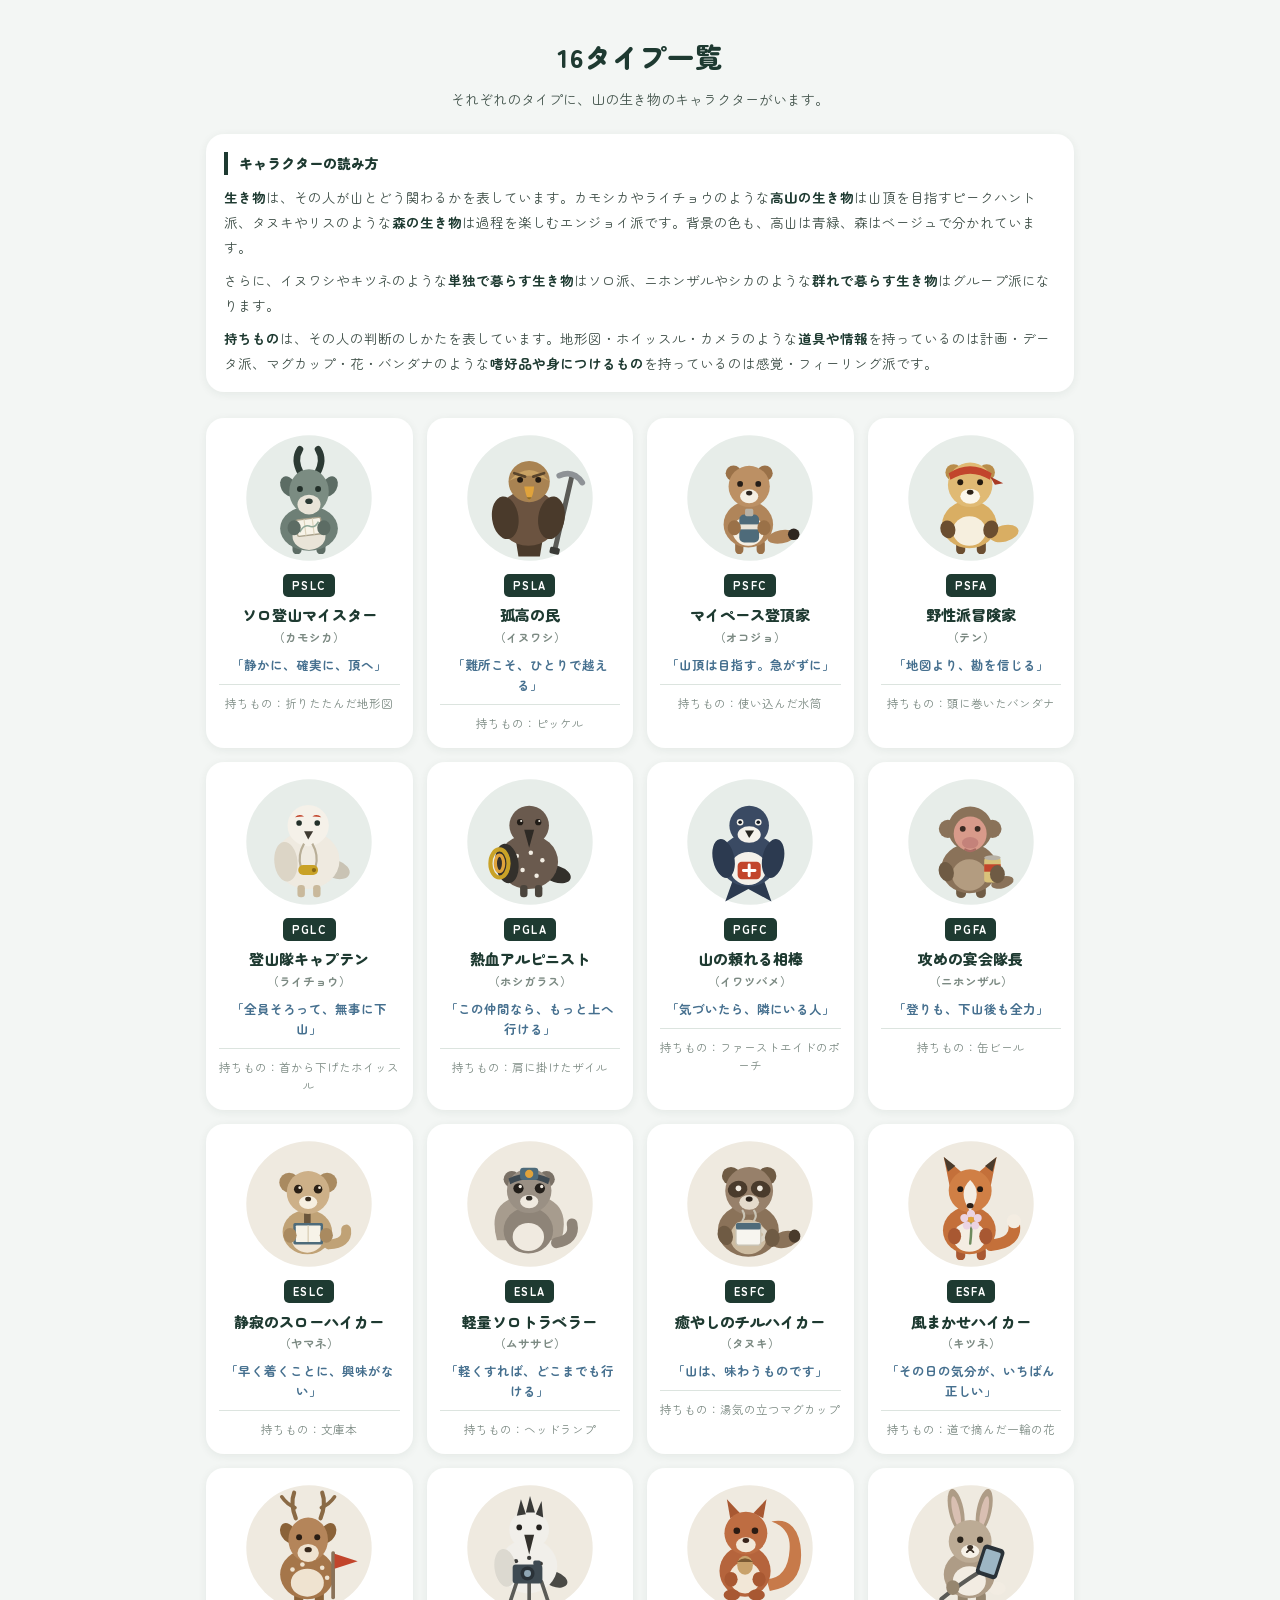
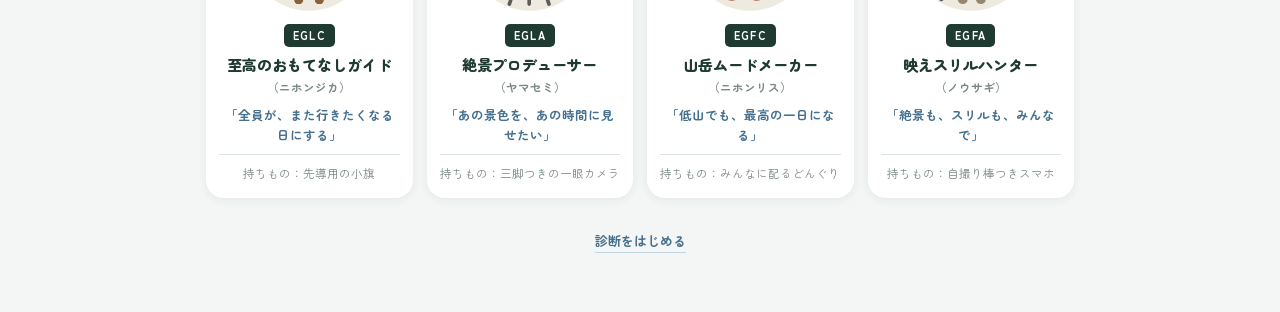
==== types.html @ 5ab1d6fd "Add files via upload" ====
<!DOCTYPE html>
<html lang="ja">
<head>
<meta charset="UTF-8">
<meta name="viewport" content="width=device-width, initial-scale=1.0, viewport-fit=cover">
<title>16タイプ一覧｜登山タイプ診断</title>
<meta name="description" content="登山タイプ診断の16タイプを、山の生き物のキャラクターと一緒に紹介します。">
<meta name="theme-color" content="#1E3A31">
<link rel="preconnect" href="https://fonts.googleapis.com">
<link rel="preconnect" href="https://fonts.gstatic.com" crossorigin>
<link href="https://fonts.googleapis.com/css2?family=Zen+Maru+Gothic:wght@400;500;700;900&display=swap" rel="stylesheet">
<link rel="stylesheet" href="style.css">
</head>
<body>

<div class="list-page">

  <header class="list-head">
    <h1>16タイプ一覧</h1>
    <p>それぞれのタイプに、山の生き物のキャラクターがいます。</p>
  </header>

  <section class="legend">
    <h2>キャラクターの読み方</h2>
    <p><b>生き物</b>は、その人が山とどう関わるかを表しています。カモシカやライチョウのような<b>高山の生き物</b>は山頂を目指すピークハント派、タヌキやリスのような<b>森の生き物</b>は過程を楽しむエンジョイ派です。背景の色も、高山は青緑、森はベージュで分かれています。</p>
    <p>さらに、イヌワシやキツネのような<b>単独で暮らす生き物</b>はソロ派、ニホンザルやシカのような<b>群れで暮らす生き物</b>はグループ派になります。</p>
    <p><b>持ちもの</b>は、その人の判断のしかたを表しています。地形図・ホイッスル・カメラのような<b>道具や情報</b>を持っているのは計画・データ派、マグカップ・花・バンダナのような<b>嗜好品や身につけるもの</b>を持っているのは感覚・フィーリング派です。</p>
  </section>

  <div class="type-grid" id="type-grid"><!-- JSが16枚を生成 --></div>

  <p class="list-foot hero-link"><a href="index.html">診断をはじめる</a></p>

</div>

<script src="data.js"></script>
<script src="characters.js"></script>
<script>
/* data.js の TYPES と characters.js の CHARACTERS を突き合わせて一覧を作る。
   タイプを増やしたときも、この2ファイルを直すだけで一覧に反映されます。 */
document.getElementById("type-grid").innerHTML = Object.keys(TYPES).map((code) => {
  const t = TYPES[code];
  const c = CHARACTERS[code] || { animal: "", item: "" };
  return `
    <article class="type-card">
      ${characterSVG(code)}
      <span class="tc-code">${code}</span>
      <h2 class="tc-name">${t.name}</h2>
      <p class="tc-animal">（${c.animal}）</p>
      <p class="tc-copy">「${t.copy}」</p>
      <p class="tc-item">持ちもの：${c.item}</p>
    </article>`;
}).join("");
</script>
</body>
</html>
---- style.css ----
/* =========================================================
   YAMA TYPE — 登山タイプ診断
   北欧×アウトドアのデザイントークン
   ========================================================= */
:root {
  --birch:   #F3F6F4;  /* 背景（淡いバーチグレー） */
  --paper:   #FFFFFF;  /* カード面 */
  --pine:    #1E3A31;  /* 深いパイン緑：主要テキスト・A側 */
  --fjord:   #46708F;  /* フィヨルド青：B側 */
  --sun:     #E0A33B;  /* 太陽オーカー：アクセント */
  --stone:   #7C8A83;  /* 補助テキスト */
  --line:    #DCE4DF;  /* 罫線 */

  --radius-card: 18px;
  --radius-btn: 999px;
  --shadow-card: 0 2px 10px rgba(30, 58, 49, .07);
  --font: "Zen Maru Gothic", "Hiragino Maru Gothic ProN",
          "Hiragino Kaku Gothic ProN", "Yu Gothic", sans-serif;
}

* { box-sizing: border-box; margin: 0; padding: 0; }

html { -webkit-text-size-adjust: 100%; }

body {
  font-family: var(--font);
  overflow-x: clip;
  background: var(--birch);
  color: var(--pine);
  line-height: 1.7;
  min-height: 100dvh;
}

.app {
  max-width: 480px;
  margin: 0 auto;
  min-height: 100dvh;
  position: relative;
}

/* ---------- 画面切り替え ---------- */
.screen {
  display: none;
  min-height: 100dvh;
  padding: max(20px, env(safe-area-inset-top)) 20px max(28px, env(safe-area-inset-bottom));
  flex-direction: column;
}
.screen.is-active { display: flex; animation: screenIn .45s ease both; }

@keyframes screenIn {
  from { opacity: 0; transform: translateX(28px); }
  to   { opacity: 1; transform: translateX(0); }
}
@media (prefers-reduced-motion: reduce) {
  .screen.is-active, .quiz-page { animation: none !important; }
}

/* ---------- ボタン ---------- */
.btn {
  font-family: inherit;
  font-size: 16px;
  font-weight: 700;
  border: none;
  border-radius: var(--radius-btn);
  padding: 15px 34px;
  cursor: pointer;
  transition: transform .12s ease, opacity .12s ease;
  -webkit-tap-highlight-color: transparent;
}
.btn:active { transform: scale(.97); }
.btn:focus-visible { outline: 3px solid var(--sun); outline-offset: 2px; }

.btn-primary { background: var(--pine); color: #fff; }
.btn-primary:disabled { opacity: .35; cursor: default; }
.btn-ghost {
  background: transparent;
  color: var(--stone);
  border: 1.5px solid var(--line);
}
.btn-share {
  display: inline-flex;
  align-items: center;
  gap: 8px;
  background: var(--pine);
  color: #fff;
  text-decoration: none;
  justify-content: center;
}

/* =========================================================
   スタート画面
   ========================================================= */
.hero {
  margin: auto 0;
  text-align: center;
  padding: 24px 0;
}
.hero-stage {
  position: relative;
  width: 100%;
  aspect-ratio: 320 / 168;
  margin: 0 auto 14px;
}
.hero-mountains {
  position: absolute;
  inset: 0;
  width: 100%;
  height: 100%;
}
.cast { position: absolute; inset: 0; }
.cast-item {
  position: absolute;
  display: block;
  filter: drop-shadow(0 2px 3px rgba(30, 58, 49, .12));
}
.cast-item svg { display: block; width: 100%; height: auto; }
.hero-mountains .mt.back  { fill: none; stroke: var(--fjord); stroke-width: 3; stroke-linejoin: round; opacity: .55; }
.hero-mountains .mt.front { fill: none; stroke: var(--pine);  stroke-width: 3.5; stroke-linejoin: round; }
.hero-mountains .sun  { fill: var(--sun); }
.hero-mountains .snow { fill: var(--pine); opacity: .9; }

.hero-eyebrow {
  font-size: 13px;
  font-weight: 700;
  letter-spacing: .28em;
  color: var(--fjord);
  margin-bottom: 4px;
}
.hero-title {
  font-size: 34px;
  font-weight: 900;
  letter-spacing: .04em;
  margin-bottom: 16px;
}
.hero-lead {
  font-size: 14.5px;
  color: #45564e;
  margin-bottom: 30px;
}
.hero-lead strong { color: var(--pine); }
.hero-note {
  margin-top: 14px;
  font-size: 12.5px;
  color: var(--stone);
}

/* =========================================================
   質問画面
   ========================================================= */
.quiz-header {
  position: sticky;
  top: 0;
  z-index: 5;
  margin: 0 -20px;
  padding: 6px 20px 8px;
  background: var(--birch);
  box-shadow: 0 6px 12px -8px rgba(30, 58, 49, .22);
}

/* ---------- 登山道プログレス ---------- */
.climb-svg {
  display: block;
  width: 100%;
  height: auto;
}
.climb-route,
.climb-done {
  fill: none;
  stroke-width: 3.5;
  stroke-linecap: round;
  stroke-linejoin: round;
}
.climb-route { stroke: var(--line); }
.climb-done {
  stroke: var(--pine);
  stroke-dashoffset: 9999;
  transition: stroke-dashoffset .45s ease;
}

.climb-start {
  fill: var(--paper);
  stroke: #7FA08F;
  stroke-width: 2.2;
}
.climb-marker {
  fill: var(--pine);
  transition: cx .45s ease, cy .45s ease;
}

/* 道標 */
.sign .pole {
  stroke: var(--line);
  stroke-width: 1.6;
  stroke-linecap: round;
  transition: stroke .4s ease;
}
.sign .board {
  fill: var(--paper);
  stroke: var(--line);
  stroke-width: 1.4;
  transition: fill .4s ease, stroke .4s ease;
}
.sign .board-text {
  fill: var(--stone);
  font-family: var(--font);
  font-size: 7.4px;
  font-weight: 700;
  text-anchor: middle;
  transition: fill .4s ease;
}
.sign.passed .pole { stroke: var(--pine); }
.sign.passed .board { fill: var(--pine); stroke: var(--pine); }
.sign.passed .board-text { fill: #fff; }

#sign-peak.passed .board { fill: var(--sun); stroke: var(--sun); }
#sign-peak.passed .board-text { fill: var(--pine); }
#sign-peak.passed .pole { stroke: var(--sun); }

.climb-count {
  fill: var(--stone);
  font-family: var(--font);
  font-size: 8.6px;
  font-weight: 500;
  text-anchor: end;
}
.climb-count #progress-count { fill: var(--pine); font-weight: 700; font-size: 10.5px; }

.quiz-viewport { flex: 1; }
.quiz-page.page-in  { animation: screenIn .4s ease both; }

/* --- 質問カード --- */
.q-card {
  background: var(--paper);
  border-radius: var(--radius-card);
  box-shadow: var(--shadow-card);
  padding: 22px 20px 24px;
  margin-bottom: 16px;
  border: 2px solid transparent;
  transition: border-color .25s ease;
}
.q-card.is-answered { border-color: transparent; }
.q-card.needs-answer { border-color: var(--sun); }

.q-num {
  display: inline-block;
  font-size: 12px;
  font-weight: 700;
  color: var(--fjord);
  background: #EAF1F6;
  border-radius: 999px;
  padding: 2px 12px;
  margin-bottom: 10px;
}
.q-text {
  font-size: 16px;
  font-weight: 700;
  margin-bottom: 16px;
}

.opt-label {
  font-size: 13.5px;
  line-height: 1.6;
  padding: 10px 12px;
  border-radius: 12px;
}
.opt-a { background: #EDF3EF; color: var(--pine); margin-bottom: 7px; }
.opt-b { background: #EAF1F6; color: #2E4B60; }

/* --- 目盛り（A / B の対応を示す） --- */
.scale { margin-top: 17px; }

.scale-notes {
  display: flex;
  justify-content: space-between;
  padding: 0 8px;
  margin-top: 8px;
  font-size: 11.5px;
  font-weight: 500;
  color: var(--stone);
}

/* --- 6段階ドット --- */
.dots {
  display: flex;
  align-items: center;
  justify-content: space-between;
  padding: 0 6px;
}
.dot {
  appearance: none;
  -webkit-appearance: none;
  border-radius: 50%;
  border: 2.5px solid var(--stone);
  background: var(--paper);
  cursor: pointer;
  flex-shrink: 0;
  transition: transform .15s ease, background .15s ease, border-color .15s ease;
  -webkit-tap-highlight-color: transparent;
}
.dot:focus-visible { outline: 3px solid var(--sun); outline-offset: 2px; }

/* 端ほど大きく（強い同意） */
.dot[data-v="0"], .dot[data-v="5"] { width: 40px; height: 40px; }
.dot[data-v="1"], .dot[data-v="4"] { width: 32px; height: 32px; }
.dot[data-v="2"], .dot[data-v="3"] { width: 25px; height: 25px; }

/* A側=パイン緑、B側=フィヨルド青 */
.dot[data-v="0"], .dot[data-v="1"], .dot[data-v="2"] { border-color: #7FA08F; }
.dot[data-v="3"], .dot[data-v="4"], .dot[data-v="5"] { border-color: #8FAFC4; }

.dot.selected { transform: scale(1.12); }
.dot[data-v="0"].selected, .dot[data-v="1"].selected, .dot[data-v="2"].selected {
  background: var(--pine); border-color: var(--pine);
}
.dot[data-v="3"].selected, .dot[data-v="4"].selected, .dot[data-v="5"].selected {
  background: var(--fjord); border-color: var(--fjord);
}

.quiz-footer {
  display: flex;
  gap: 12px;
  padding-top: 8px;
}
.quiz-footer .btn { flex: 1; padding-left: 0; padding-right: 0; }

/* =========================================================
   結果画面
   ========================================================= */
.result {
  margin: auto 0;
  text-align: center;
  padding: 28px 0;
}
.result-eyebrow {
  font-size: 14px;
  font-weight: 700;
  color: var(--stone);
  margin-bottom: 14px;
}
.result-code {
  display: inline-block;
  background: var(--pine);
  color: #fff;
  font-size: 33px;
  font-weight: 900;
  letter-spacing: .2em;
  line-height: 1.25;
  padding: 11px 16px 11px 24px;
  border-radius: 14px;
  margin-bottom: 16px;
  box-shadow: var(--shadow-card);
}

.result-name {
  font-size: 25px;
  font-weight: 900;
  margin-bottom: 10px;
}
.result-desc {
  font-size: 14.5px;
  color: #45564e;
  margin-bottom: 28px;
  padding: 0 8px;
}

/* --- 4軸バー --- */
.axes {
  background: var(--paper);
  margin-top: 14px;
  border-radius: var(--radius-card);
  box-shadow: var(--shadow-card);
  padding: 20px 18px;
  margin-bottom: 28px;
  text-align: left;
}
.axis { margin-bottom: 18px; }
.axis:last-child { margin-bottom: 0; }
.axis-labels {
  display: flex;
  justify-content: space-between;
  font-size: 12.5px;
  font-weight: 700;
  margin-bottom: 5px;
}
.axis-labels .lose { color: var(--stone); font-weight: 500; }
.axis-track {
  height: 10px;
  border-radius: 999px;
  background: var(--line);
  overflow: hidden;
  display: flex;
}
.axis-bar {
  height: 100%;
  border-radius: 999px;
  transition: width .8s ease;
}
.axis-bar.side-a { background: var(--pine); }
.axis-bar.side-b { background: var(--fjord); margin-left: auto; }
.axis-pct { font-size: 12px; color: var(--stone); margin-top: 3px; }

.result-actions {
  display: flex;
  flex-direction: column;
  gap: 12px;
}

/* ---------- 小さい画面の微調整 ---------- */
@media (max-width: 360px) {
  .hero-title { font-size: 29px; }
  .result-code { font-size: 28px; padding: 10px 14px 10px 21px; }
}


/* ---------- 結果画面：キャッチコピー ---------- */
.result-copy {
  font-size: 16px;
  font-weight: 700;
  color: var(--fjord);
  margin-bottom: 26px;
  padding: 0 8px;
}

/* ---------- 結果画面：説明パネル ---------- */
.panel {
  background: var(--paper);
  border-radius: var(--radius-card);
  box-shadow: var(--shadow-card);
  padding: 18px 18px 20px;
  margin-bottom: 14px;
  text-align: left;
}
.panel-title {
  font-size: 14px;
  font-weight: 900;
  margin-bottom: 8px;
  padding-left: 11px;
  border-left: 4px solid var(--pine);
  line-height: 1.4;
}
.panel-body {
  font-size: 14px;
  line-height: 1.85;
  color: #3d4d46;
}
.panel-caution .panel-title { border-left-color: var(--sun); }

/* ---------- 結果画面：相性 ---------- */
.match { padding: 13px 0; border-bottom: 1px solid var(--line); }
.match:last-child { padding-bottom: 0; border-bottom: none; }
.match:first-child { padding-top: 4px; }
.match-label {
  font-size: 12px;
  font-weight: 700;
  color: var(--stone);
  margin-bottom: 5px;
}
.match-name {
  font-size: 15.5px;
  font-weight: 700;
  display: flex;
  align-items: center;
  gap: 9px;
  margin-bottom: 3px;
}
.match-code {
  font-size: 12px;
  font-weight: 900;
  letter-spacing: .06em;
  color: #fff;
  background: var(--fjord);
  border-radius: 6px;
  padding: 2px 8px;
  flex-shrink: 0;
}
.match-why { font-size: 12.5px; color: var(--stone); line-height: 1.7; }

/* 結果画面はカード群が続くので、余白を上下に確保 */
.result-actions { margin-top: 26px; }

/* ---------- 公開前の一時設定 ----------
   Xシェアボタンを非表示にしています。
   内容が固まって公開する準備ができたら、下の1行を削除してください。 */
#btn-share { display: none; }

/* =========================================================
   キャラクター
   ========================================================= */
.char { display: block; width: 100%; height: auto; }
.char-lg { width: 168px; margin: 0 auto; }
.char-sm { width: 62px; flex-shrink: 0; }

.result-char { margin: 2px 0 6px; }
.result-animal {
  font-size: 13.5px;
  font-weight: 700;
  color: var(--stone);
  margin-bottom: 12px;
}

/* 相性欄はキャラクターを左に並べる */
.match { display: flex; gap: 13px; align-items: flex-start; }
.match-body { flex: 1; }

/* スタート画面・結果画面から一覧へ */
.hero-link { margin-top: 16px; font-size: 13px; }
.hero-link a {
  color: var(--fjord);
  font-weight: 700;
  text-decoration: none;
  border-bottom: 1.5px solid #C3D5E0;
  padding-bottom: 2px;
}
.hero-link a:hover { border-bottom-color: var(--fjord); }
.hero-link a:focus-visible { outline: 3px solid var(--sun); outline-offset: 3px; }

/* =========================================================
   16タイプ一覧ページ（types.html）
   ========================================================= */
.list-page { max-width: 900px; margin: 0 auto; padding: 0 16px 60px; }

.list-head { padding: 34px 0 22px; text-align: center; }
.list-head h1 { font-size: 27px; font-weight: 900; letter-spacing: .03em; }
.list-head p { font-size: 14px; color: #45564e; margin-top: 8px; }

.legend {
  background: var(--paper);
  border-radius: var(--radius-card);
  box-shadow: var(--shadow-card);
  padding: 18px 18px 16px;
  margin-bottom: 26px;
  text-align: left;
}
.legend h2 {
  font-size: 14px;
  font-weight: 900;
  margin-bottom: 10px;
  padding-left: 11px;
  border-left: 4px solid var(--pine);
}
.legend p { font-size: 13.5px; line-height: 1.85; color: #3d4d46; }
.legend p + p { margin-top: 8px; }
.legend b { color: var(--pine); }

.type-grid {
  display: grid;
  grid-template-columns: repeat(auto-fill, minmax(196px, 1fr));
  gap: 14px;
}
.type-card {
  background: var(--paper);
  border-radius: var(--radius-card);
  box-shadow: var(--shadow-card);
  padding: 14px 13px 16px;
  text-align: center;
}
.type-card .char { width: 132px; margin: 0 auto 6px; }
.tc-code {
  display: inline-block;
  font-size: 11px;
  font-weight: 900;
  letter-spacing: .12em;
  color: #fff;
  background: var(--pine);
  border-radius: 5px;
  padding: 2px 9px;
}
.tc-name { font-size: 15px; font-weight: 900; margin-top: 7px; line-height: 1.45; }
.tc-animal { font-size: 11.5px; font-weight: 700; color: var(--stone); margin-top: 2px; }
.tc-copy { font-size: 12.5px; font-weight: 700; color: var(--fjord); margin-top: 7px; line-height: 1.6; }
.tc-item {
  font-size: 11.5px;
  color: var(--stone);
  margin-top: 9px;
  padding-top: 9px;
  border-top: 1px solid var(--line);
  line-height: 1.6;
}
.list-foot { text-align: center; margin-top: 32px; }
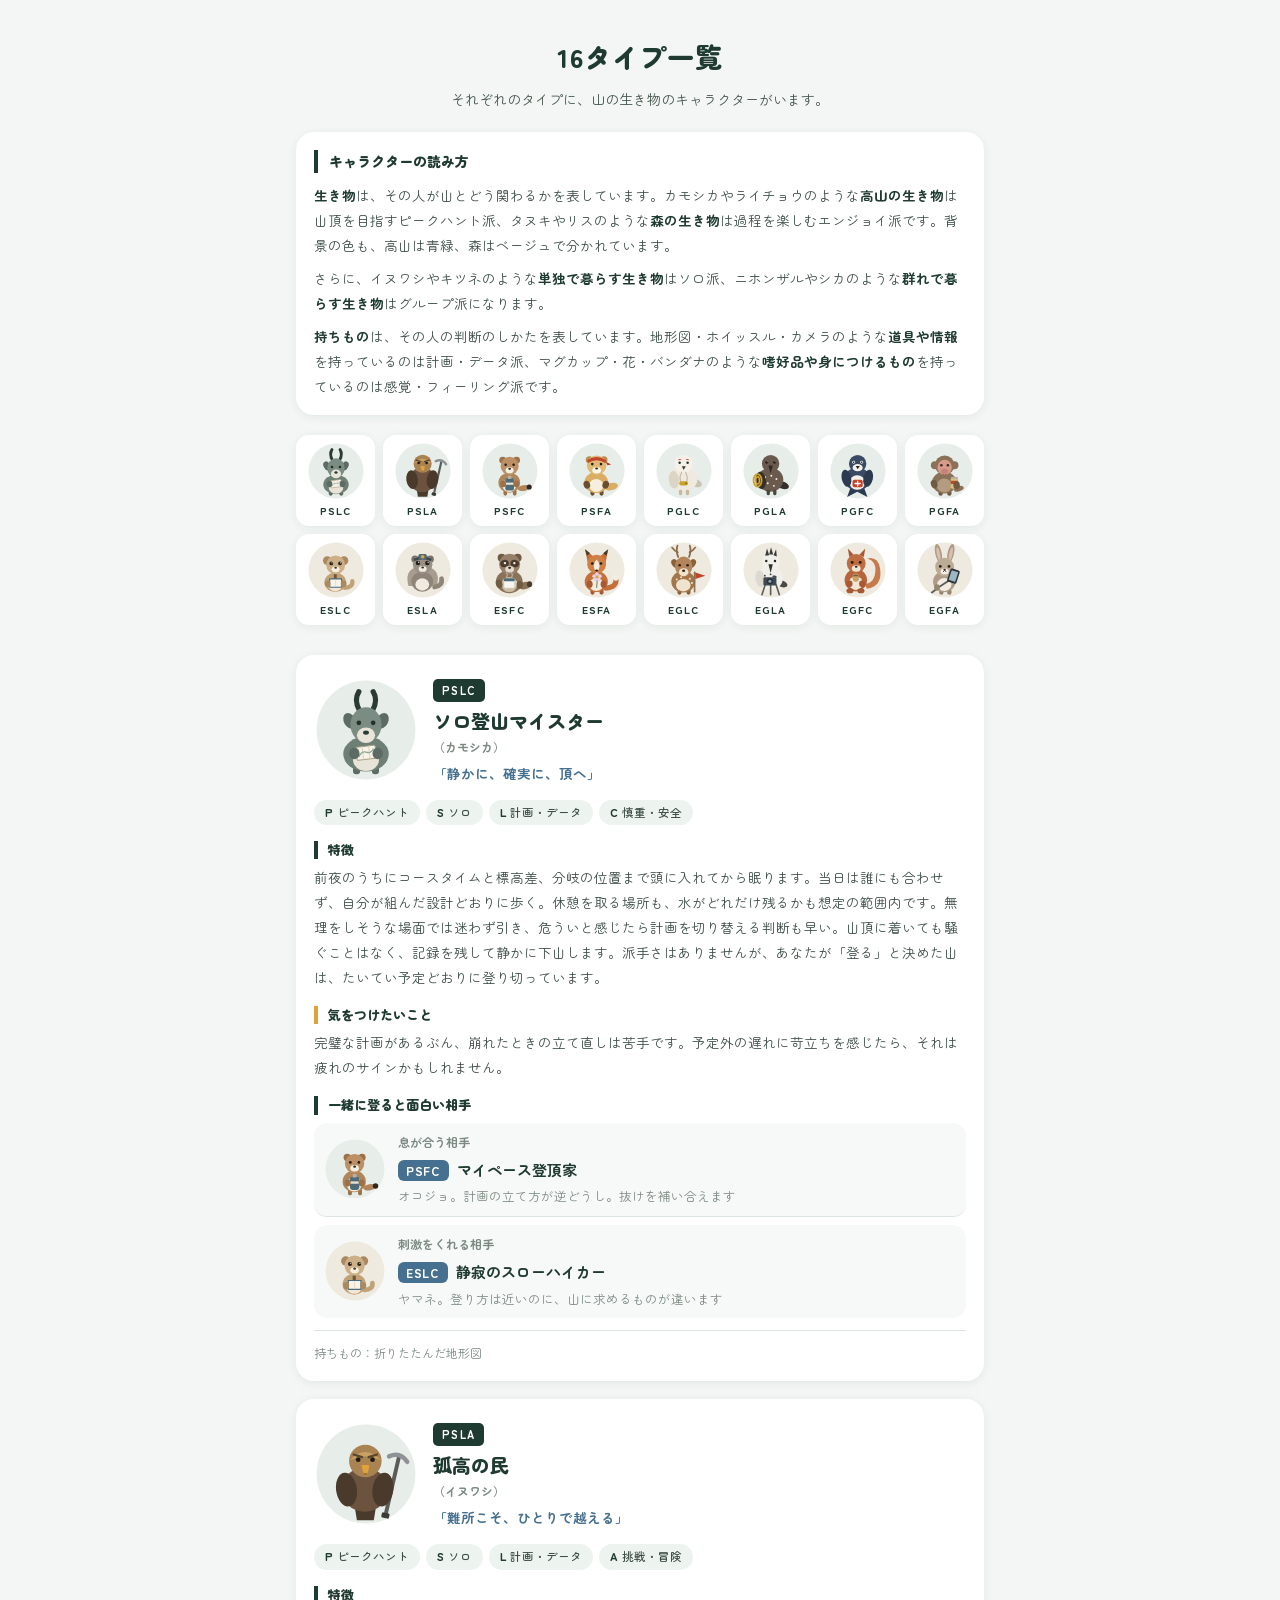
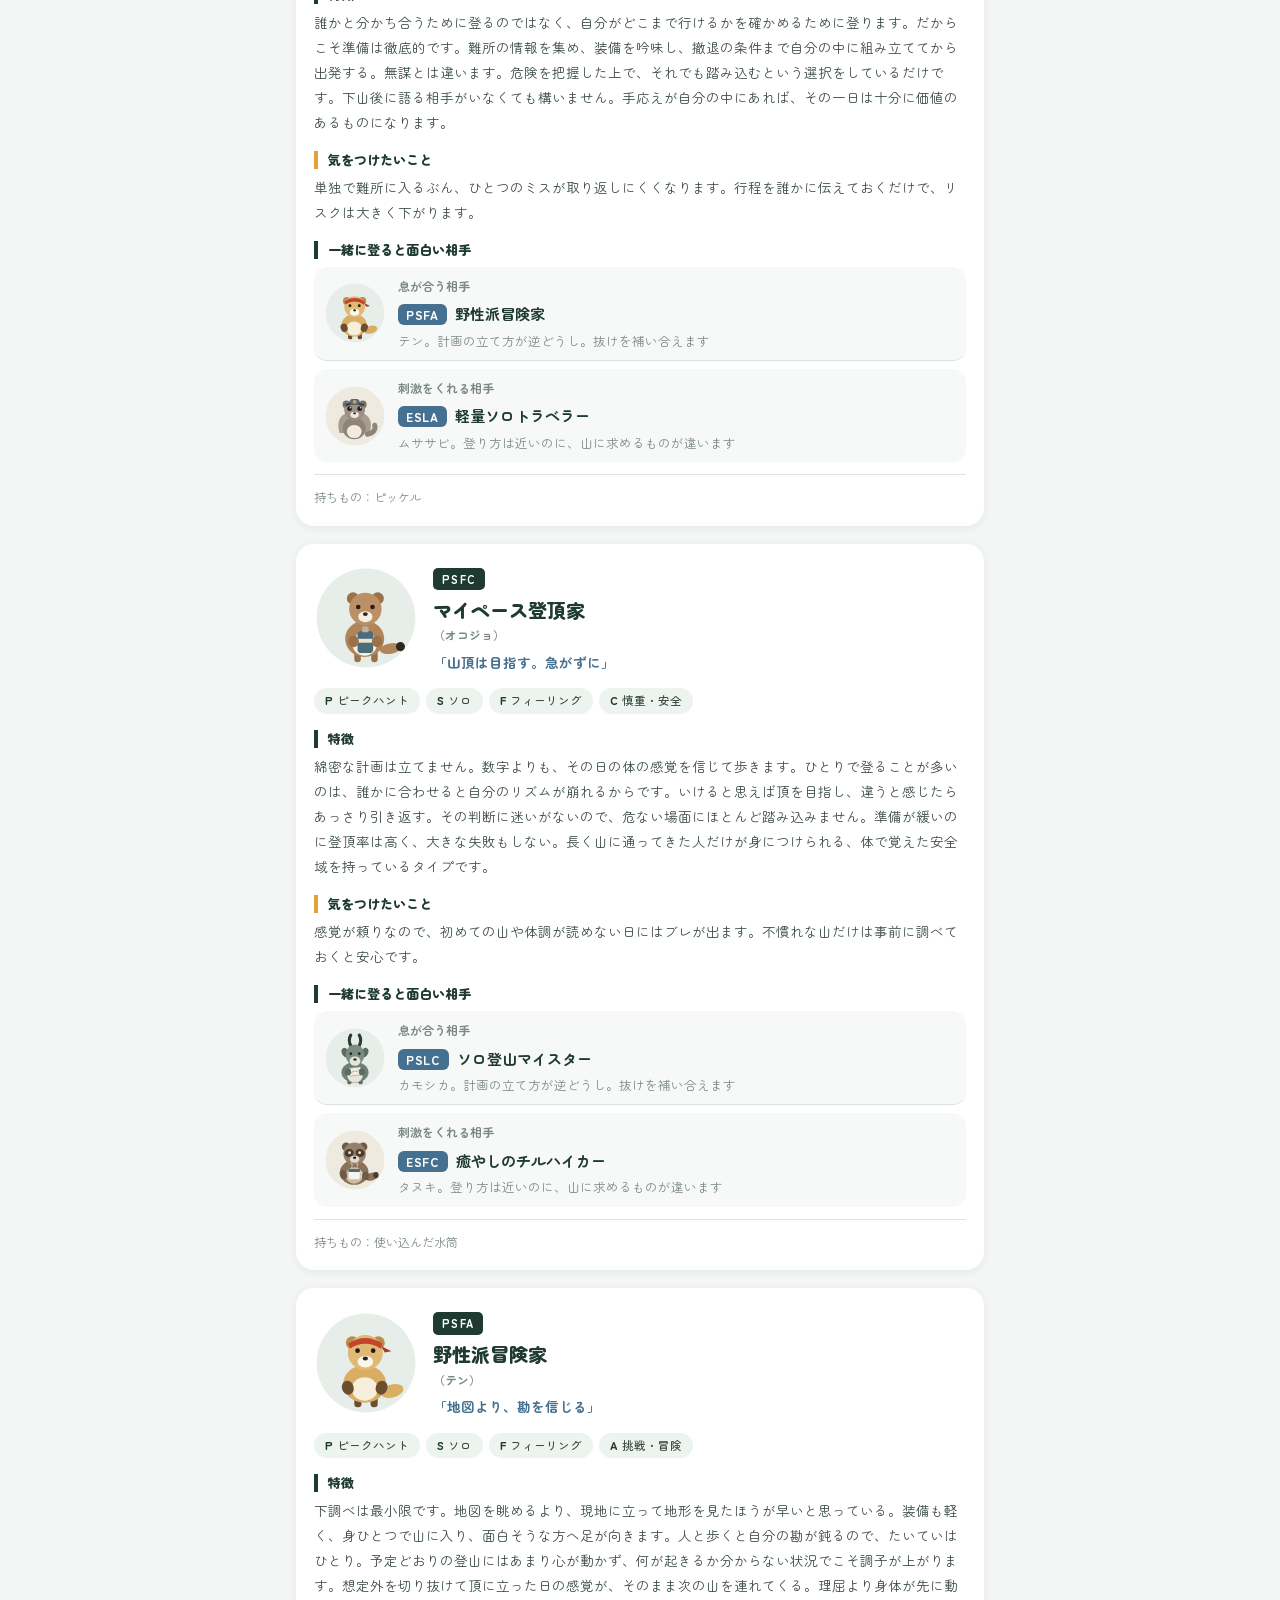
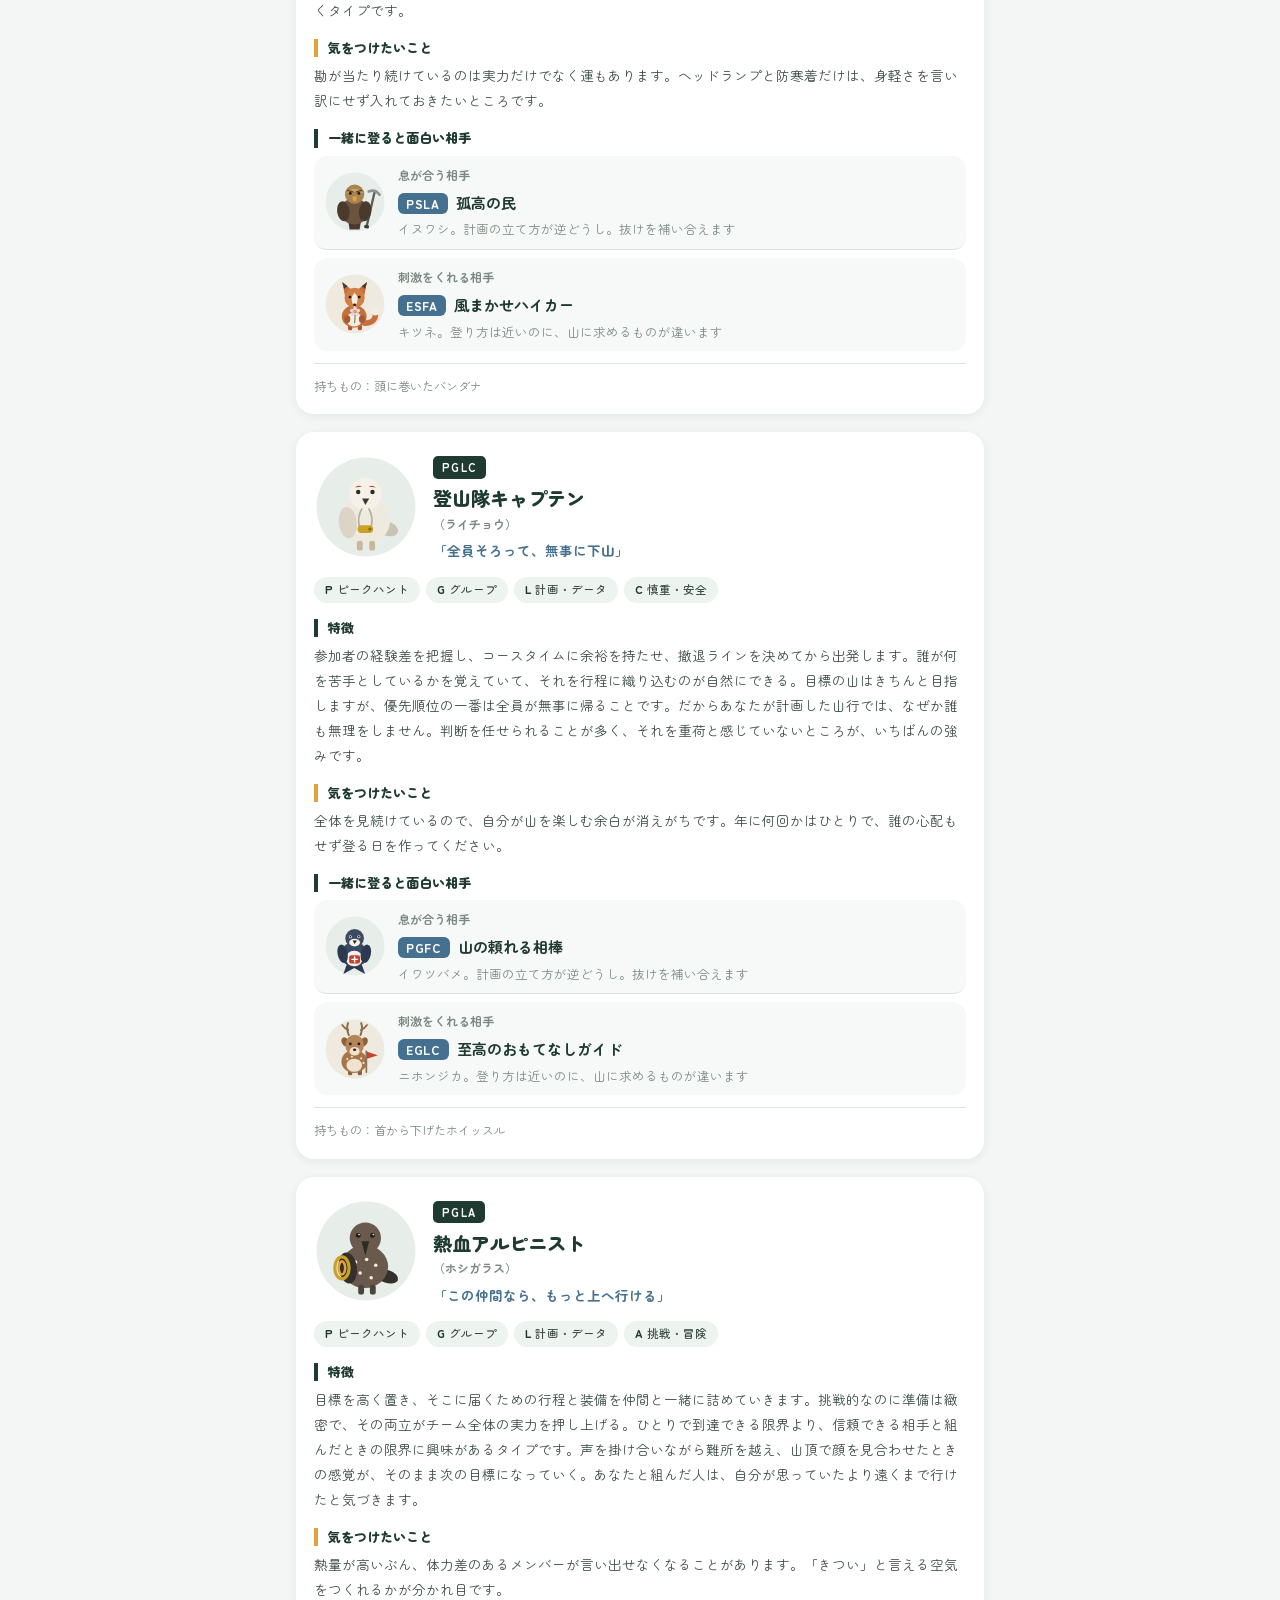
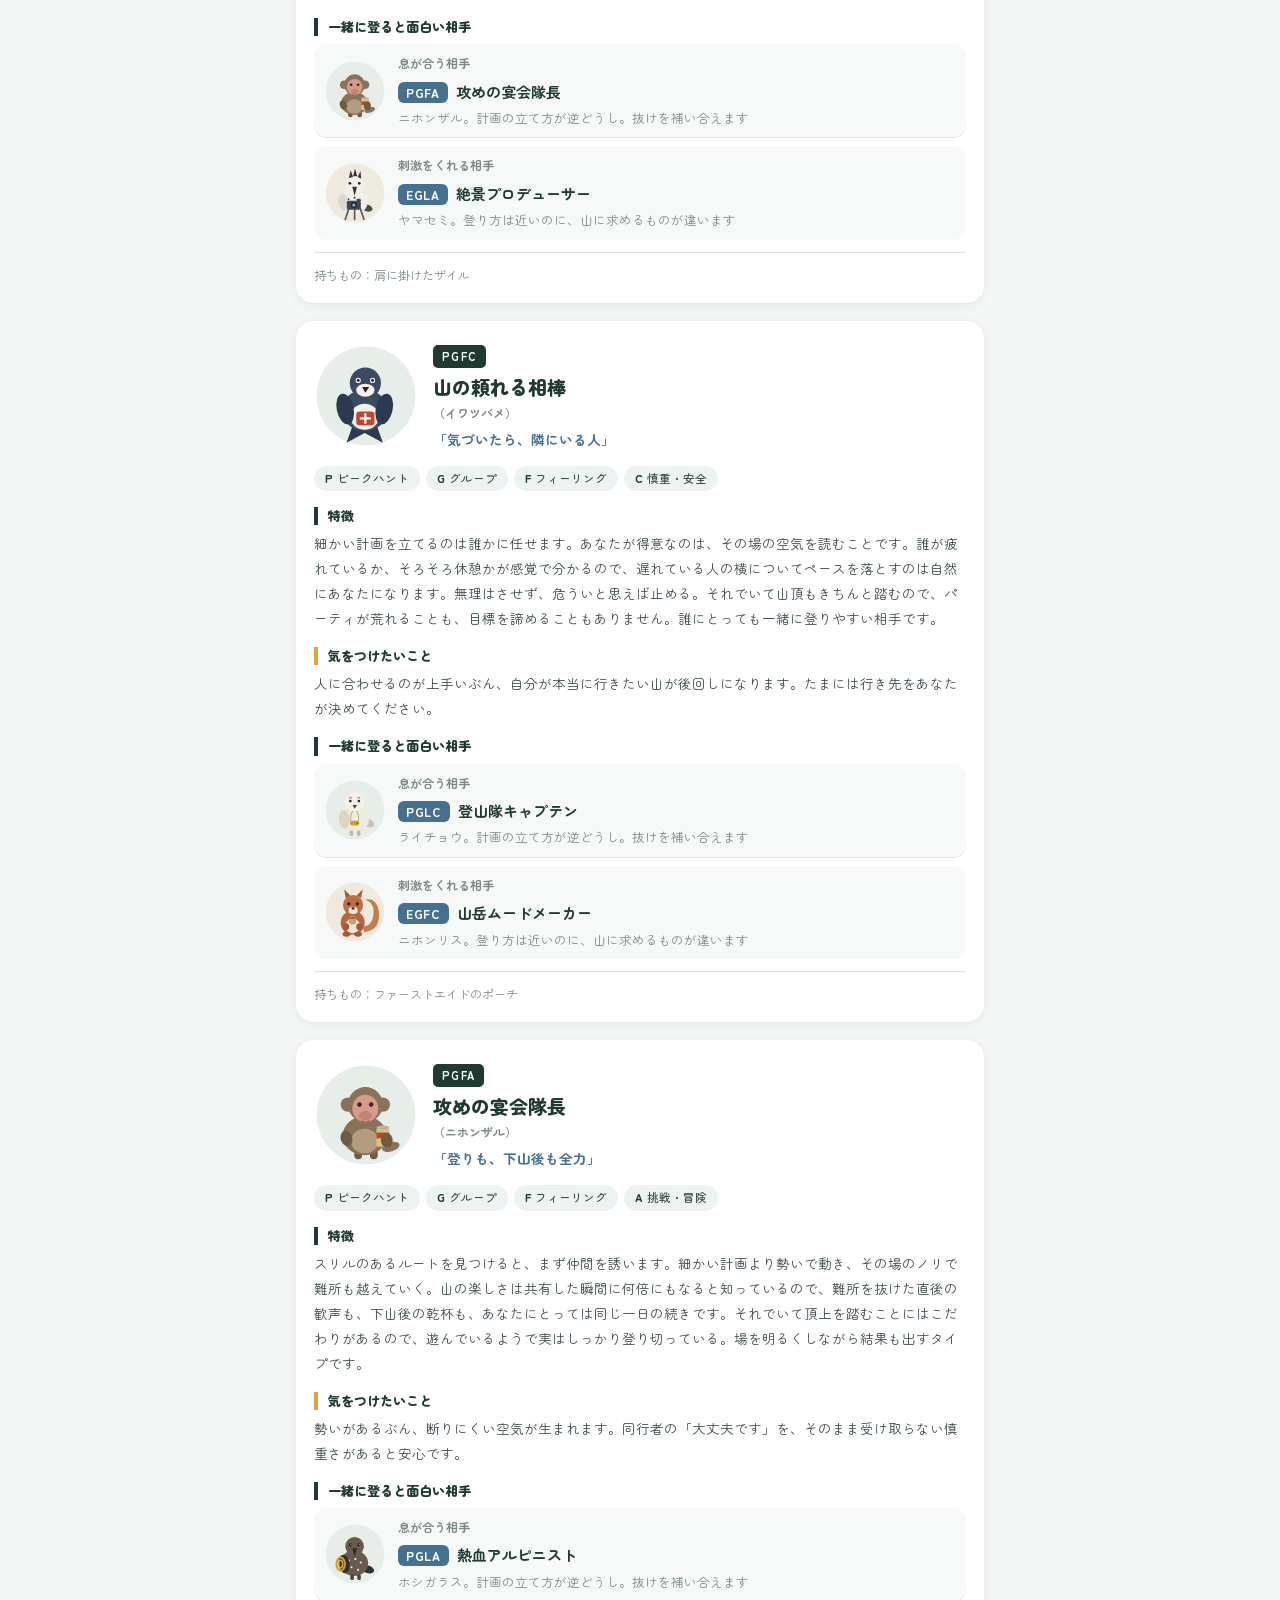
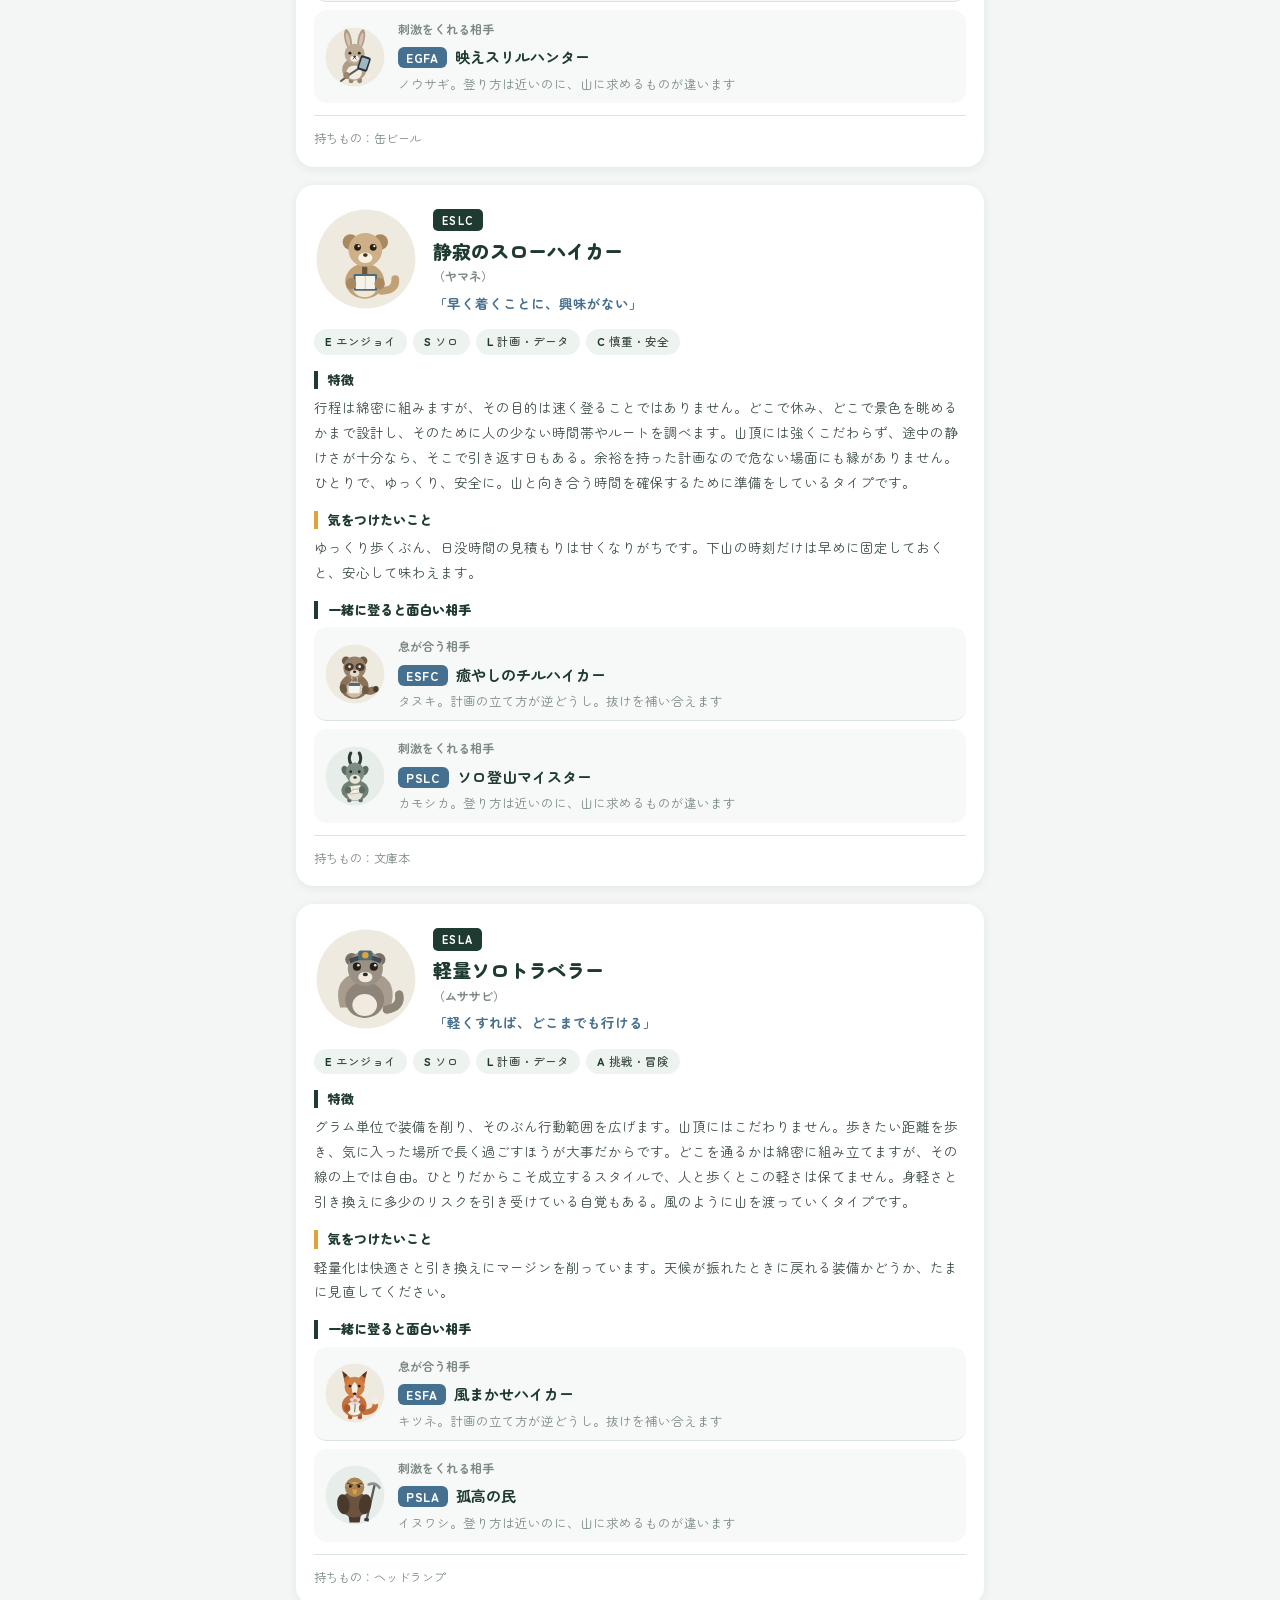
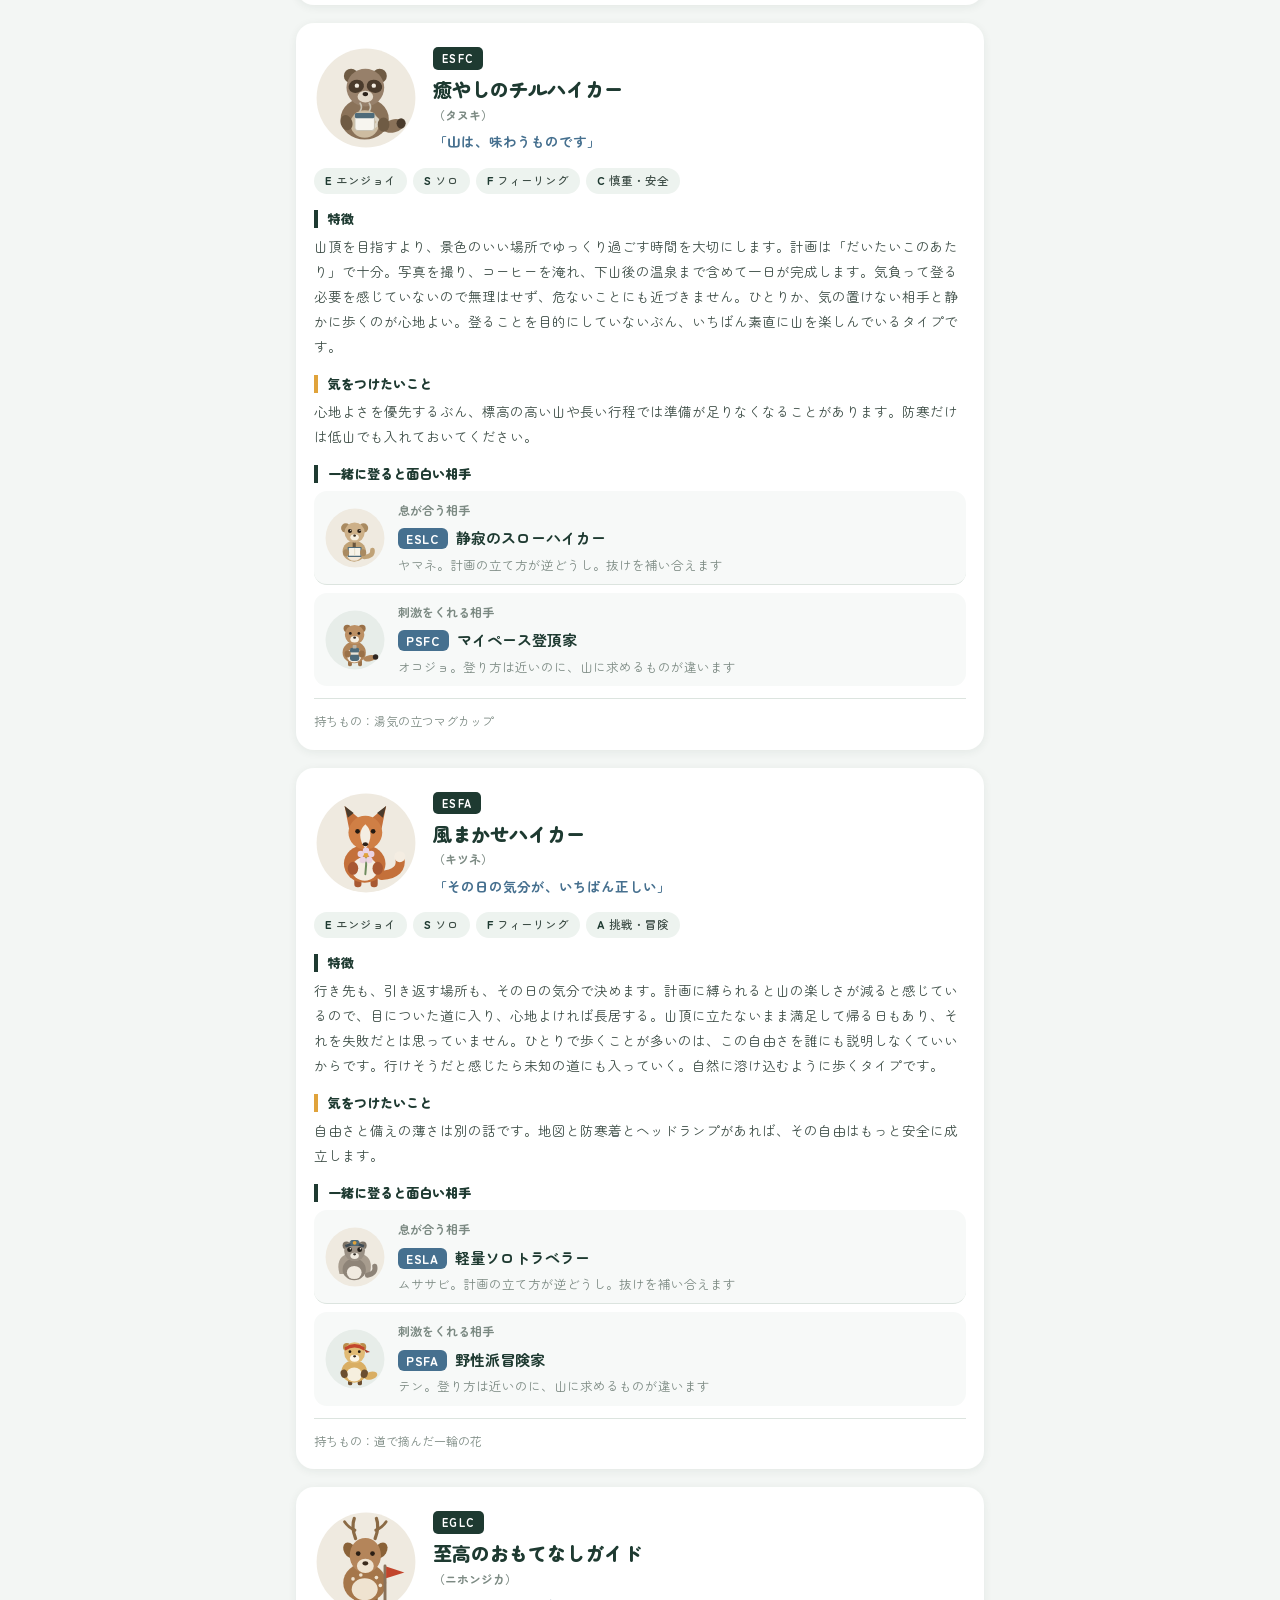
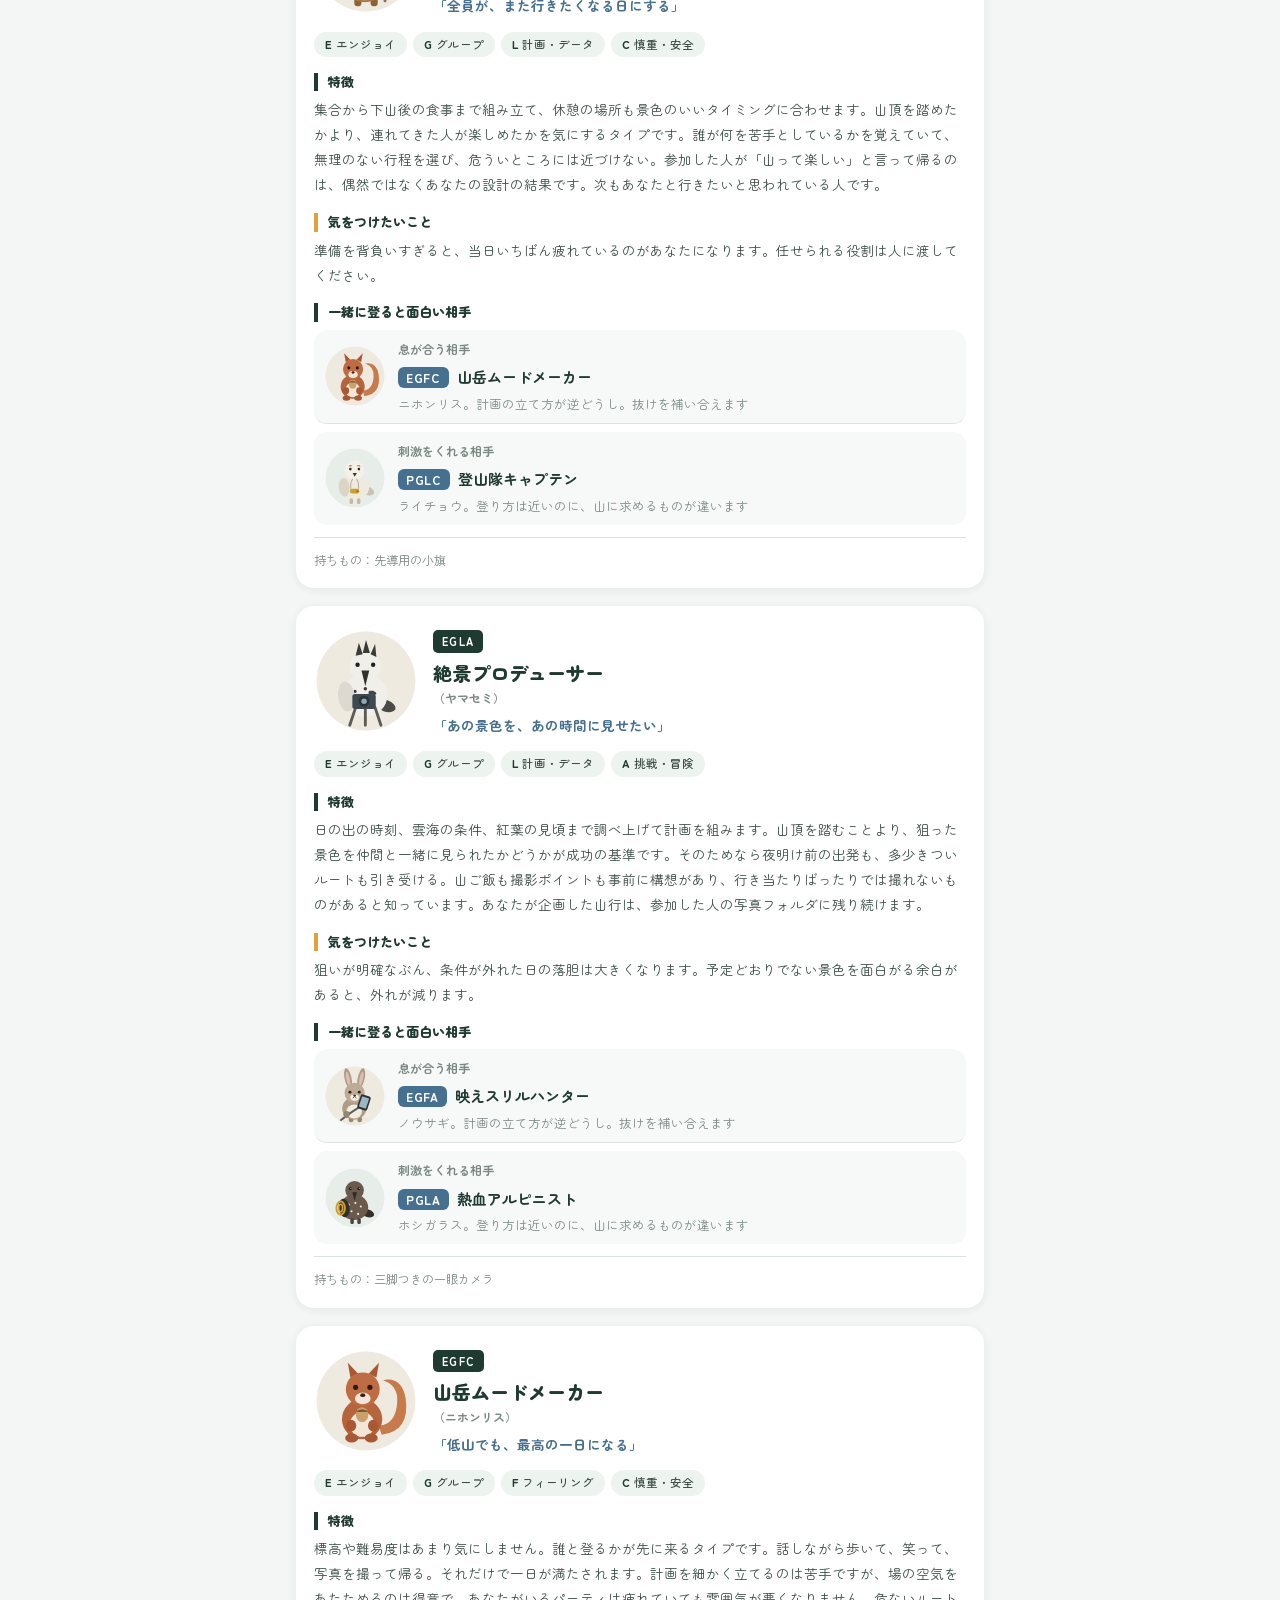
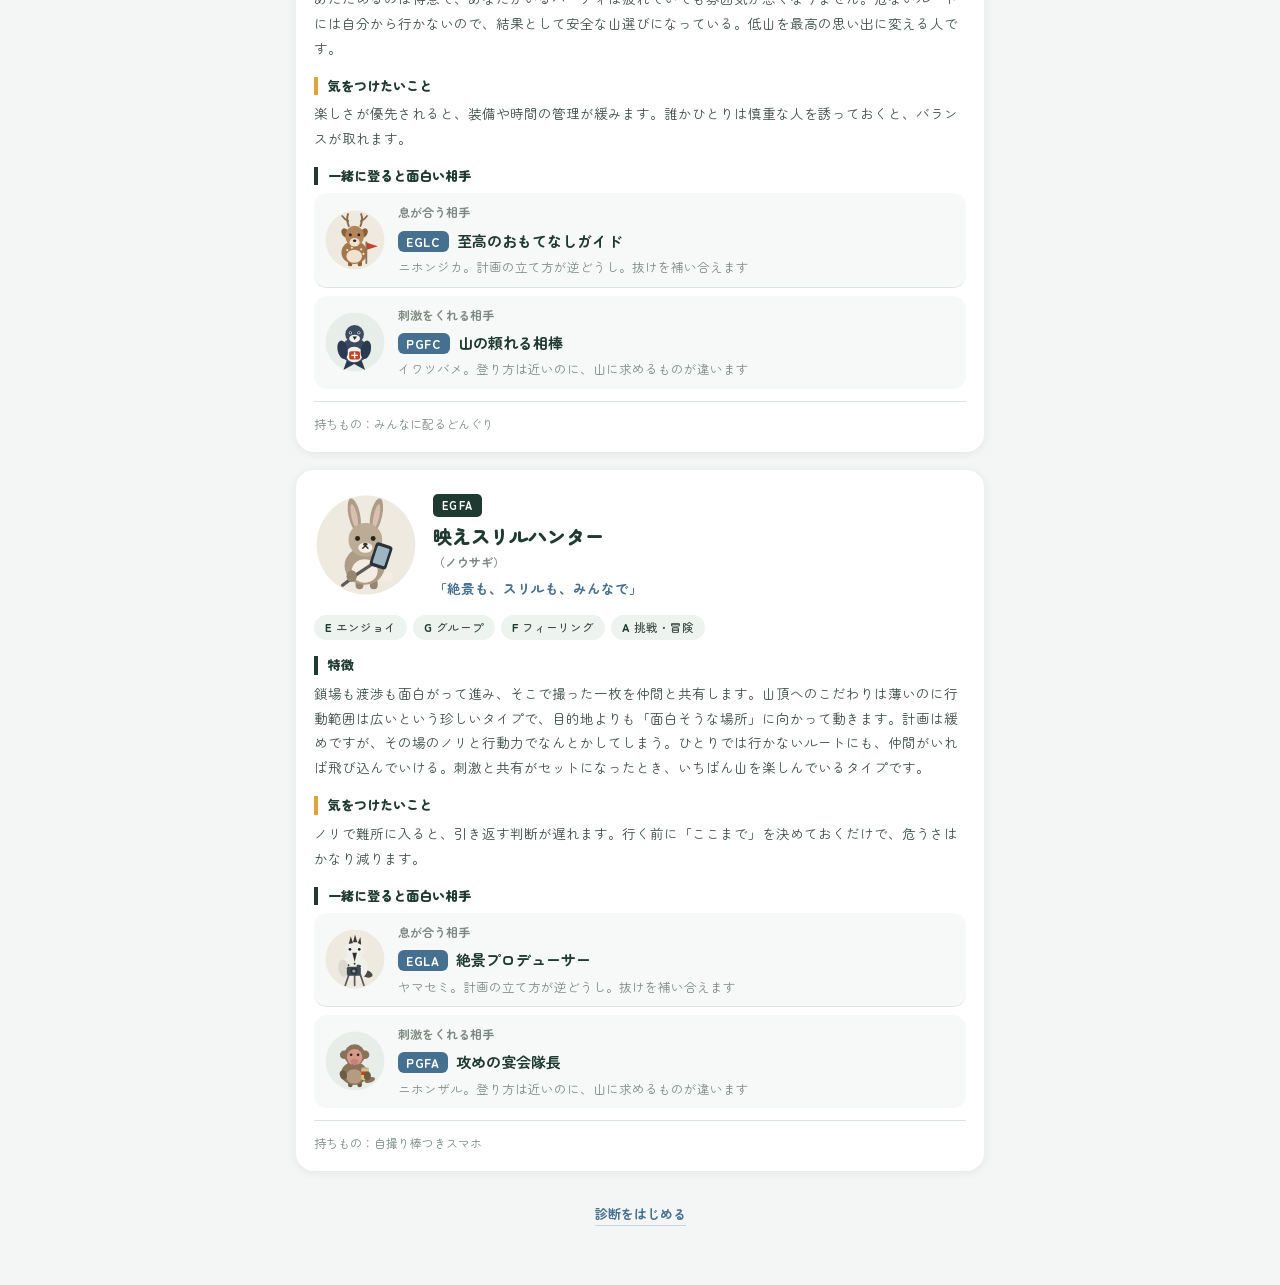
==== commit e3da3045: "Add files via upload" ====
--- a/types.html
+++ b/types.html
@@ -27,7 +27,9 @@
     <p><b>持ちもの</b>は、その人の判断のしかたを表しています。地形図・ホイッスル・カメラのような<b>道具や情報</b>を持っているのは計画・データ派、マグカップ・花・バンダナのような<b>嗜好品や身につけるもの</b>を持っているのは感覚・フィーリング派です。</p>
   </section>
 
-  <div class="type-grid" id="type-grid"><!-- JSが16枚を生成 --></div>
+  <nav class="type-nav" id="type-nav" aria-label="タイプの目次"><!-- JSが生成 --></nav>
+
+  <div class="type-list" id="type-list"><!-- JSが16タイプを生成 --></div>
 
   <p class="list-foot hero-link"><a href="index.html">診断をはじめる</a></p>
 
@@ -38,17 +40,76 @@
 <script>
 /* data.js の TYPES と characters.js の CHARACTERS を突き合わせて一覧を作る。
    タイプを増やしたときも、この2ファイルを直すだけで一覧に反映されます。 */
-document.getElementById("type-grid").innerHTML = Object.keys(TYPES).map((code) => {
+/* 相性のいいタイプ（結果画面と同じルール） */
+function flipAxis(code, axisIndex) {
+  const ax = AXES[axisIndex];
+  const chars = code.split("");
+  chars[axisIndex] = chars[axisIndex] === ax.a ? ax.b : ax.a;
+  return chars.join("");
+}
+function findMatches(code) {
+  return [
+    { label: "息が合う相手", code: flipAxis(code, 2), why: "計画の立て方が逆どうし。抜けを補い合えます" },
+    { label: "刺激をくれる相手", code: flipAxis(code, 0), why: "登り方は近いのに、山に求めるものが違います" },
+  ];
+}
+
+document.getElementById("type-nav").innerHTML = Object.keys(TYPES).map((code) =>
+  `<a href="#${code}">${characterSVG(code, "char nav-char")}<span>${code}</span></a>`
+).join("");
+
+document.getElementById("type-list").innerHTML = Object.keys(TYPES).map((code) => {
   const t = TYPES[code];
   const c = CHARACTERS[code] || { animal: "", item: "" };
+  const axisText = code.split("").map((ch, i) => {
+    const ax = AXES[i];
+    return `<span class="ax"><b>${ch}</b>${ch === ax.a ? ax.aName : ax.bName}</span>`;
+  }).join("");
+
+  const matches = findMatches(code).map((m) => {
+    const mt = TYPES[m.code], mc = CHARACTERS[m.code];
+    if (!mt) return "";
+    return `
+      <a class="match" href="#${m.code}">
+        ${characterSVG(m.code, "char char-sm")}
+        <span class="match-body">
+          <span class="match-label">${m.label}</span>
+          <span class="match-name"><span class="match-code">${m.code}</span>${mt.name}</span>
+          <span class="match-why">${mc ? mc.animal + "。" : ""}${m.why}</span>
+        </span>
+      </a>`;
+  }).join("");
+
   return `
-    <article class="type-card">
-      ${characterSVG(code)}
-      <span class="tc-code">${code}</span>
-      <h2 class="tc-name">${t.name}</h2>
-      <p class="tc-animal">（${c.animal}）</p>
-      <p class="tc-copy">「${t.copy}」</p>
-      <p class="tc-item">持ちもの：${c.item}</p>
+    <article class="type-item" id="${code}">
+      <header class="ti-head">
+        ${characterSVG(code, "char ti-char")}
+        <div class="ti-title">
+          <span class="tc-code">${code}</span>
+          <h2 class="ti-name">${t.name}</h2>
+          <p class="tc-animal">（${c.animal}）</p>
+          <p class="tc-copy">「${t.copy}」</p>
+        </div>
+      </header>
+
+      <div class="ti-axes">${axisText}</div>
+
+      <section class="ti-block">
+        <h3 class="ti-label">特徴</h3>
+        <p class="ti-text">${t.features}</p>
+      </section>
+
+      <section class="ti-block ti-caution">
+        <h3 class="ti-label">気をつけたいこと</h3>
+        <p class="ti-text">${t.caution}</p>
+      </section>
+
+      <section class="ti-block">
+        <h3 class="ti-label">一緒に登ると面白い相手</h3>
+        ${matches}
+      </section>
+
+      <p class="ti-item">持ちもの：${c.item}</p>
     </article>`;
 }).join("");
 </script>
--- a/style.css
+++ b/style.css
@@ -95,25 +95,11 @@
   text-align: center;
   padding: 24px 0;
 }
-.hero-stage {
-  position: relative;
-  width: 100%;
-  aspect-ratio: 320 / 168;
-  margin: 0 auto 14px;
-}
 .hero-mountains {
-  position: absolute;
-  inset: 0;
-  width: 100%;
-  height: 100%;
-}
-.cast { position: absolute; inset: 0; }
-.cast-item {
-  position: absolute;
+  width: min(320px, 82%);
   display: block;
-  filter: drop-shadow(0 2px 3px rgba(30, 58, 49, .12));
-}
-.cast-item svg { display: block; width: 100%; height: auto; }
+  margin: 0 auto 18px;
+}
 .hero-mountains .mt.back  { fill: none; stroke: var(--fjord); stroke-width: 3; stroke-linejoin: round; opacity: .55; }
 .hero-mountains .mt.front { fill: none; stroke: var(--pine);  stroke-width: 3.5; stroke-linejoin: round; }
 .hero-mountains .sun  { fill: var(--sun); }
@@ -515,11 +501,23 @@
 .hero-link a:focus-visible { outline: 3px solid var(--sun); outline-offset: 3px; }
 
 /* =========================================================
-   16タイプ一覧ページ（types.html）
+   スタート画面のキャラクター配置
    ========================================================= */
-.list-page { max-width: 900px; margin: 0 auto; padding: 0 16px 60px; }
-
-.list-head { padding: 34px 0 22px; text-align: center; }
+.cast {
+  display: grid;
+  grid-template-columns: repeat(4, 1fr);
+  gap: 8px 6px;
+  margin-bottom: 20px;
+}
+.cast .char { width: 100%; max-width: 78px; margin: 0 auto; }
+.cast-bottom { margin: 28px 0 0; }
+
+/* =========================================================
+   16タイプ紹介ページ（types.html）
+   ========================================================= */
+.list-page { max-width: 720px; margin: 0 auto; padding: 0 16px 60px; }
+
+.list-head { padding: 34px 0 20px; text-align: center; }
 .list-head h1 { font-size: 27px; font-weight: 900; letter-spacing: .03em; }
 .list-head p { font-size: 14px; color: #45564e; margin-top: 8px; }
 
@@ -528,7 +526,7 @@
   border-radius: var(--radius-card);
   box-shadow: var(--shadow-card);
   padding: 18px 18px 16px;
-  margin-bottom: 26px;
+  margin-bottom: 20px;
   text-align: left;
 }
 .legend h2 {
@@ -542,19 +540,45 @@
 .legend p + p { margin-top: 8px; }
 .legend b { color: var(--pine); }
 
-.type-grid {
+/* ---- 目次 ---- */
+.type-nav {
   display: grid;
-  grid-template-columns: repeat(auto-fill, minmax(196px, 1fr));
-  gap: 14px;
-}
-.type-card {
+  grid-template-columns: repeat(auto-fill, minmax(72px, 1fr));
+  gap: 8px;
+  margin-bottom: 30px;
+}
+.type-nav a {
+  display: block;
+  text-align: center;
+  text-decoration: none;
+  background: var(--paper);
+  border-radius: 13px;
+  padding: 7px 4px 6px;
+  box-shadow: var(--shadow-card);
+}
+.type-nav a:hover { background: #FBFCFB; }
+.type-nav a:focus-visible { outline: 3px solid var(--sun); outline-offset: 2px; }
+.nav-char { width: 100%; max-width: 58px; margin: 0 auto 2px; }
+.type-nav span {
+  display: block;
+  font-size: 10.5px;
+  font-weight: 900;
+  letter-spacing: .1em;
+  color: var(--pine);
+}
+
+/* ---- 各タイプ ---- */
+.type-item {
   background: var(--paper);
   border-radius: var(--radius-card);
   box-shadow: var(--shadow-card);
-  padding: 14px 13px 16px;
-  text-align: center;
-}
-.type-card .char { width: 132px; margin: 0 auto 6px; }
+  padding: 20px 18px 18px;
+  margin-bottom: 18px;
+  scroll-margin-top: 16px;
+}
+.ti-head { display: flex; gap: 15px; align-items: center; margin-bottom: 15px; }
+.ti-char { width: 104px; flex-shrink: 0; }
+.ti-title { flex: 1; min-width: 0; }
 .tc-code {
   display: inline-block;
   font-size: 11px;
@@ -565,15 +589,76 @@
   border-radius: 5px;
   padding: 2px 9px;
 }
-.tc-name { font-size: 15px; font-weight: 900; margin-top: 7px; line-height: 1.45; }
-.tc-animal { font-size: 11.5px; font-weight: 700; color: var(--stone); margin-top: 2px; }
-.tc-copy { font-size: 12.5px; font-weight: 700; color: var(--fjord); margin-top: 7px; line-height: 1.6; }
-.tc-item {
+.ti-name { font-size: 19px; font-weight: 900; margin-top: 6px; line-height: 1.4; }
+.tc-animal { font-size: 12px; font-weight: 700; color: var(--stone); margin-top: 2px; }
+.tc-copy { font-size: 13.5px; font-weight: 700; color: var(--fjord); margin-top: 6px; line-height: 1.6; }
+
+/* 4軸の内訳 */
+.ti-axes {
+  display: flex;
+  flex-wrap: wrap;
+  gap: 6px;
+  margin-bottom: 16px;
+}
+.ti-axes .ax {
   font-size: 11.5px;
+  font-weight: 500;
+  color: #3d4d46;
+  background: #EDF3EF;
+  border-radius: 999px;
+  padding: 3px 11px;
+}
+.ti-axes .ax b { font-weight: 900; color: var(--pine); margin-right: 4px; }
+
+.ti-block { margin-bottom: 16px; }
+.ti-block:last-of-type { margin-bottom: 12px; }
+.ti-label {
+  font-size: 13px;
+  font-weight: 900;
+  margin-bottom: 6px;
+  padding-left: 10px;
+  border-left: 4px solid var(--pine);
+  line-height: 1.4;
+}
+.ti-caution .ti-label { border-left-color: var(--sun); }
+.ti-text { font-size: 13.5px; line-height: 1.85; color: #3d4d46; }
+
+.ti-item {
+  font-size: 12px;
   color: var(--stone);
-  margin-top: 9px;
-  padding-top: 9px;
+  padding-top: 12px;
   border-top: 1px solid var(--line);
-  line-height: 1.6;
-}
+}
+
+/* 紹介ページ内の相性リンク */
+.type-item .match {
+  display: flex;
+  gap: 12px;
+  align-items: center;
+  text-decoration: none;
+  color: inherit;
+  padding: 9px 10px;
+  border-radius: 13px;
+  background: #F7F9F8;
+  margin-top: 8px;
+}
+.type-item .match:hover { background: #EDF3EF; }
+.type-item .match:focus-visible { outline: 3px solid var(--sun); outline-offset: 2px; }
+.type-item .match-label,
+.type-item .match-name,
+.type-item .match-why { display: block; }
+.type-item .match-name { margin: 3px 0; font-size: 15px; }
+.type-item .match-code { margin-right: 8px; }
+
 .list-foot { text-align: center; margin-top: 32px; }
+
+/* 結果画面の相性から紹介ページへ */
+.match-char { display: block; flex-shrink: 0; border-radius: 50%; }
+.match-char:focus-visible { outline: 3px solid var(--sun); outline-offset: 2px; }
+.match-link {
+  color: inherit;
+  text-decoration: none;
+  border-bottom: 1.5px solid #C3D5E0;
+}
+.match-link:hover { border-bottom-color: var(--fjord); }
+.match-link:focus-visible { outline: 3px solid var(--sun); outline-offset: 2px; }
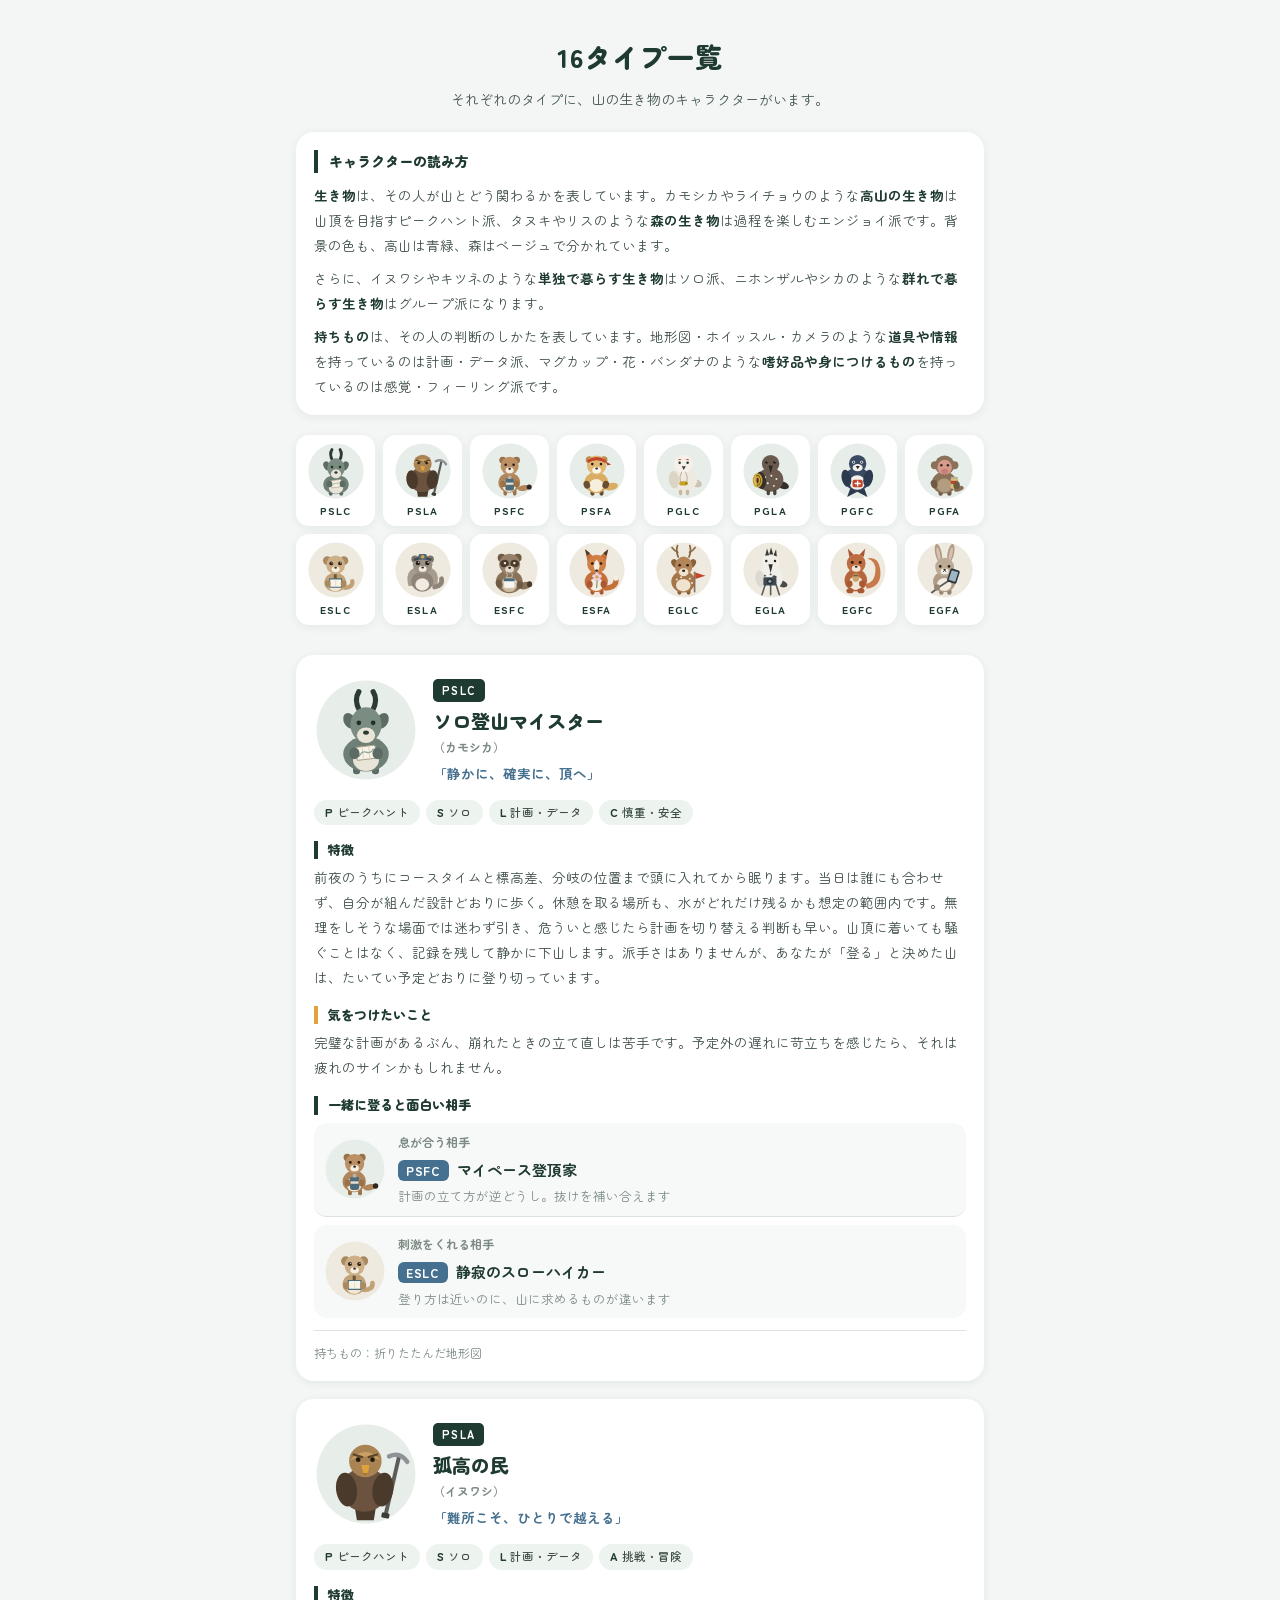
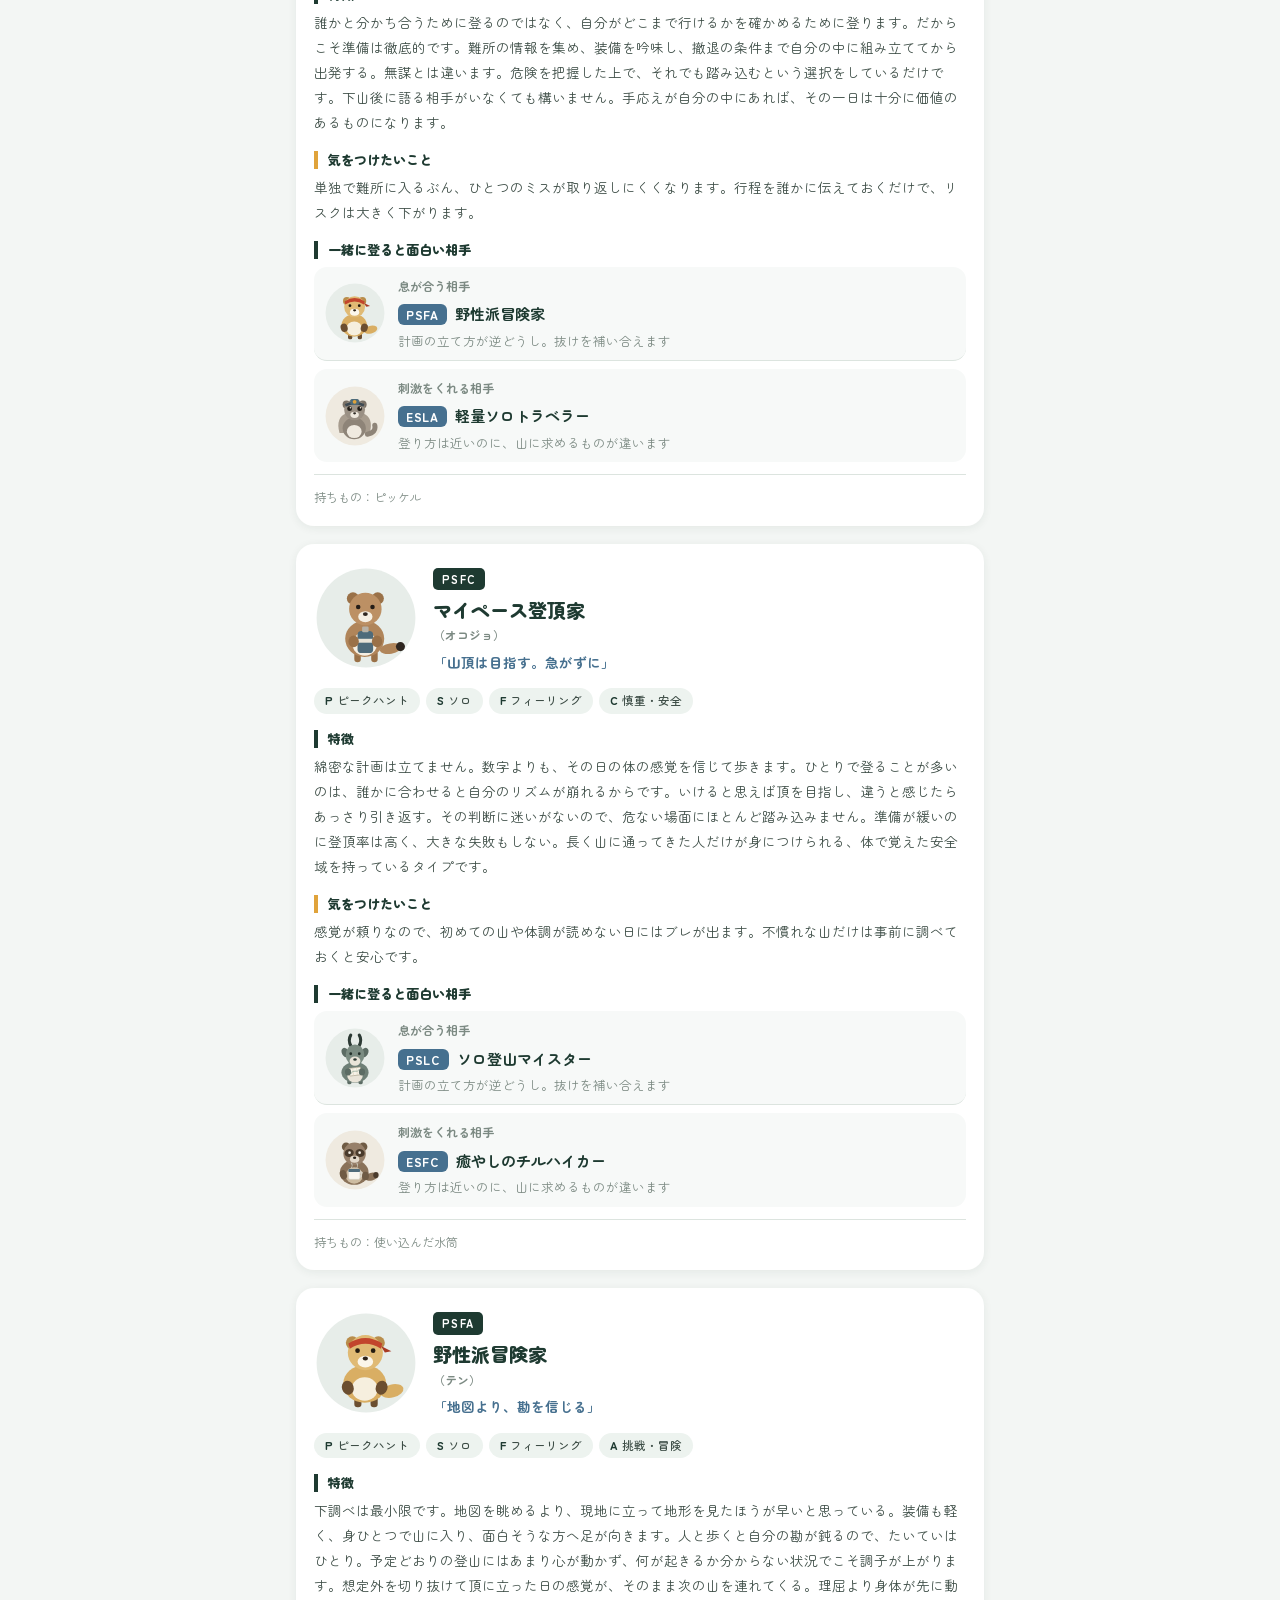
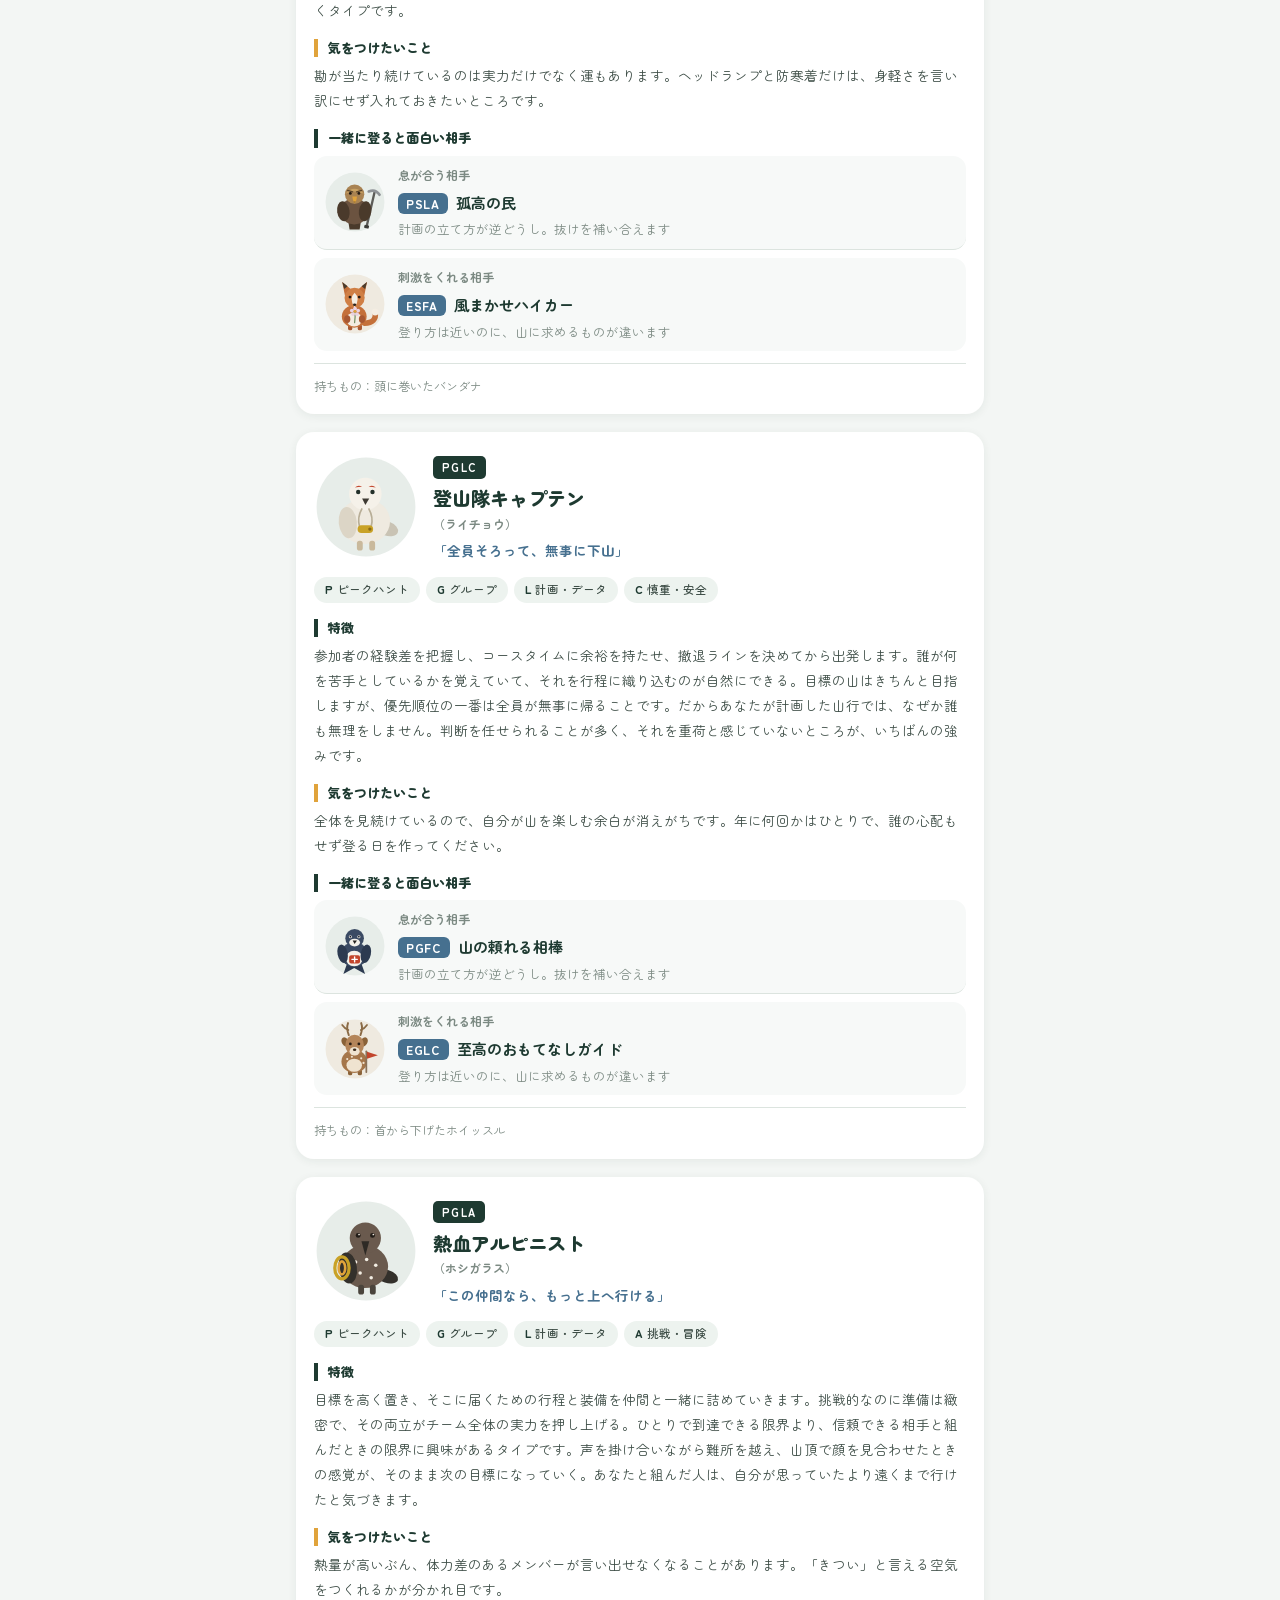
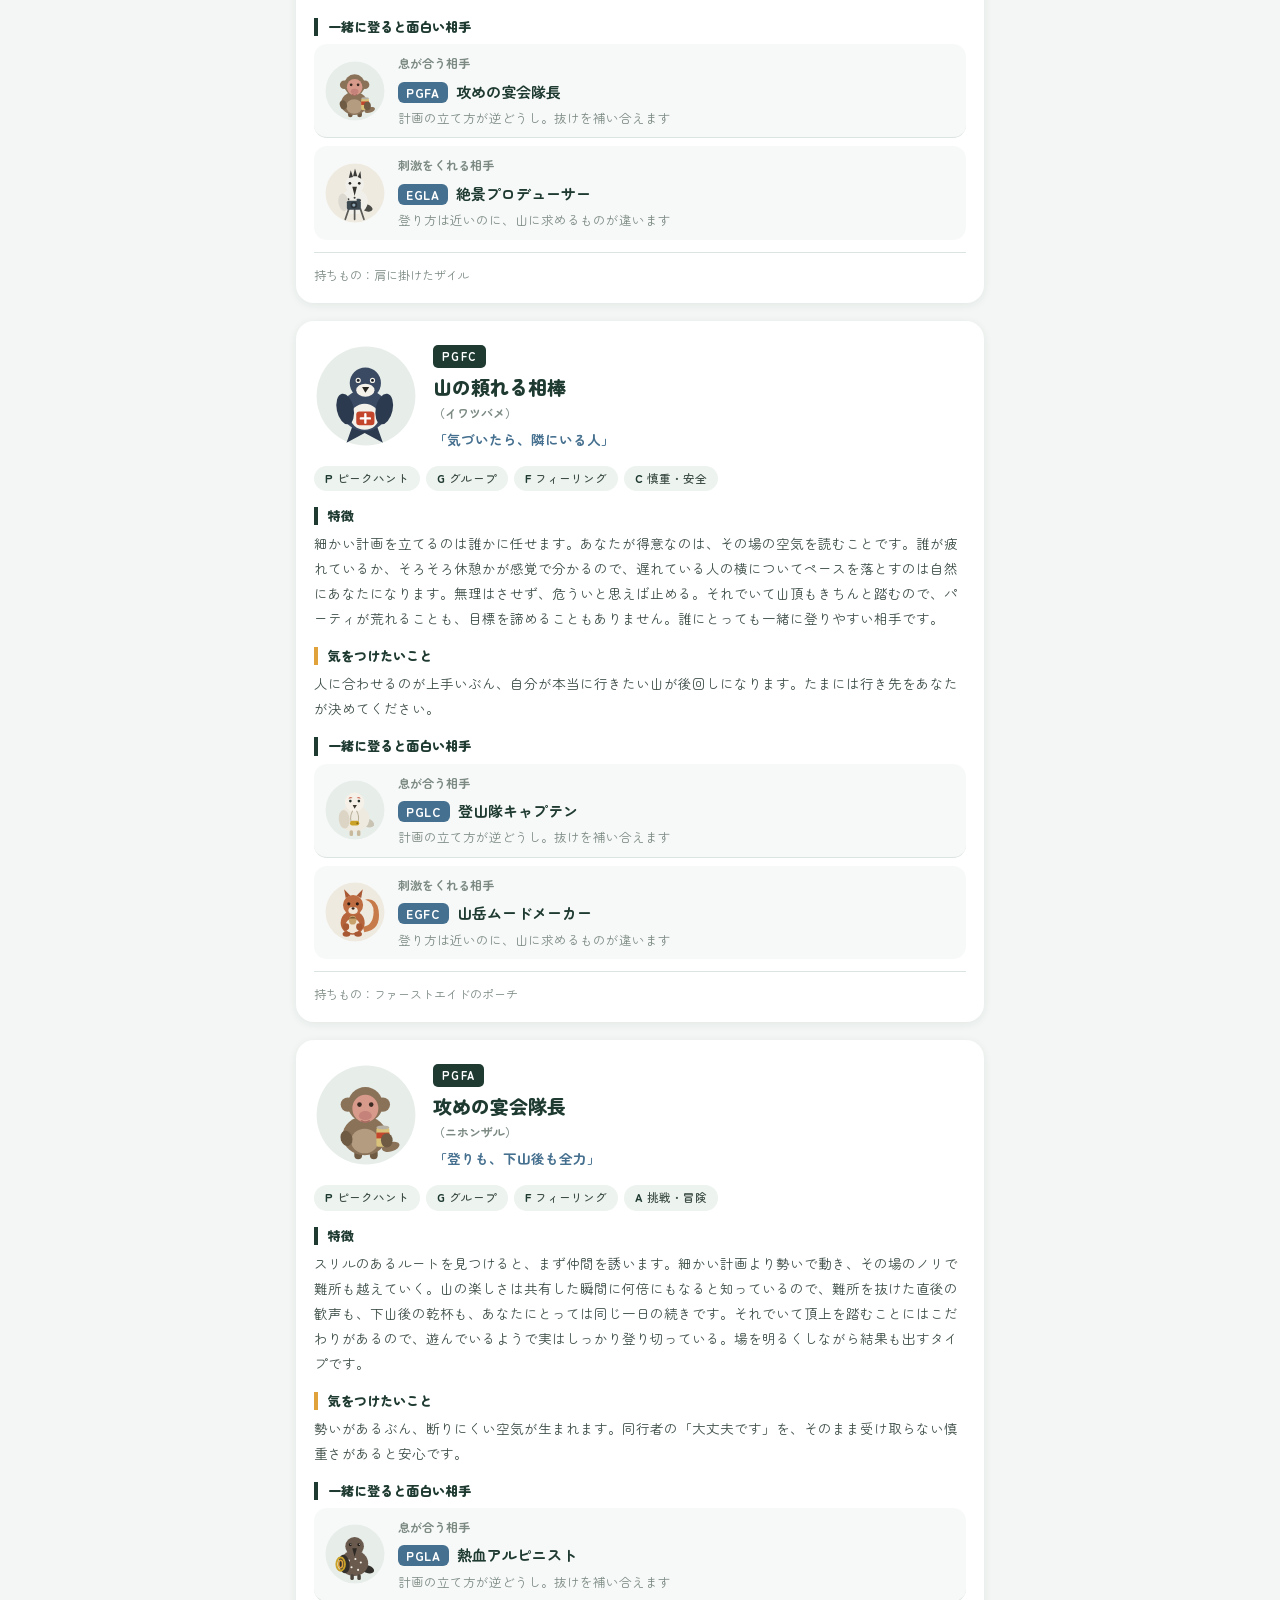
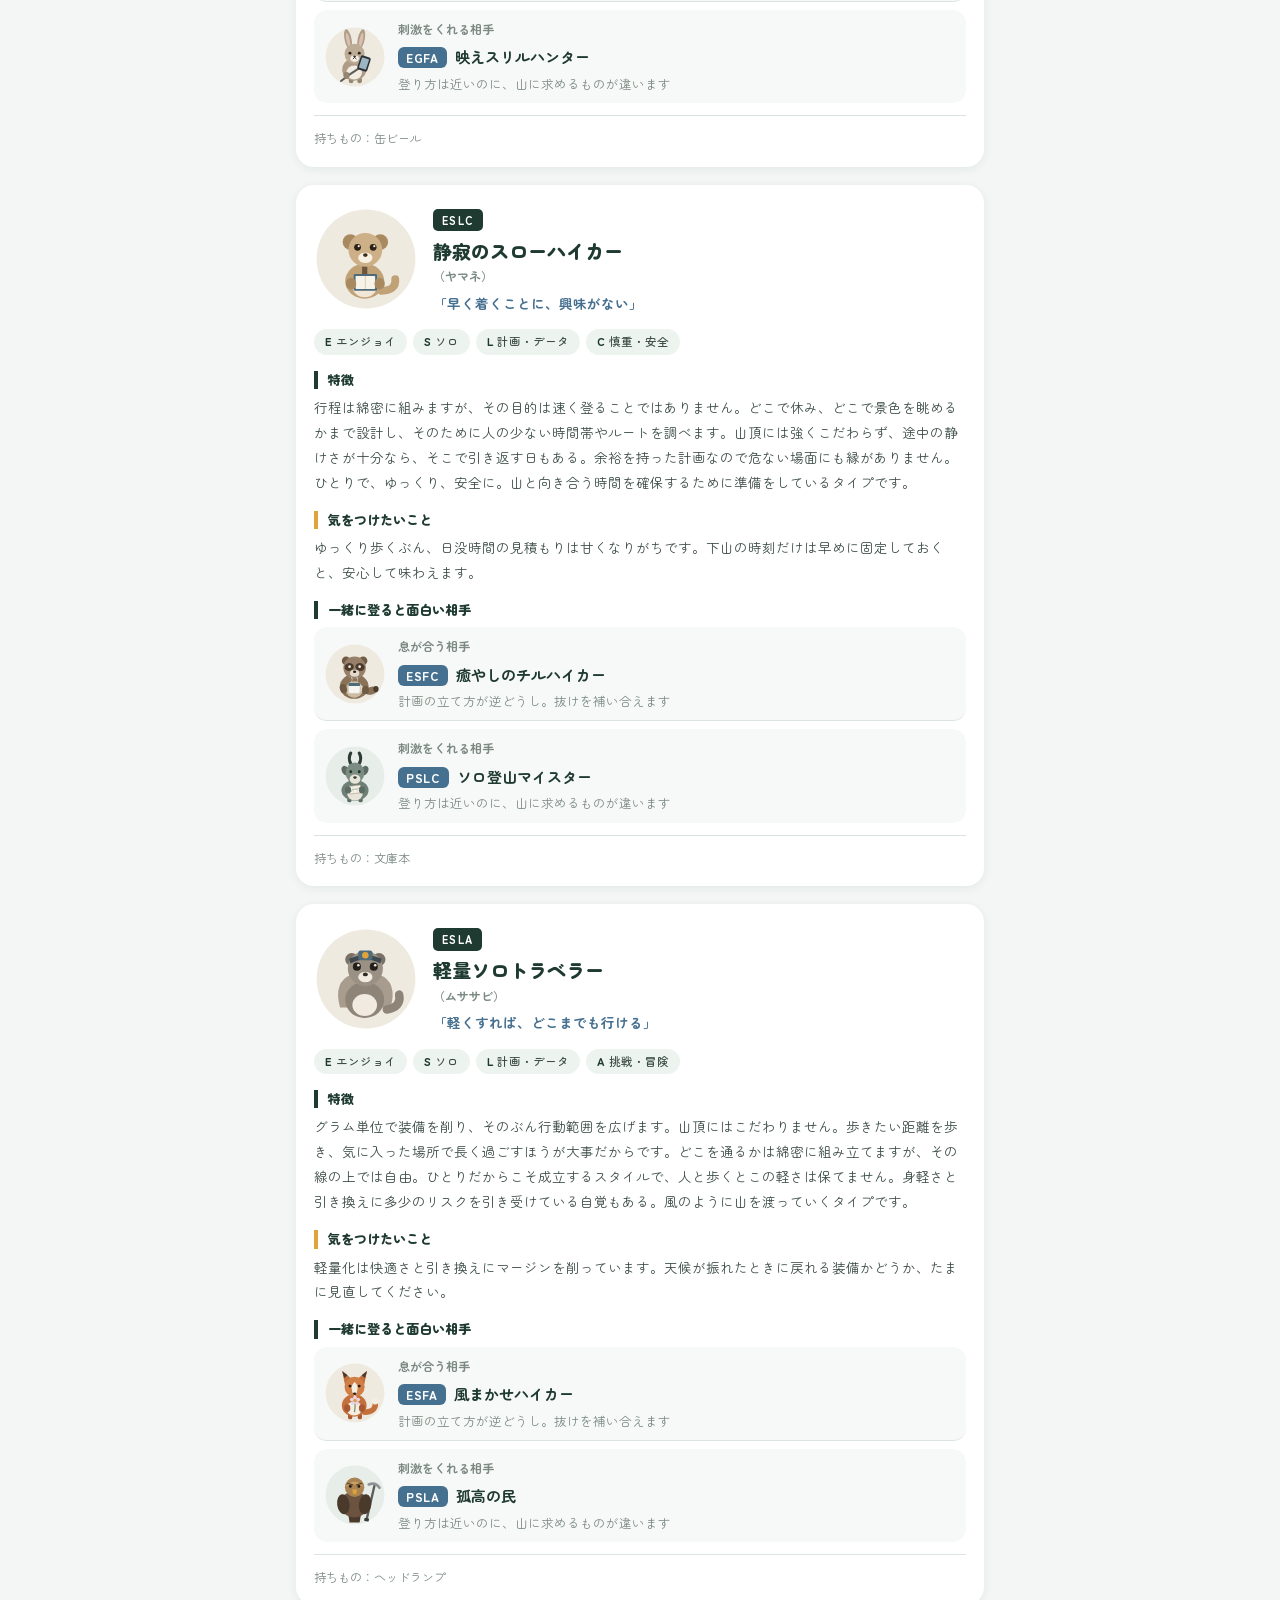
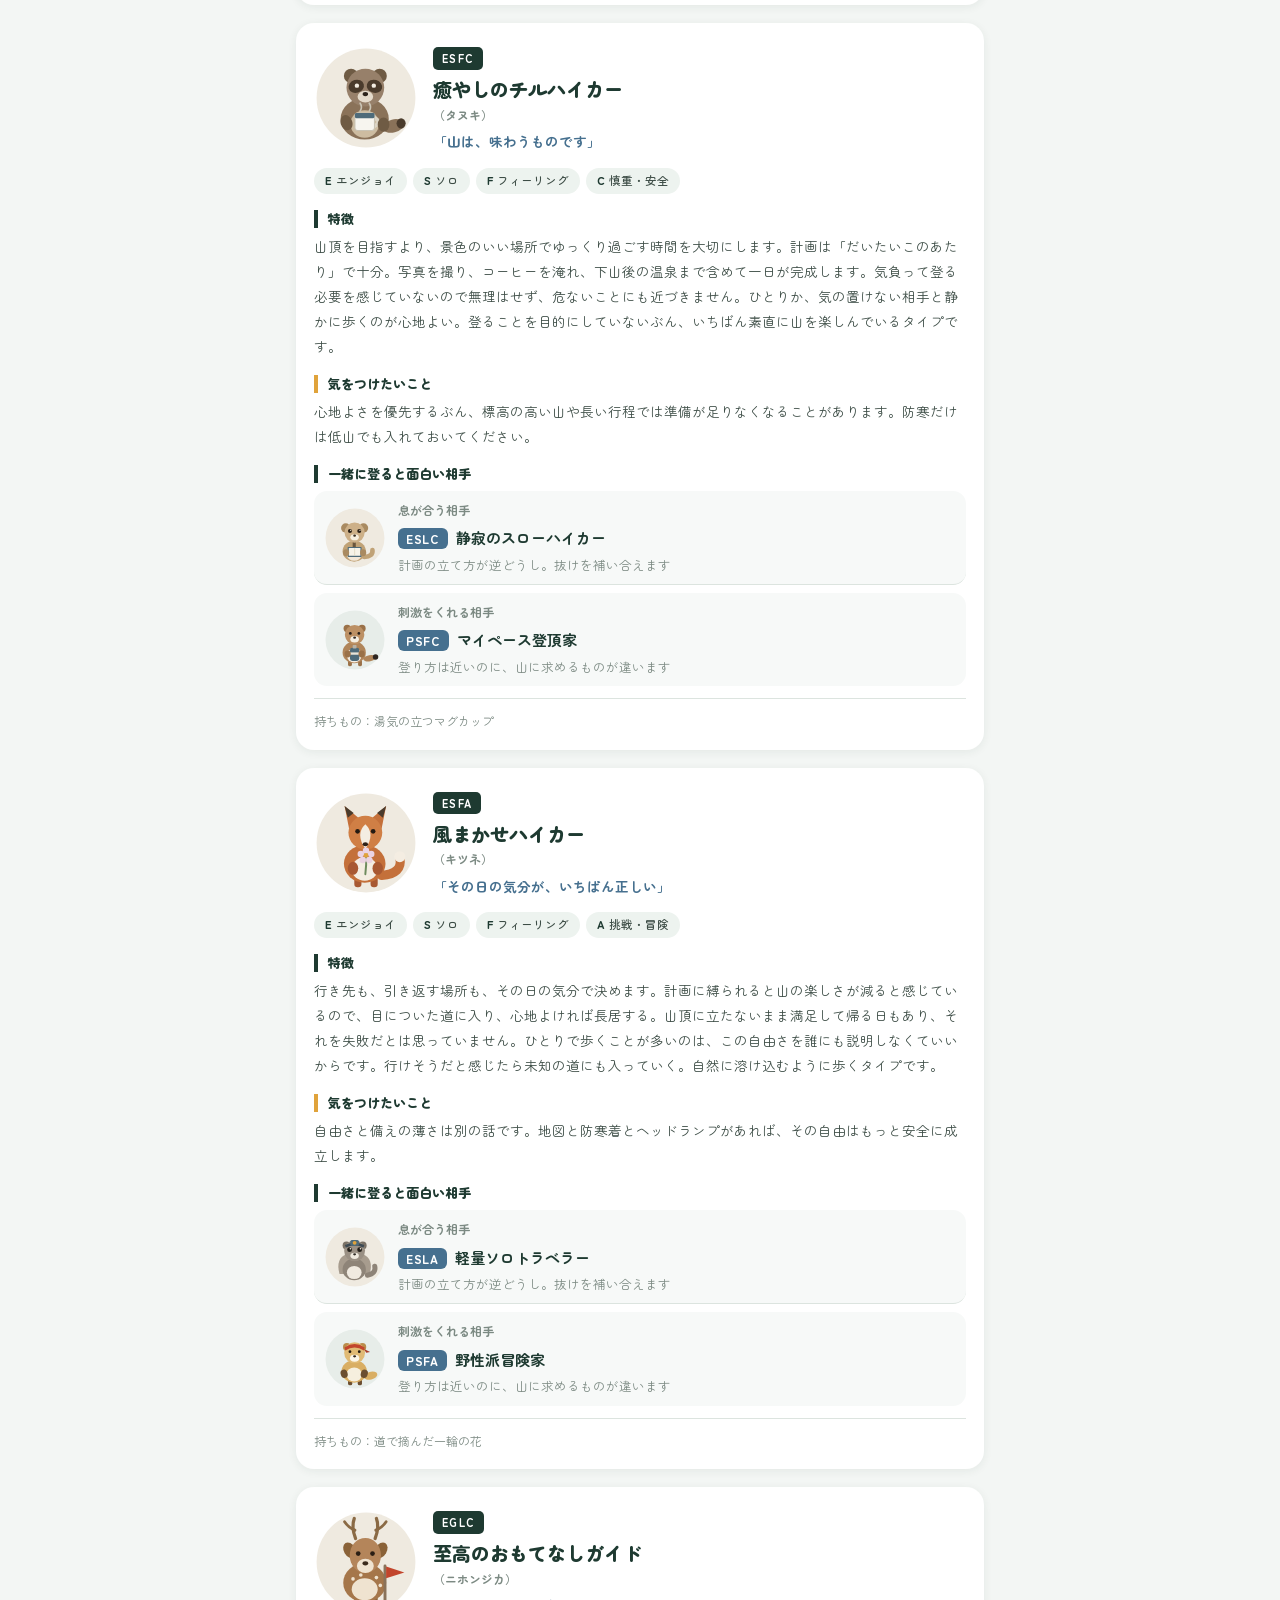
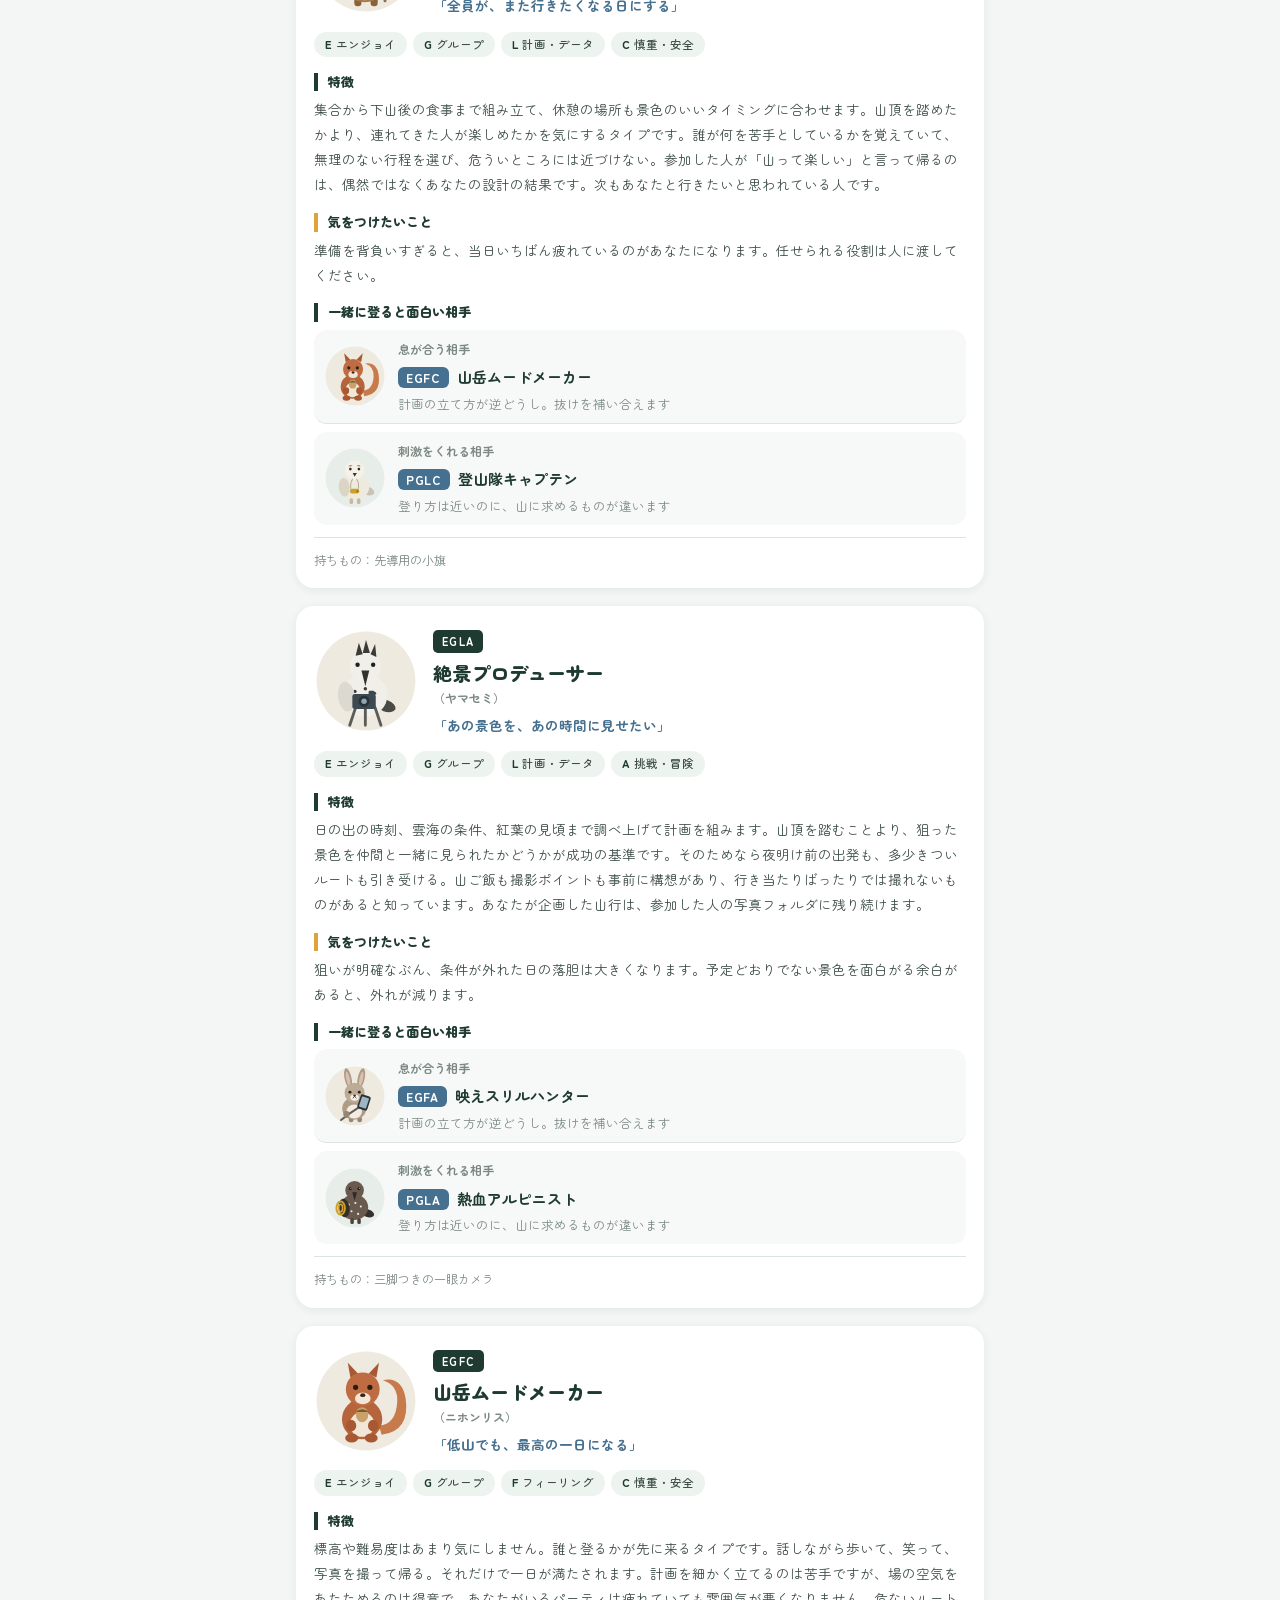
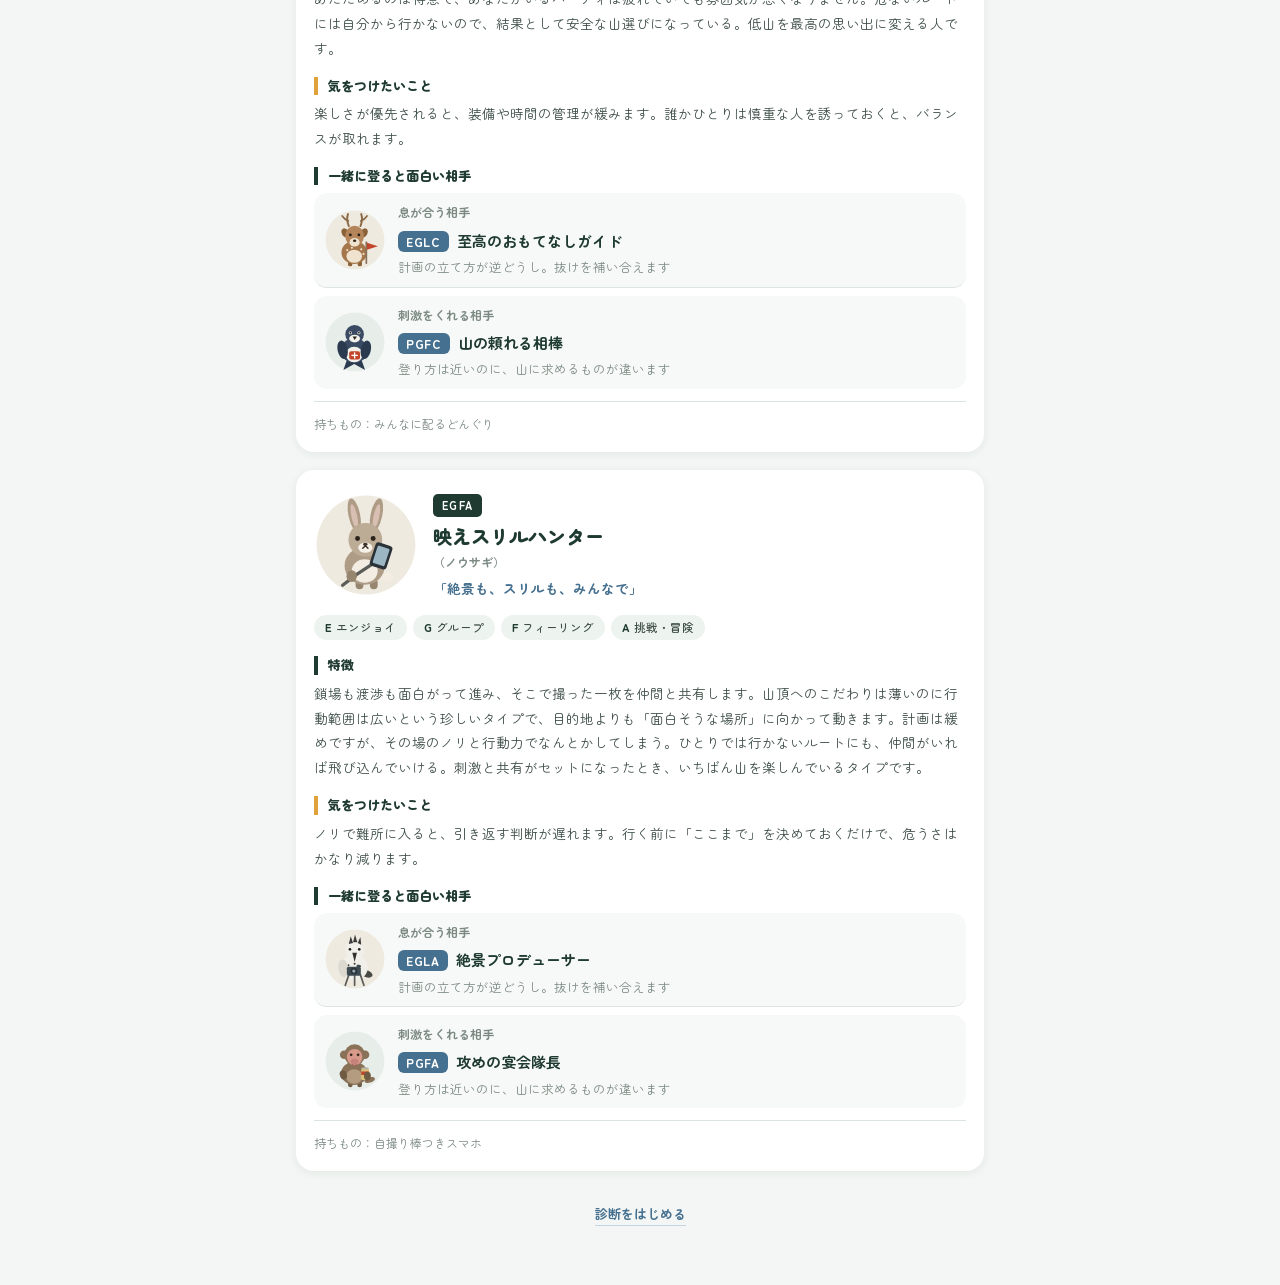
==== commit 6c869c2f: "Add files via upload" ====
--- a/types.html
+++ b/types.html
@@ -67,7 +67,7 @@
   }).join("");
 
   const matches = findMatches(code).map((m) => {
-    const mt = TYPES[m.code], mc = CHARACTERS[m.code];
+    const mt = TYPES[m.code];
     if (!mt) return "";
     return `
       <a class="match" href="#${m.code}">
@@ -75,7 +75,7 @@
         <span class="match-body">
           <span class="match-label">${m.label}</span>
           <span class="match-name"><span class="match-code">${m.code}</span>${mt.name}</span>
-          <span class="match-why">${mc ? mc.animal + "。" : ""}${m.why}</span>
+          <span class="match-why">${m.why}</span>
         </span>
       </a>`;
   }).join("");
--- a/style.css
+++ b/style.css
@@ -122,6 +122,8 @@
   font-size: 14.5px;
   color: #45564e;
   margin-bottom: 30px;
+  /* 行末に1〜2文字だけ残るのを防ぐ */
+  text-wrap: balance;
 }
 .hero-lead strong { color: var(--pine); }
 .hero-note {
@@ -506,11 +508,16 @@
 .cast {
   display: grid;
   grid-template-columns: repeat(4, 1fr);
-  gap: 8px 6px;
-  margin-bottom: 20px;
-}
-.cast .char { width: 100%; max-width: 78px; margin: 0 auto; }
-.cast-bottom { margin: 28px 0 0; }
+  gap: 10px 6px;
+  border-radius: 22px;
+  padding: 16px 10px;
+  margin-bottom: 22px;
+}
+.cast .char { width: 100%; max-width: 76px; margin: 0 auto; }
+
+/* 上段は高山の生き物、下段は森の生き物。帯の色をそれぞれに合わせる */
+#cast-top    { background: #E9EFEB; }
+#cast-bottom { background: #F2EDE4; margin: 30px 0 0; }
 
 /* =========================================================
    16タイプ紹介ページ（types.html）
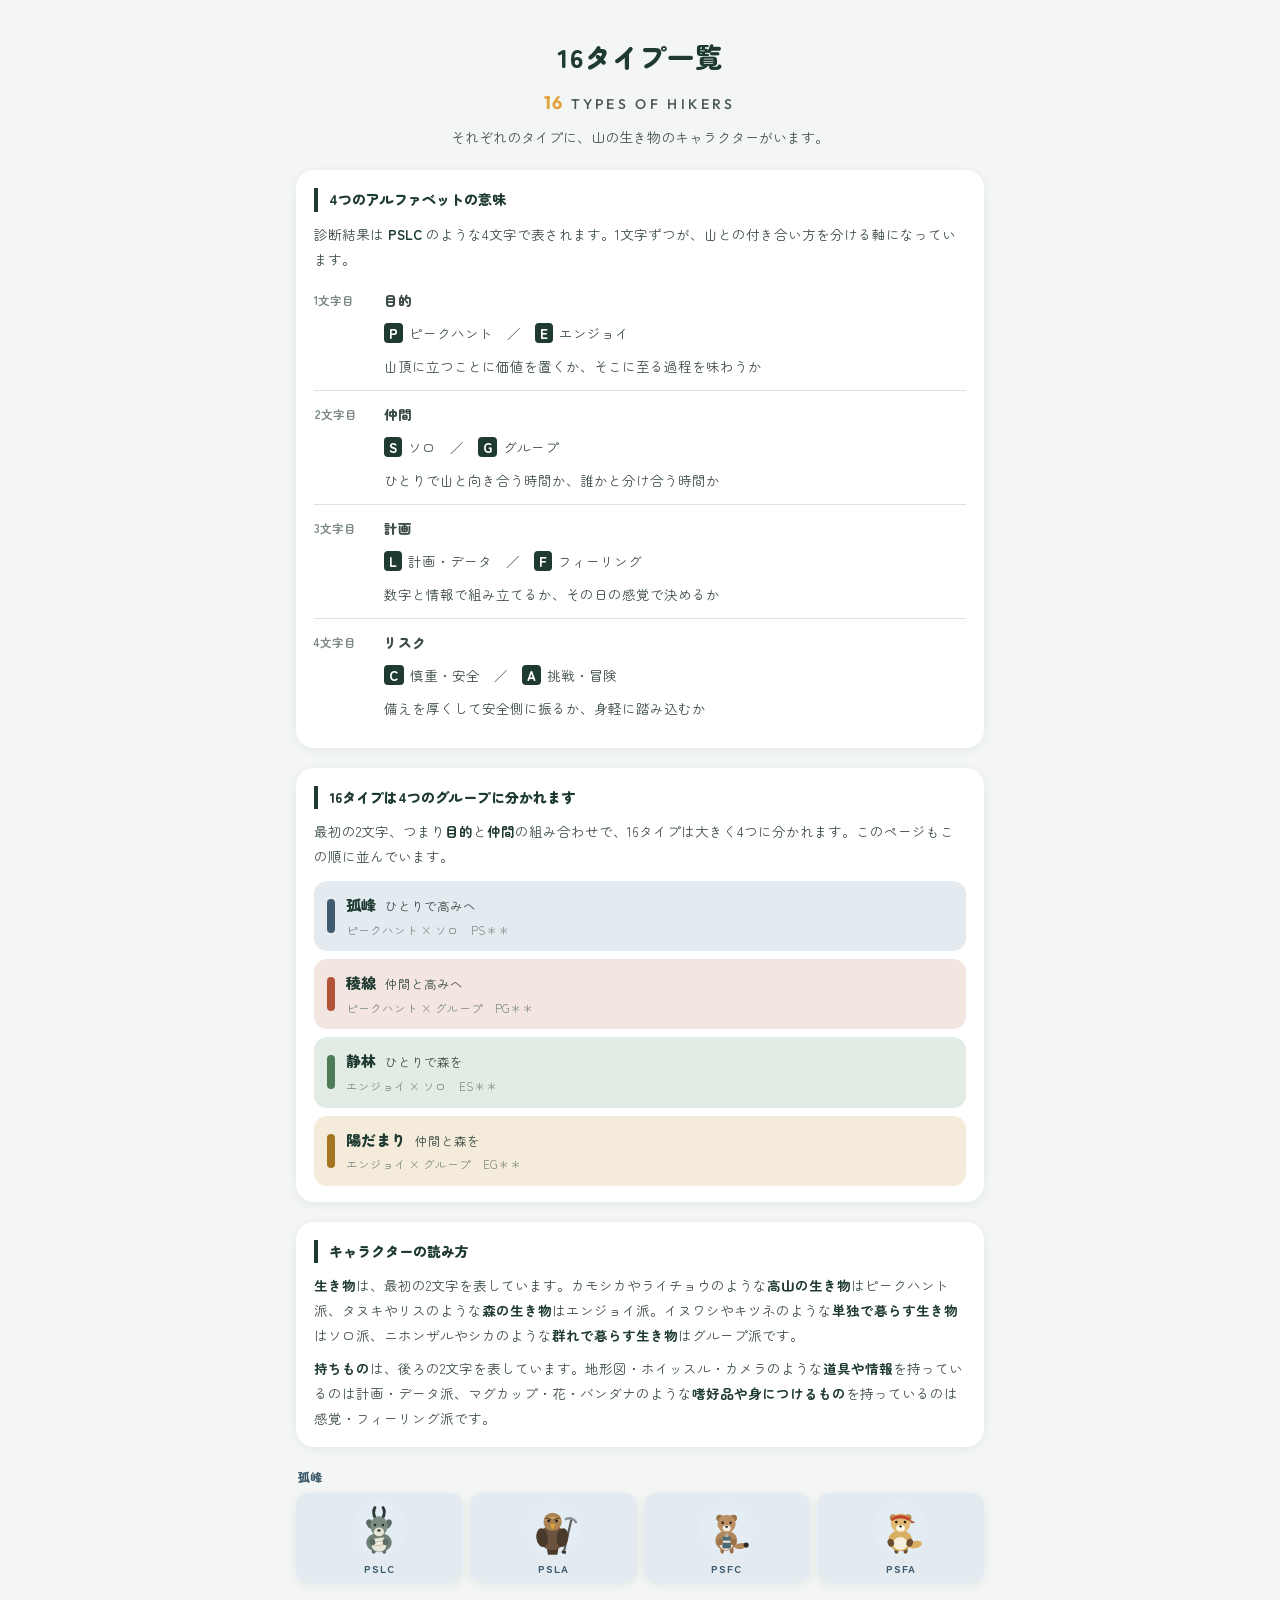
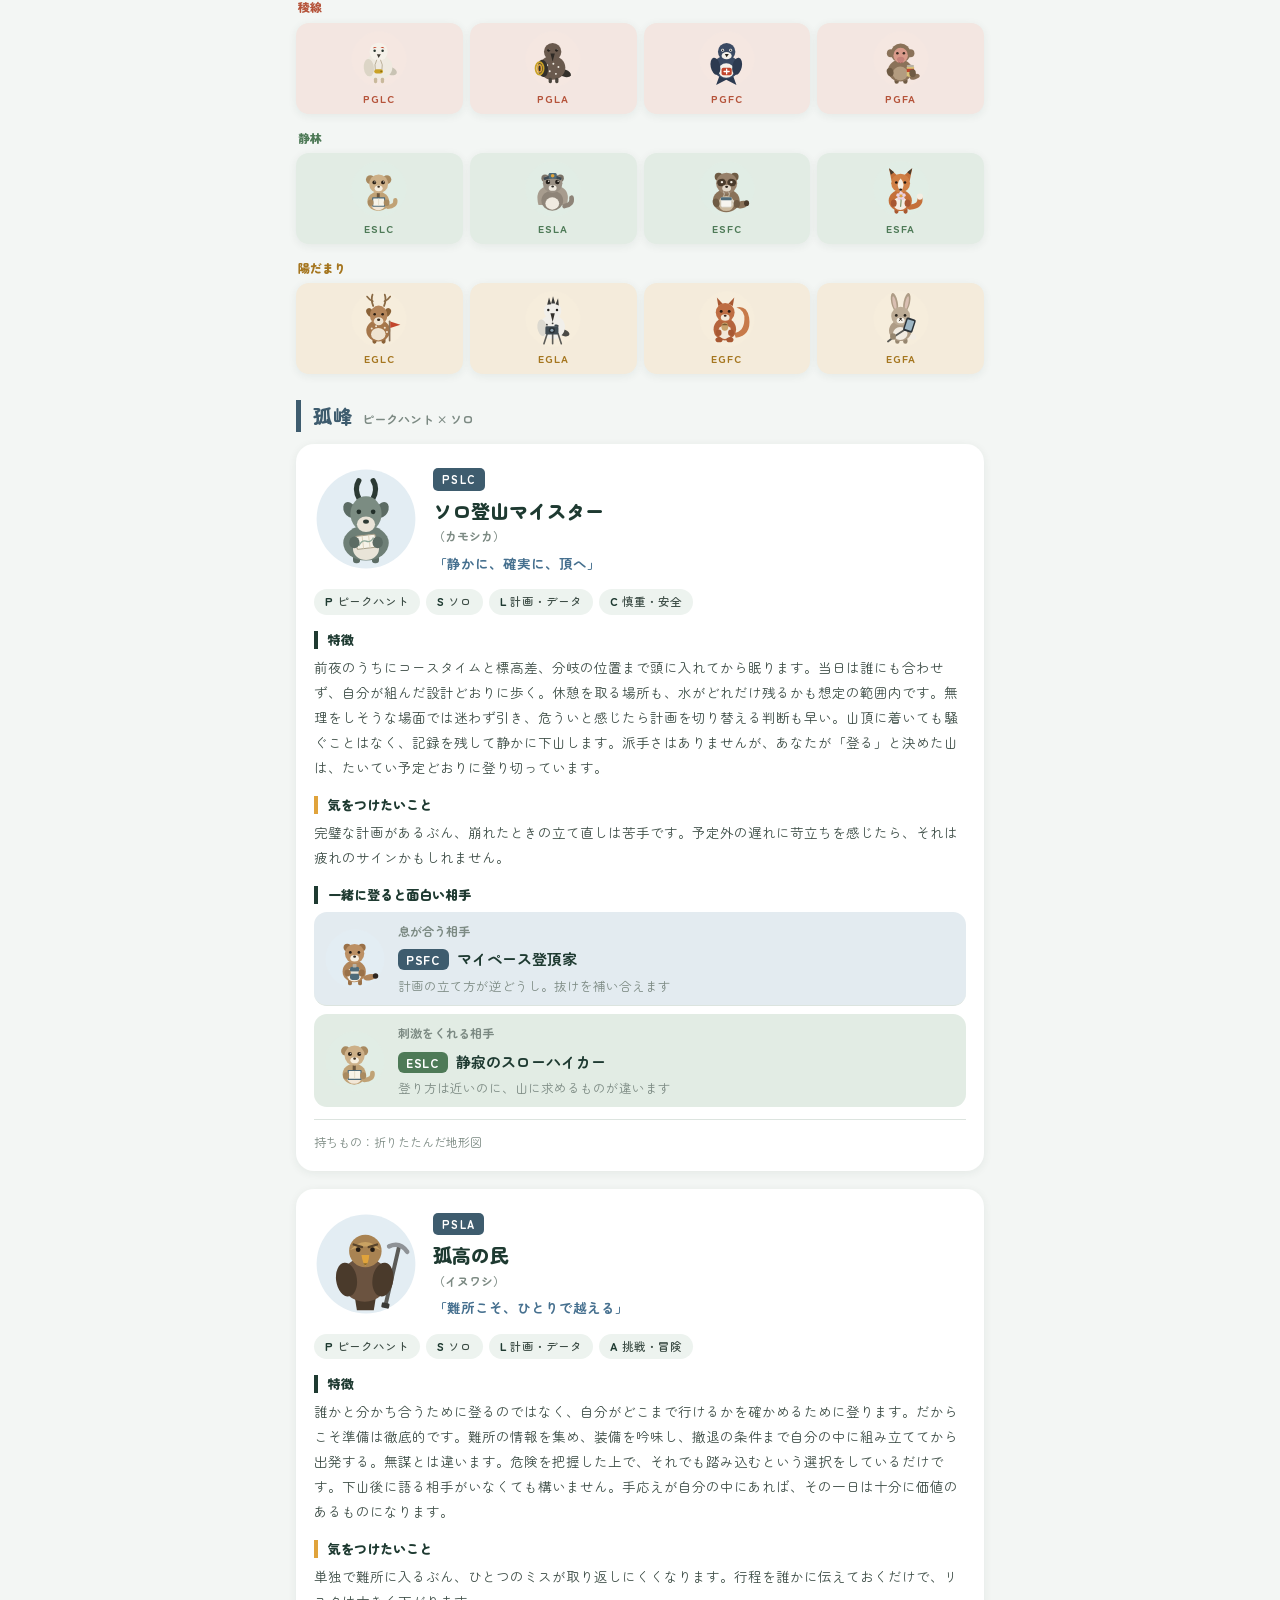
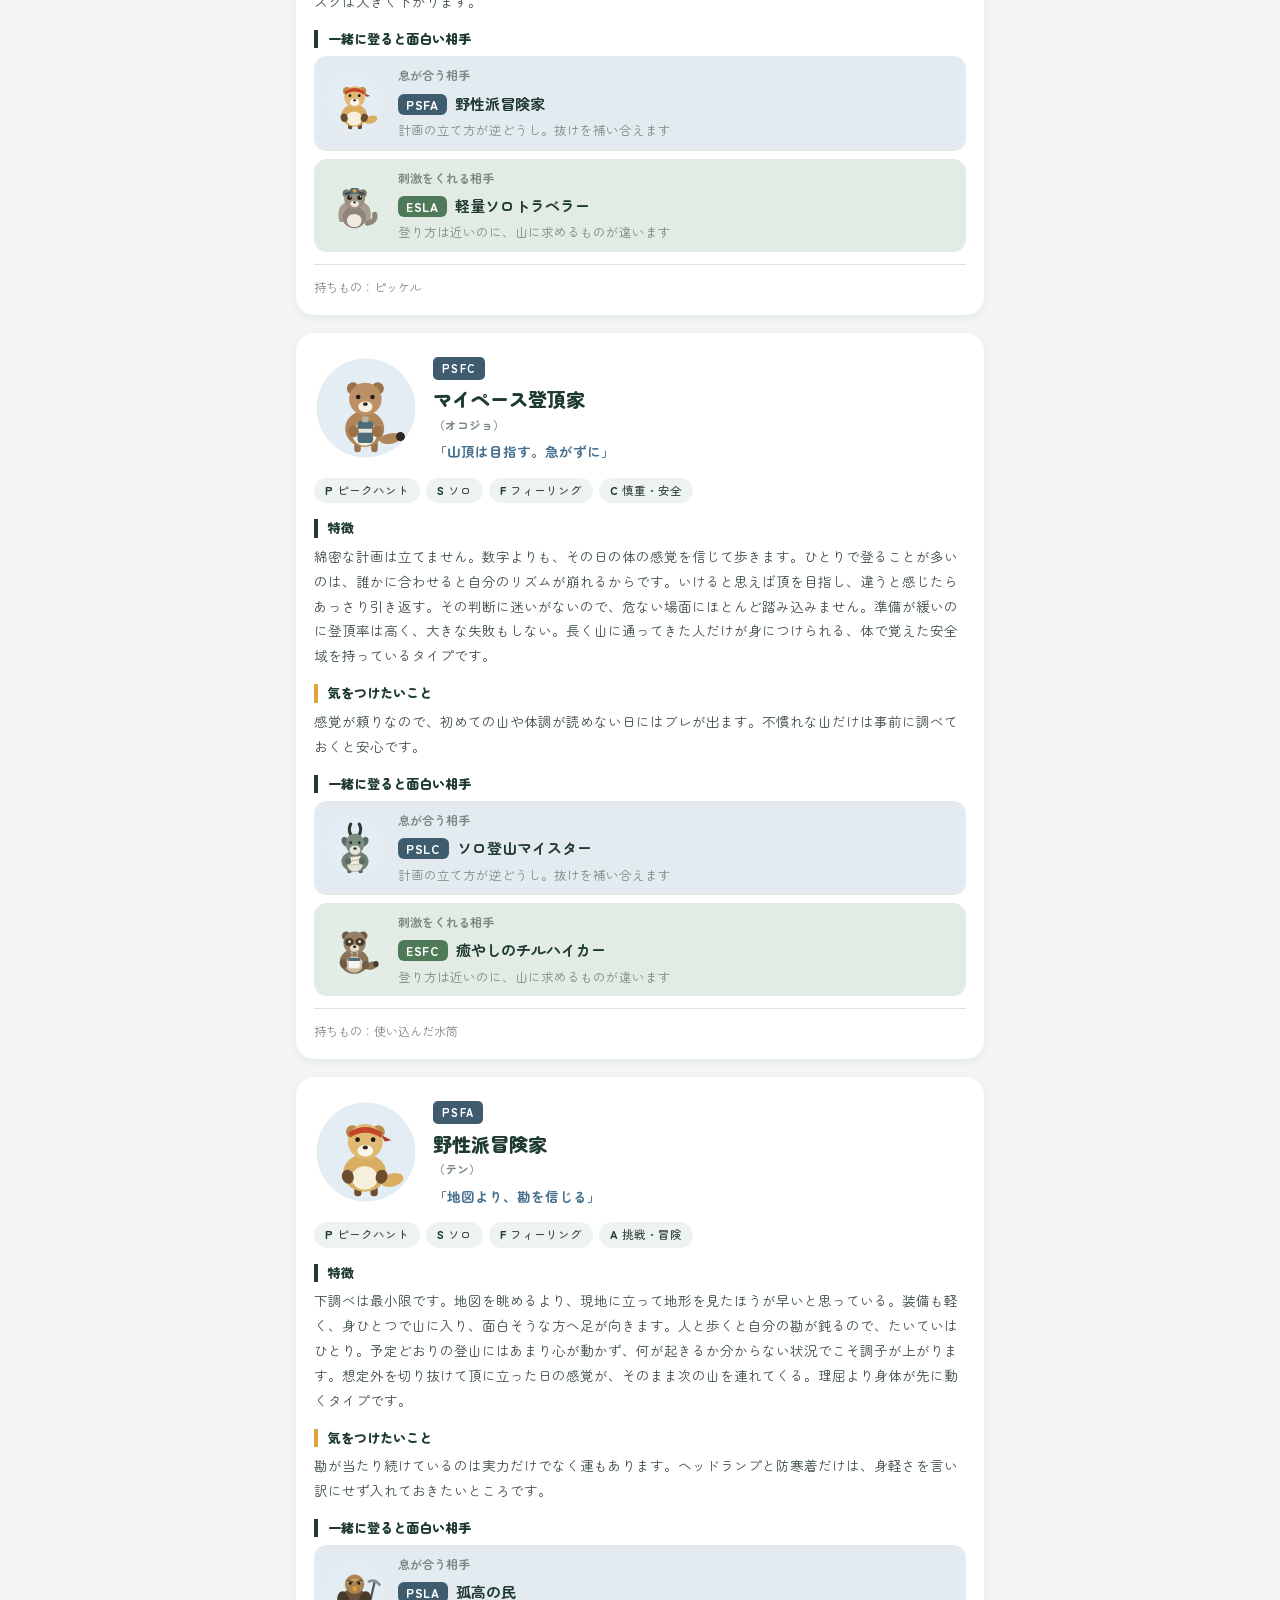
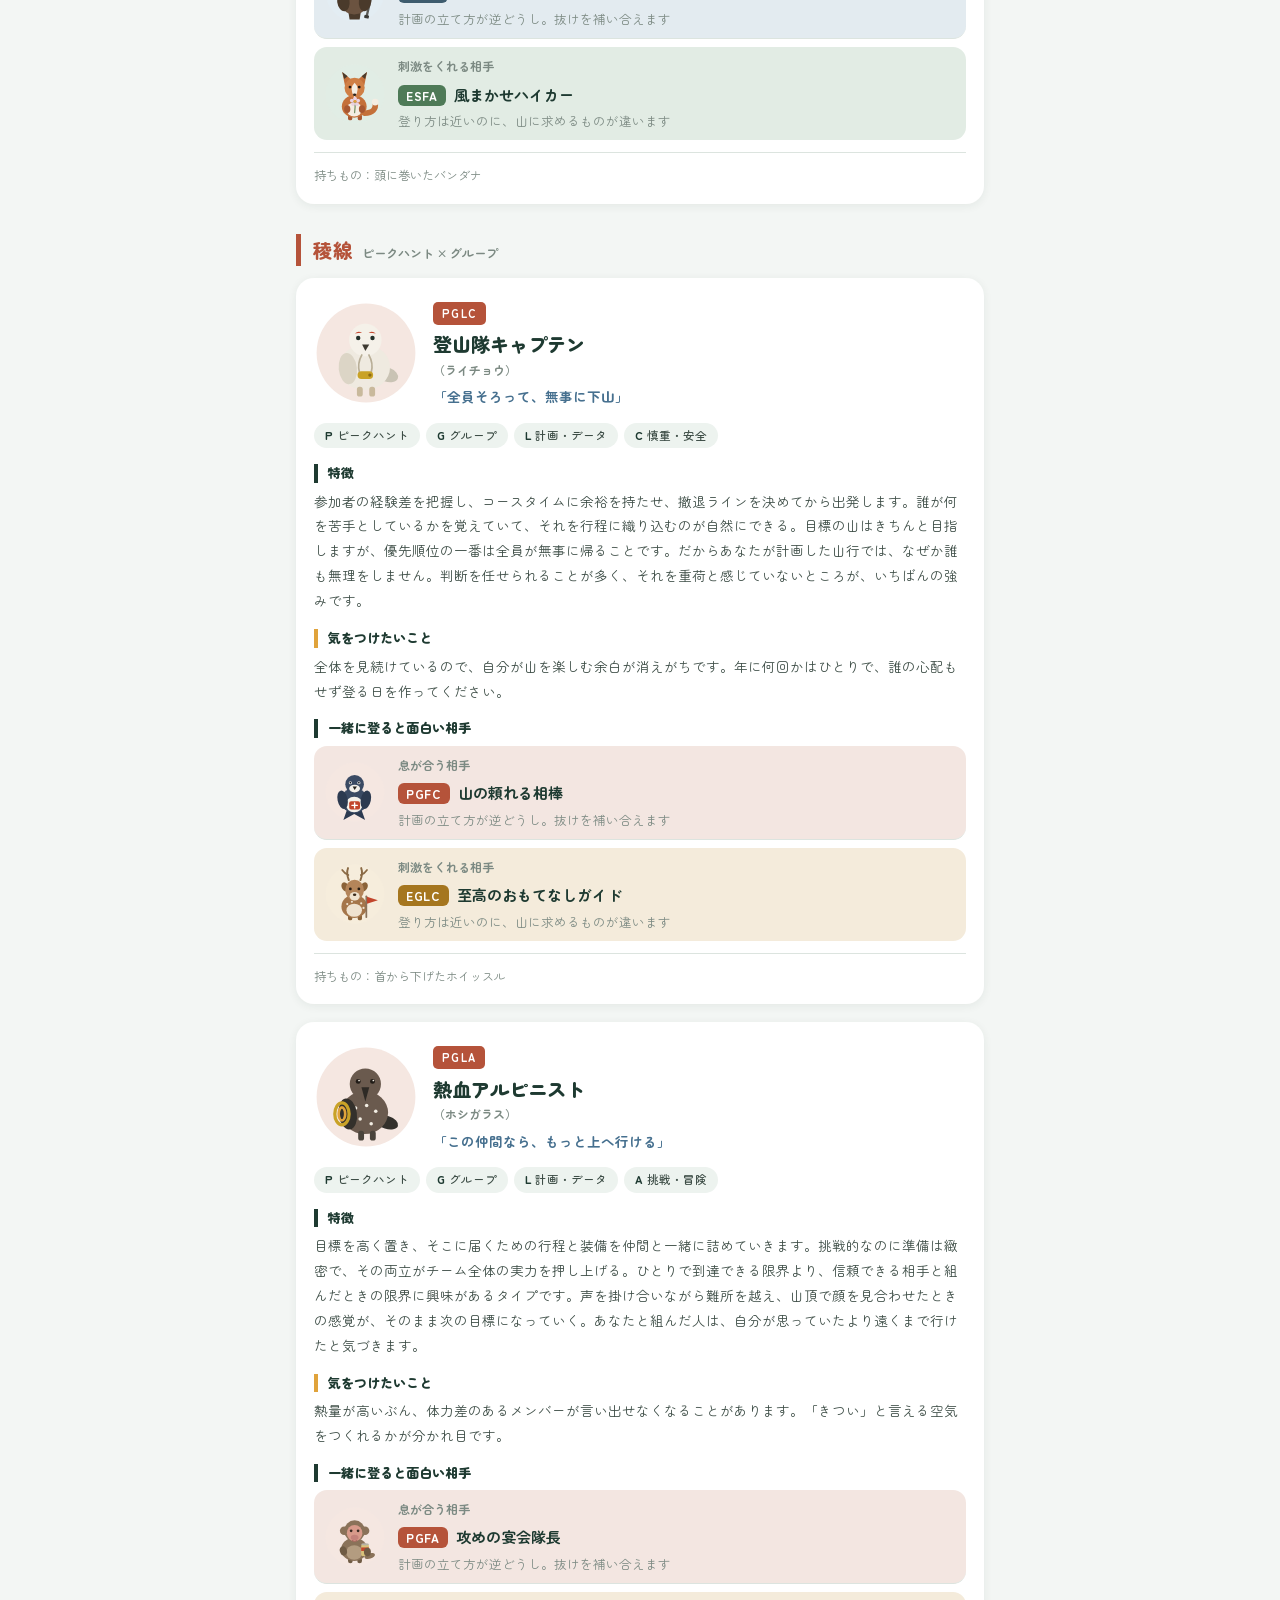
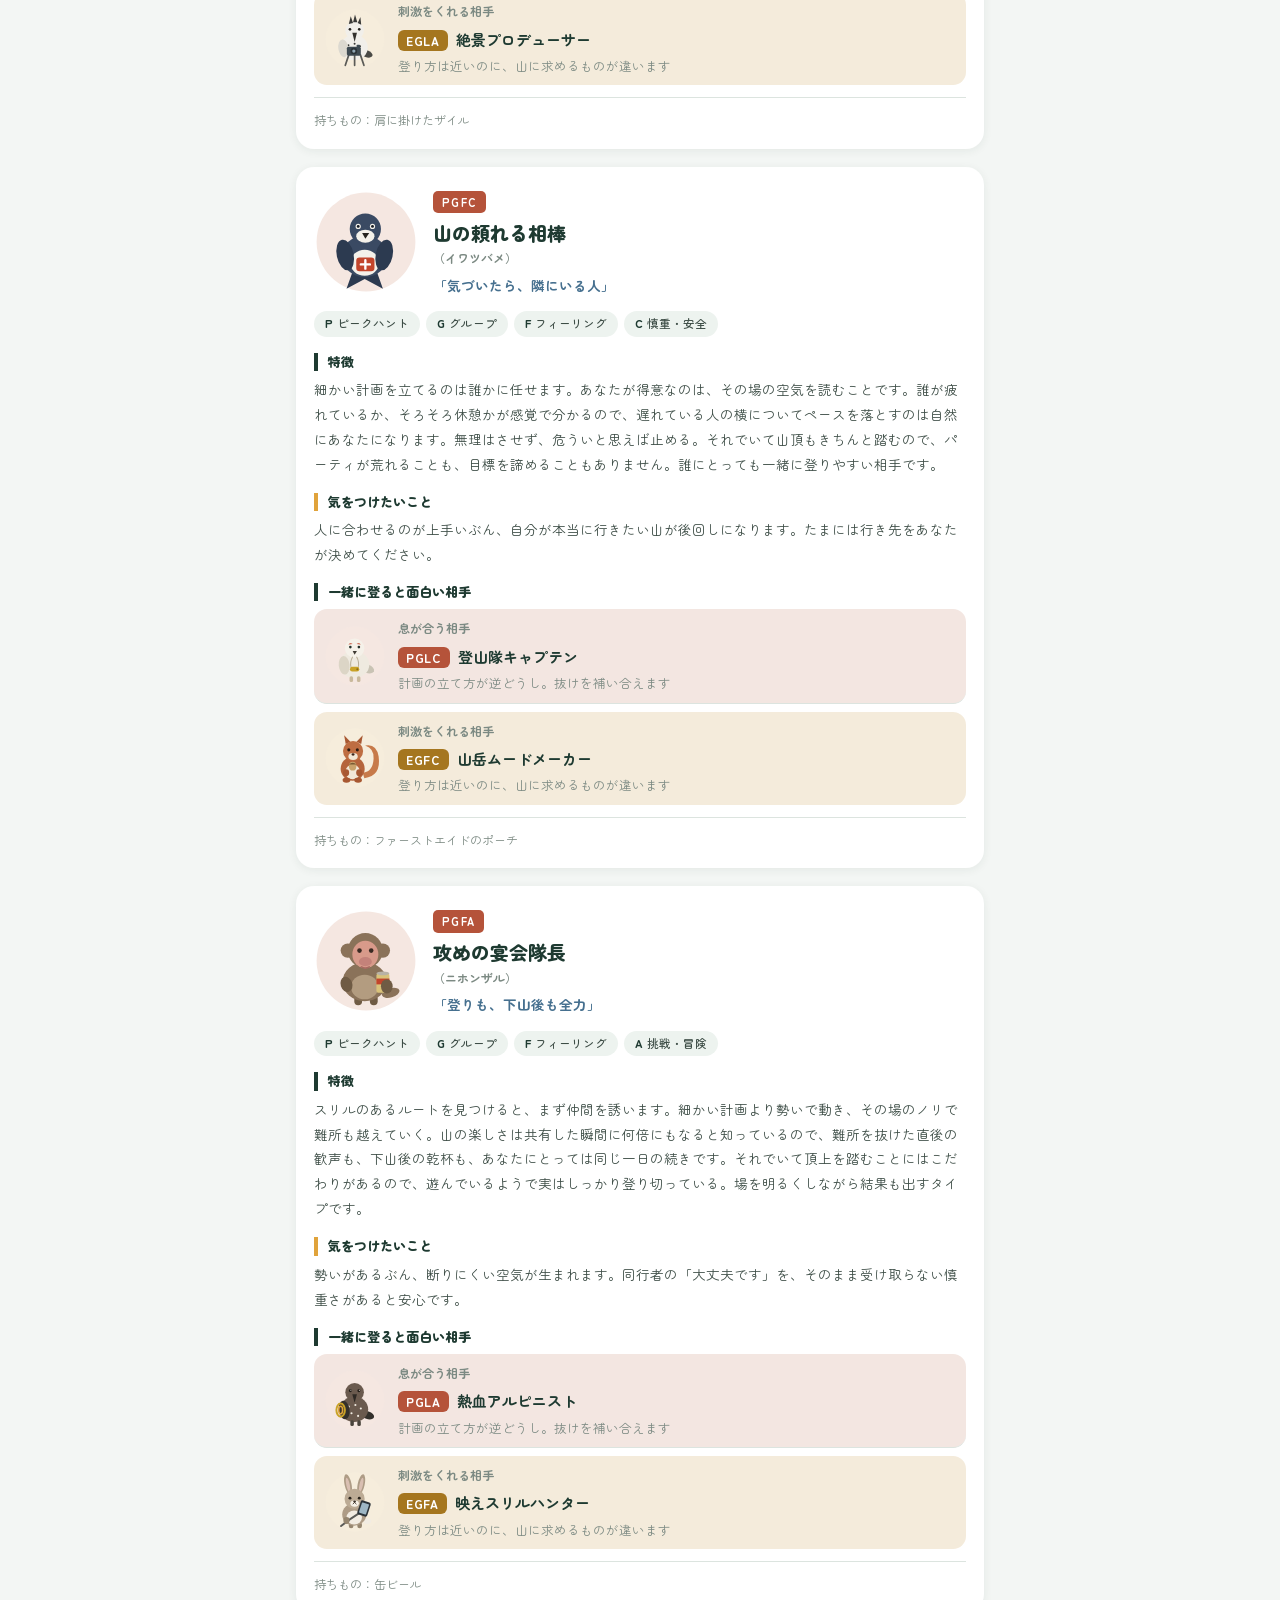
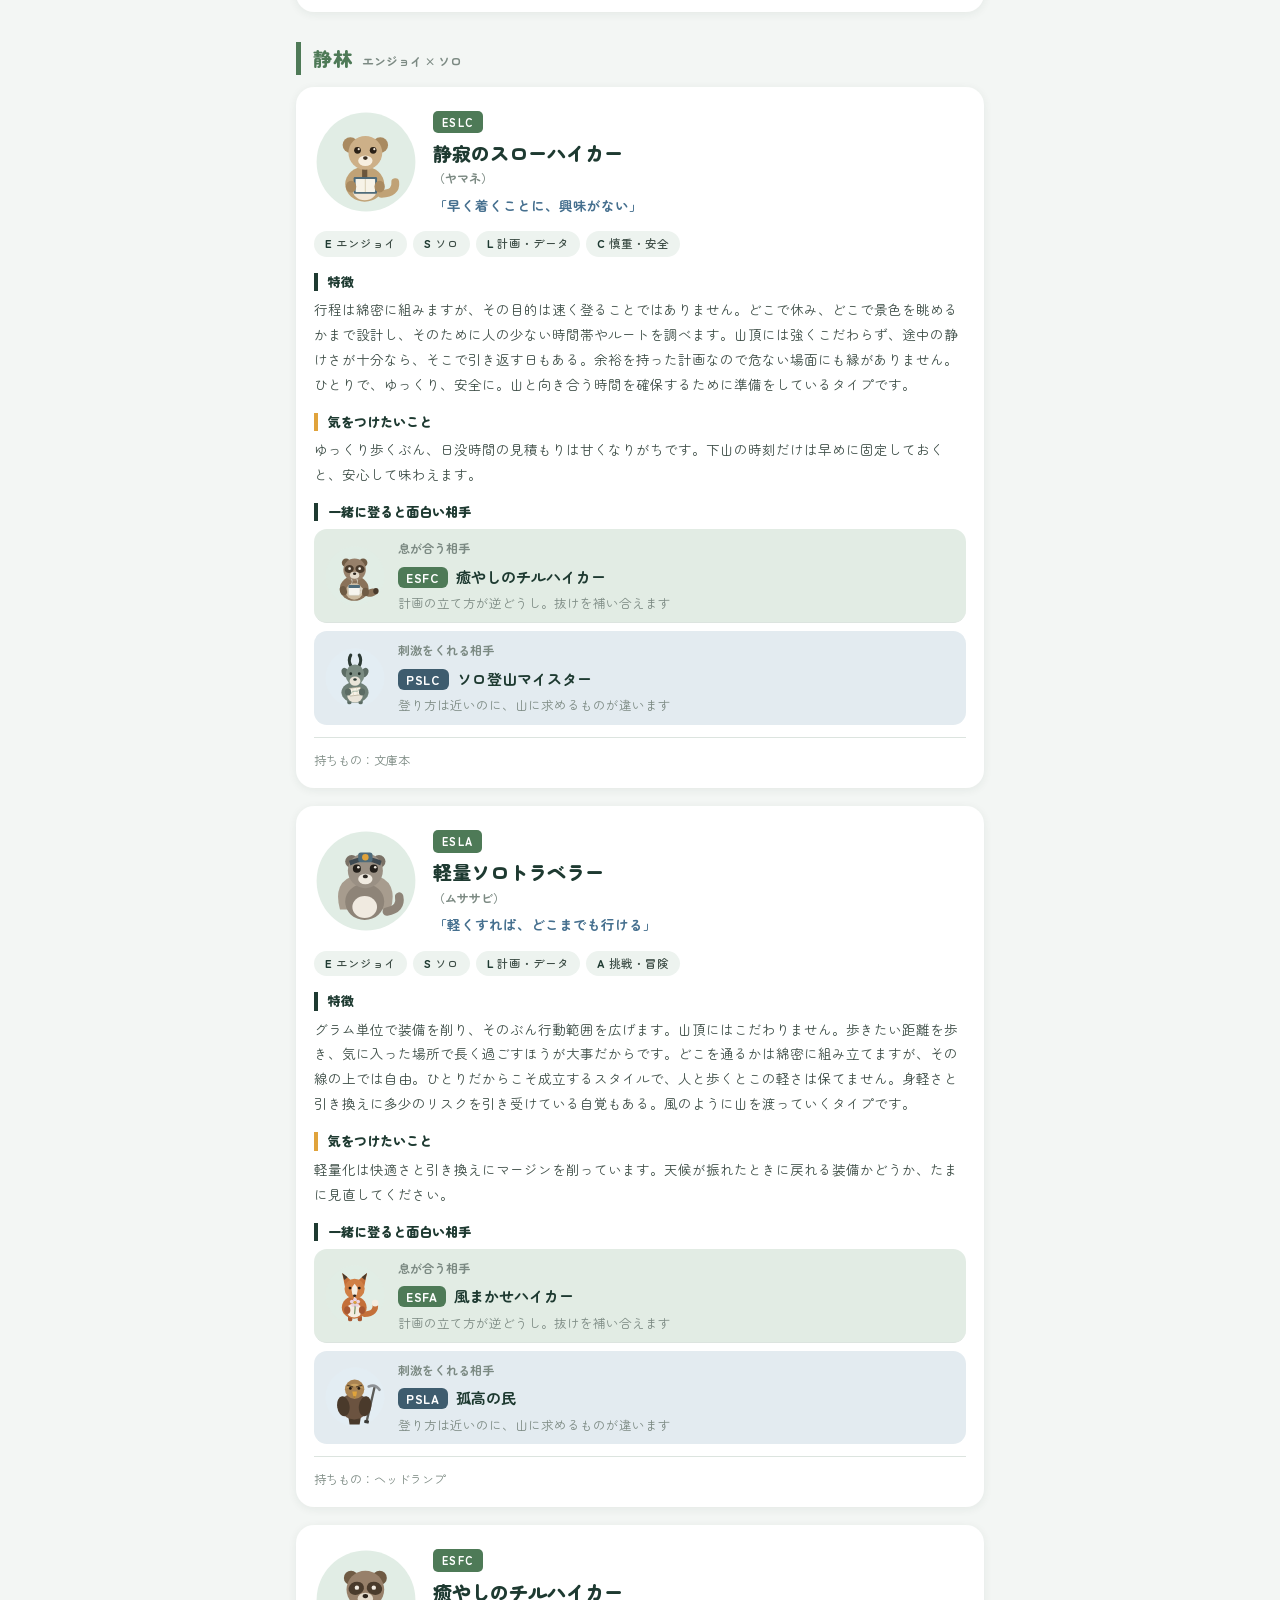
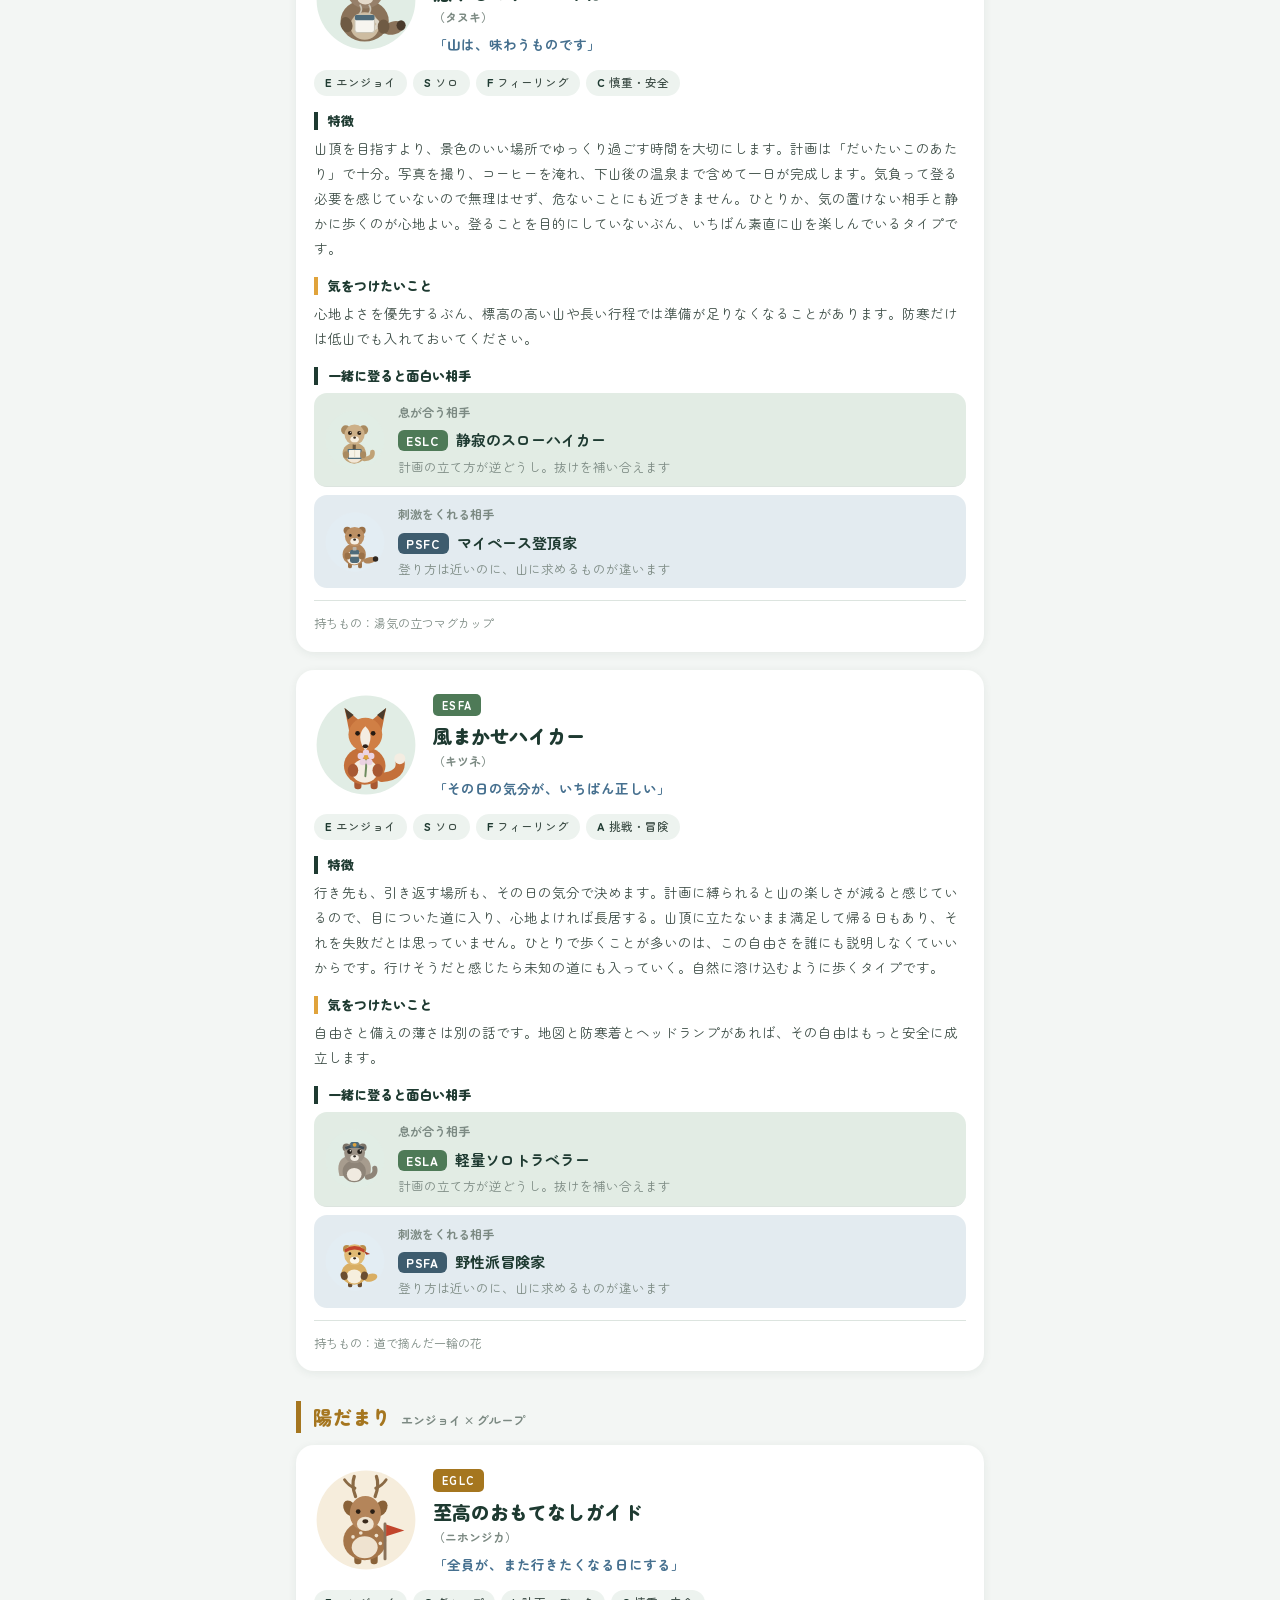
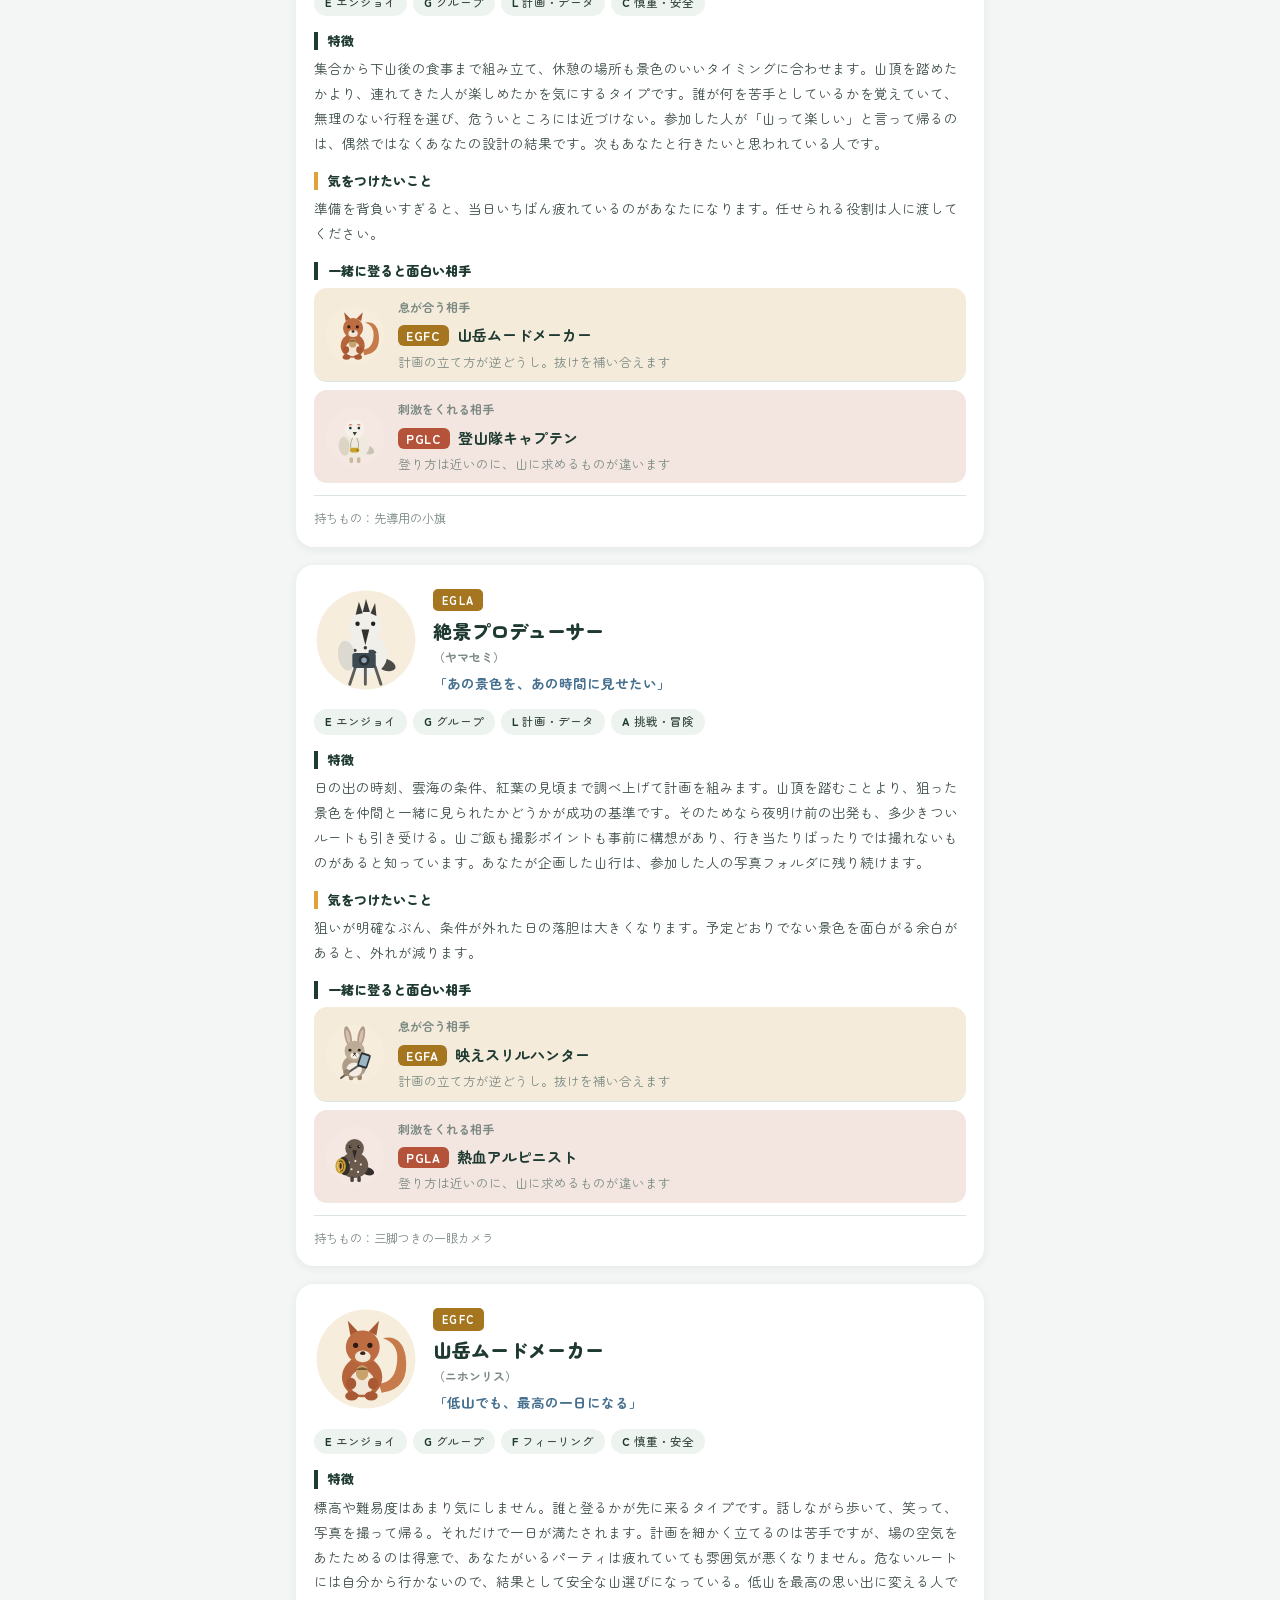
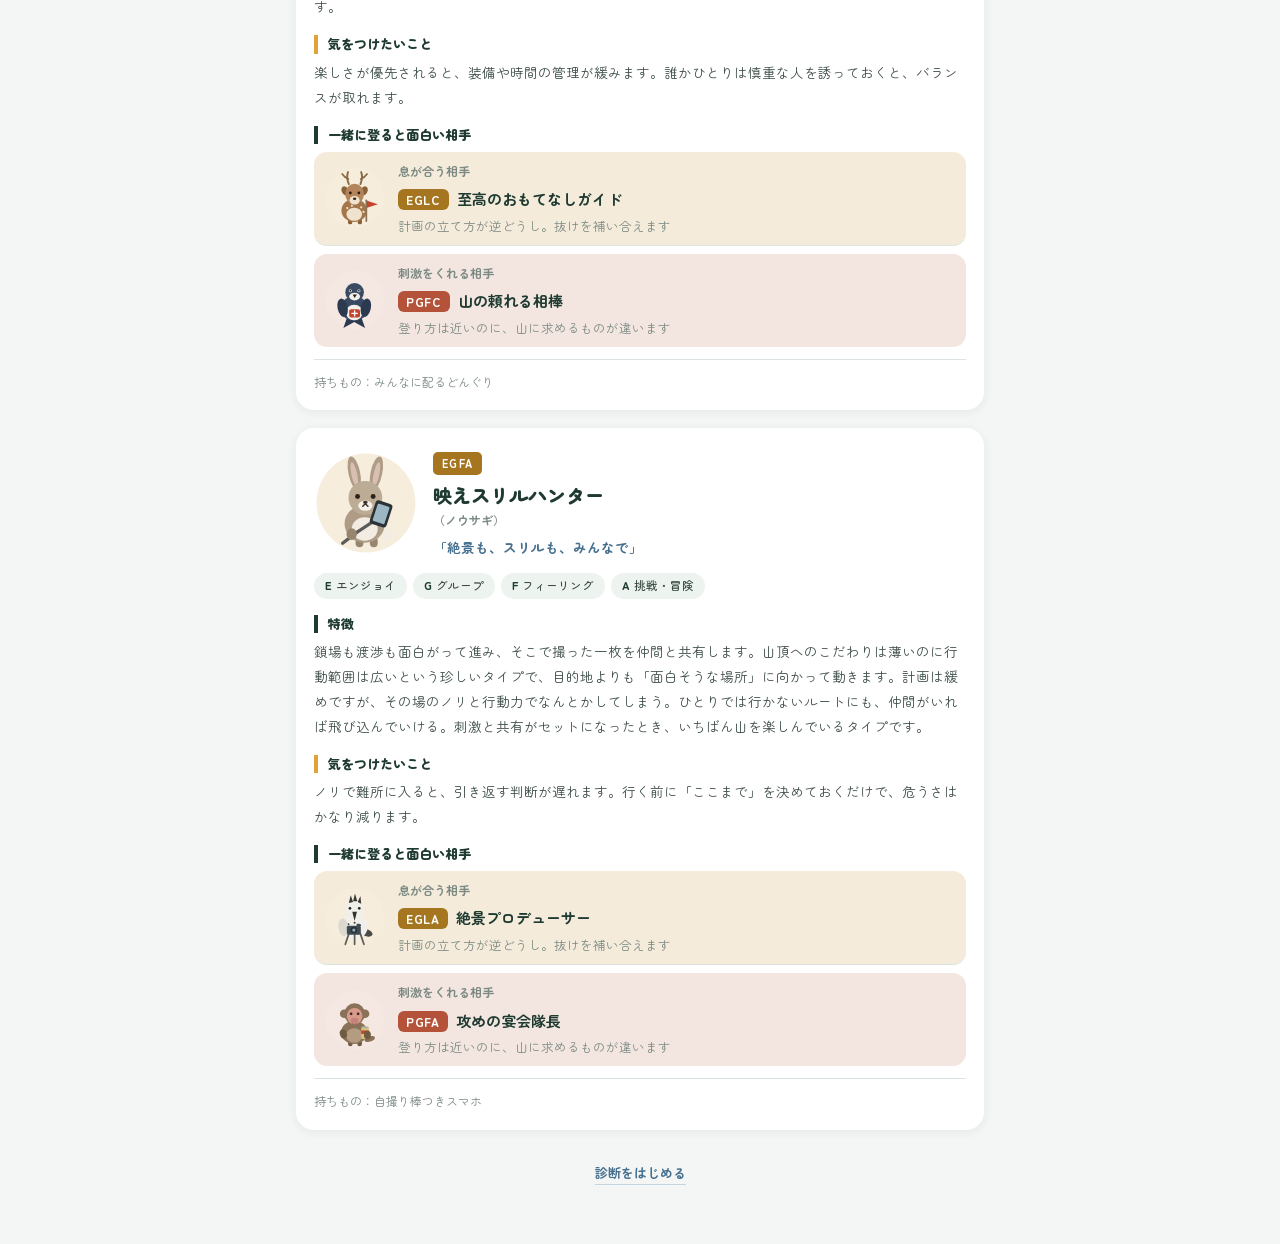
==== commit 264d7415: "Add files via upload" ====
--- a/types.html
+++ b/types.html
@@ -8,7 +8,7 @@
 <meta name="theme-color" content="#1E3A31">
 <link rel="preconnect" href="https://fonts.googleapis.com">
 <link rel="preconnect" href="https://fonts.gstatic.com" crossorigin>
-<link href="https://fonts.googleapis.com/css2?family=Zen+Maru+Gothic:wght@400;500;700;900&display=swap" rel="stylesheet">
+<link href="https://fonts.googleapis.com/css2?family=Outfit:wght@500;700&family=Zen+Maru+Gothic:wght@400;500;700;900&display=swap" rel="stylesheet">
 <link rel="stylesheet" href="style.css">
 </head>
 <body>
@@ -17,14 +17,26 @@
 
   <header class="list-head">
     <h1>16タイプ一覧</h1>
+    <p class="list-en"><b>16</b> TYPES OF HIKERS</p>
     <p>それぞれのタイプに、山の生き物のキャラクターがいます。</p>
   </header>
 
   <section class="legend">
+    <h2>4つのアルファベットの意味</h2>
+    <p>診断結果は <b>PSLC</b> のような4文字で表されます。1文字ずつが、山との付き合い方を分ける軸になっています。</p>
+    <div class="axis-table" id="axis-table"><!-- JSが4軸を生成 --></div>
+  </section>
+
+  <section class="legend">
+    <h2>16タイプは4つのグループに分かれます</h2>
+    <p>最初の2文字、つまり<b>目的</b>と<b>仲間</b>の組み合わせで、16タイプは大きく4つに分かれます。このページもこの順に並んでいます。</p>
+    <div class="group-table" id="group-table"><!-- JSが4グループを生成 --></div>
+  </section>
+
+  <section class="legend">
     <h2>キャラクターの読み方</h2>
-    <p><b>生き物</b>は、その人が山とどう関わるかを表しています。カモシカやライチョウのような<b>高山の生き物</b>は山頂を目指すピークハント派、タヌキやリスのような<b>森の生き物</b>は過程を楽しむエンジョイ派です。背景の色も、高山は青緑、森はベージュで分かれています。</p>
-    <p>さらに、イヌワシやキツネのような<b>単独で暮らす生き物</b>はソロ派、ニホンザルやシカのような<b>群れで暮らす生き物</b>はグループ派になります。</p>
-    <p><b>持ちもの</b>は、その人の判断のしかたを表しています。地形図・ホイッスル・カメラのような<b>道具や情報</b>を持っているのは計画・データ派、マグカップ・花・バンダナのような<b>嗜好品や身につけるもの</b>を持っているのは感覚・フィーリング派です。</p>
+    <p><b>生き物</b>は、最初の2文字を表しています。カモシカやライチョウのような<b>高山の生き物</b>はピークハント派、タヌキやリスのような<b>森の生き物</b>はエンジョイ派。イヌワシやキツネのような<b>単独で暮らす生き物</b>はソロ派、ニホンザルやシカのような<b>群れで暮らす生き物</b>はグループ派です。</p>
+    <p><b>持ちもの</b>は、後ろの2文字を表しています。地形図・ホイッスル・カメラのような<b>道具や情報</b>を持っているのは計画・データ派、マグカップ・花・バンダナのような<b>嗜好品や身につけるもの</b>を持っているのは感覚・フィーリング派です。</p>
   </section>
 
   <nav class="type-nav" id="type-nav" aria-label="タイプの目次"><!-- JSが生成 --></nav>
@@ -54,13 +66,53 @@
   ];
 }
 
-document.getElementById("type-nav").innerHTML = Object.keys(TYPES).map((code) =>
-  `<a href="#${code}">${characterSVG(code, "char nav-char")}<span>${code}</span></a>`
-).join("");
+/* 4軸の解説 */
+const AXIS_MEMO = {
+  PE: "山頂に立つことに価値を置くか、そこに至る過程を味わうか",
+  SG: "ひとりで山と向き合う時間か、誰かと分け合う時間か",
+  LF: "数字と情報で組み立てるか、その日の感覚で決めるか",
+  CA: "備えを厚くして安全側に振るか、身軽に踏み込むか",
+};
+document.getElementById("axis-table").innerHTML = AXES.map((ax, i) => `
+  <div class="ax-row">
+    <span class="ax-pos">${i + 1}文字目</span>
+    <div class="ax-main">
+      <p class="ax-title">${ax.title}</p>
+      <p class="ax-pair"><b>${ax.a}</b> ${ax.aName}　／　<b>${ax.b}</b> ${ax.bName}</p>
+      <p class="ax-memo">${AXIS_MEMO[ax.id]}</p>
+    </div>
+  </div>`).join("");
 
-document.getElementById("type-list").innerHTML = Object.keys(TYPES).map((code) => {
+/* 4グループの解説 */
+const ORDER = ["PS", "PG", "ES", "EG"];
+document.getElementById("group-table").innerHTML = ORDER.map((key) => {
+  const g = GROUPS[key];
+  return `<a class="gr-row" href="#g-${key}" style="background:${g.band}">
+    <span class="gr-mark" style="background:${g.deep}"></span>
+    <span class="gr-body">
+      <span class="gr-name">${g.name}</span>
+      <span class="gr-lead">${g.lead}</span>
+      <span class="gr-axis">${g.axis}　${key}＊＊</span>
+    </span>
+  </a>`;
+}).join("");
+
+document.getElementById("type-nav").innerHTML = ORDER.map((key) => {
+  const g = GROUPS[key];
+  const list = Object.keys(TYPES).filter((c) => c.slice(0, 2) === key);
+  return `<div class="nav-set">
+    <p class="nav-label" style="color:${g.deep}">${g.name}</p>
+    <div class="nav-row">${list.map((code) =>
+      `<a href="#${code}" style="background:${g.band}">
+        ${characterSVG(code, "char nav-char")}<span style="color:${g.deep}">${code}</span></a>`
+    ).join("")}</div>
+  </div>`;
+}).join("");
+
+function typeCard(code) {
   const t = TYPES[code];
   const c = CHARACTERS[code] || { animal: "", item: "" };
+  const g = groupOf(code);
   const axisText = code.split("").map((ch, i) => {
     const ax = AXES[i];
     return `<span class="ax"><b>${ch}</b>${ch === ax.a ? ax.aName : ax.bName}</span>`;
@@ -70,11 +122,11 @@
     const mt = TYPES[m.code];
     if (!mt) return "";
     return `
-      <a class="match" href="#${m.code}">
+      <a class="match" href="#${m.code}" style="background:${groupOf(m.code).band}">
         ${characterSVG(m.code, "char char-sm")}
         <span class="match-body">
           <span class="match-label">${m.label}</span>
-          <span class="match-name"><span class="match-code">${m.code}</span>${mt.name}</span>
+          <span class="match-name"><span class="match-code" style="background:${groupOf(m.code).deep}">${m.code}</span>${mt.name}</span>
           <span class="match-why">${m.why}</span>
         </span>
       </a>`;
@@ -85,7 +137,7 @@
       <header class="ti-head">
         ${characterSVG(code, "char ti-char")}
         <div class="ti-title">
-          <span class="tc-code">${code}</span>
+          <span class="tc-code" style="background:${g.deep}">${code}</span>
           <h2 class="ti-name">${t.name}</h2>
           <p class="tc-animal">（${c.animal}）</p>
           <p class="tc-copy">「${t.copy}」</p>
@@ -111,6 +163,17 @@
 
       <p class="ti-item">持ちもの：${c.item}</p>
     </article>`;
+}
+
+document.getElementById("type-list").innerHTML = ORDER.map((key) => {
+  const g = GROUPS[key];
+  const list = Object.keys(TYPES).filter((c) => c.slice(0, 2) === key);
+  return `
+    <h2 class="group-head" id="g-${key}" style="border-color:${g.deep}">
+      <span class="gh-name" style="color:${g.deep}">${g.name}</span>
+      <span class="gh-axis">${g.axis}</span>
+    </h2>
+    ${list.map(typeCard).join("")}`;
 }).join("");
 </script>
 </body>
--- a/style.css
+++ b/style.css
@@ -105,18 +105,47 @@
 .hero-mountains .sun  { fill: var(--sun); }
 .hero-mountains .snow { fill: var(--pine); opacity: .9; }
 
-.hero-eyebrow {
-  font-size: 13px;
-  font-weight: 700;
-  letter-spacing: .28em;
+/* タイトル下の英字。数字だけオーカーで大きくして情報として立たせる */
+.hero-en,
+.list-en {
+  font-family: "Outfit", "Zen Maru Gothic", sans-serif;
+  font-size: 12.5px;
+  font-weight: 500;
+  letter-spacing: .24em;
   color: var(--fjord);
-  margin-bottom: 4px;
-}
+  margin-top: -6px;
+  margin-bottom: 18px;
+}
+.hero-en b,
+.list-en b {
+  font-size: 18px;
+  font-weight: 700;
+  letter-spacing: .04em;
+  color: var(--sun);
+  margin-right: 2px;
+}
+.list-en { margin-top: 6px; margin-bottom: 8px; }
 .hero-title {
   font-size: 34px;
   font-weight: 900;
   letter-spacing: .04em;
-  margin-bottom: 16px;
+  margin-bottom: 10px;
+}
+.hero-title .beta {
+  display: inline-block;
+  vertical-align: 12px;
+  margin-left: 8px;
+  font-size: 12px;
+  font-weight: 700;
+  letter-spacing: .06em;
+  color: var(--sun);
+  background: #FBF1DE;
+  border: 1.5px solid #EBD5A8;
+  border-radius: 999px;
+  padding: 2px 10px;
+}
+@media (max-width: 380px) {
+  .hero-title .beta { vertical-align: 10px; font-size: 11px; padding: 2px 8px; }
 }
 .hero-lead {
   font-size: 14.5px;
@@ -327,7 +356,7 @@
 }
 .result-code {
   display: inline-block;
-  background: var(--pine);
+  background: var(--pine); /* JSがグループ色に差し替えます */
   color: #fff;
   font-size: 33px;
   font-weight: 900;
@@ -507,17 +536,19 @@
    ========================================================= */
 .cast {
   display: grid;
-  grid-template-columns: repeat(4, 1fr);
-  gap: 10px 6px;
-  border-radius: 22px;
-  padding: 16px 10px;
-  margin-bottom: 22px;
-}
-.cast .char { width: 100%; max-width: 76px; margin: 0 auto; }
-
-/* 上段は高山の生き物、下段は森の生き物。帯の色をそれぞれに合わせる */
-#cast-top    { background: #E9EFEB; }
-#cast-bottom { background: #F2EDE4; margin: 30px 0 0; }
+  grid-template-columns: repeat(2, 1fr);
+  gap: 8px;
+}
+#cast-top { margin-bottom: 22px; }
+#cast-bottom { margin-top: 30px; }
+.cast-group {
+  display: grid;
+  grid-template-columns: repeat(2, 1fr);
+  gap: 6px 2px;
+  border-radius: 18px;
+  padding: 12px 8px;
+}
+.cast .char { width: 100%; max-width: 74px; margin: 0 auto; }
 
 /* =========================================================
    16タイプ紹介ページ（types.html）
@@ -669,3 +700,85 @@
 }
 .match-link:hover { border-bottom-color: var(--fjord); }
 .match-link:focus-visible { outline: 3px solid var(--sun); outline-offset: 2px; }
+
+/* =========================================================
+   紹介ページ：4軸と4グループの解説
+   ========================================================= */
+.axis-table { margin-top: 12px; }
+.ax-row {
+  display: flex;
+  gap: 12px;
+  padding: 11px 0;
+  border-top: 1px solid var(--line);
+}
+.ax-row:first-child { border-top: none; padding-top: 4px; }
+.ax-pos {
+  flex-shrink: 0;
+  width: 58px;
+  font-size: 11.5px;
+  font-weight: 700;
+  color: var(--stone);
+  padding-top: 3px;
+}
+.ax-main { flex: 1; min-width: 0; }
+.ax-title { font-size: 14px; font-weight: 900; line-height: 1.5; }
+.ax-pair { font-size: 13.5px; margin-top: 2px; color: #3d4d46; }
+.ax-pair b {
+  font-weight: 900;
+  color: #fff;
+  background: var(--pine);
+  border-radius: 4px;
+  padding: 0 5px;
+  margin-right: 2px;
+}
+.ax-memo { font-size: 12.5px; color: var(--stone); margin-top: 3px; line-height: 1.7; }
+
+.group-table { display: grid; gap: 8px; margin-top: 12px; }
+.gr-row {
+  display: flex;
+  align-items: center;
+  gap: 11px;
+  padding: 11px 13px;
+  border-radius: 13px;
+  text-decoration: none;
+  color: inherit;
+}
+.gr-row:focus-visible { outline: 3px solid var(--sun); outline-offset: 2px; }
+.gr-mark { width: 8px; height: 34px; border-radius: 999px; flex-shrink: 0; }
+.gr-body { display: flex; flex-wrap: wrap; align-items: baseline; gap: 3px 9px; }
+.gr-name { font-size: 15px; font-weight: 900; }
+.gr-lead { font-size: 12.5px; color: #3d4d46; }
+.gr-axis { font-size: 11.5px; color: var(--stone); flex-basis: 100%; }
+
+/* グループの見出し */
+.group-head {
+  display: flex;
+  align-items: baseline;
+  gap: 10px;
+  flex-wrap: wrap;
+  margin: 30px 0 12px;
+  padding-left: 12px;
+  border-left: 5px solid var(--pine);
+  scroll-margin-top: 12px;
+}
+.group-head:first-child { margin-top: 6px; }
+.gh-name { font-size: 19px; font-weight: 900; letter-spacing: .03em; }
+.gh-axis { font-size: 12px; font-weight: 700; color: var(--stone); }
+
+/* 目次をグループごとに */
+.type-nav { display: block; margin-bottom: 26px; }
+.nav-set { margin-bottom: 14px; }
+.nav-label { font-size: 12px; font-weight: 900; margin-bottom: 5px; padding-left: 2px; }
+.nav-row {
+  display: grid;
+  grid-template-columns: repeat(4, 1fr);
+  gap: 7px;
+}
+.nav-row a {
+  display: block;
+  text-align: center;
+  text-decoration: none;
+  border-radius: 13px;
+  padding: 7px 4px 6px;
+}
+.nav-row a:focus-visible { outline: 3px solid var(--sun); outline-offset: 2px; }
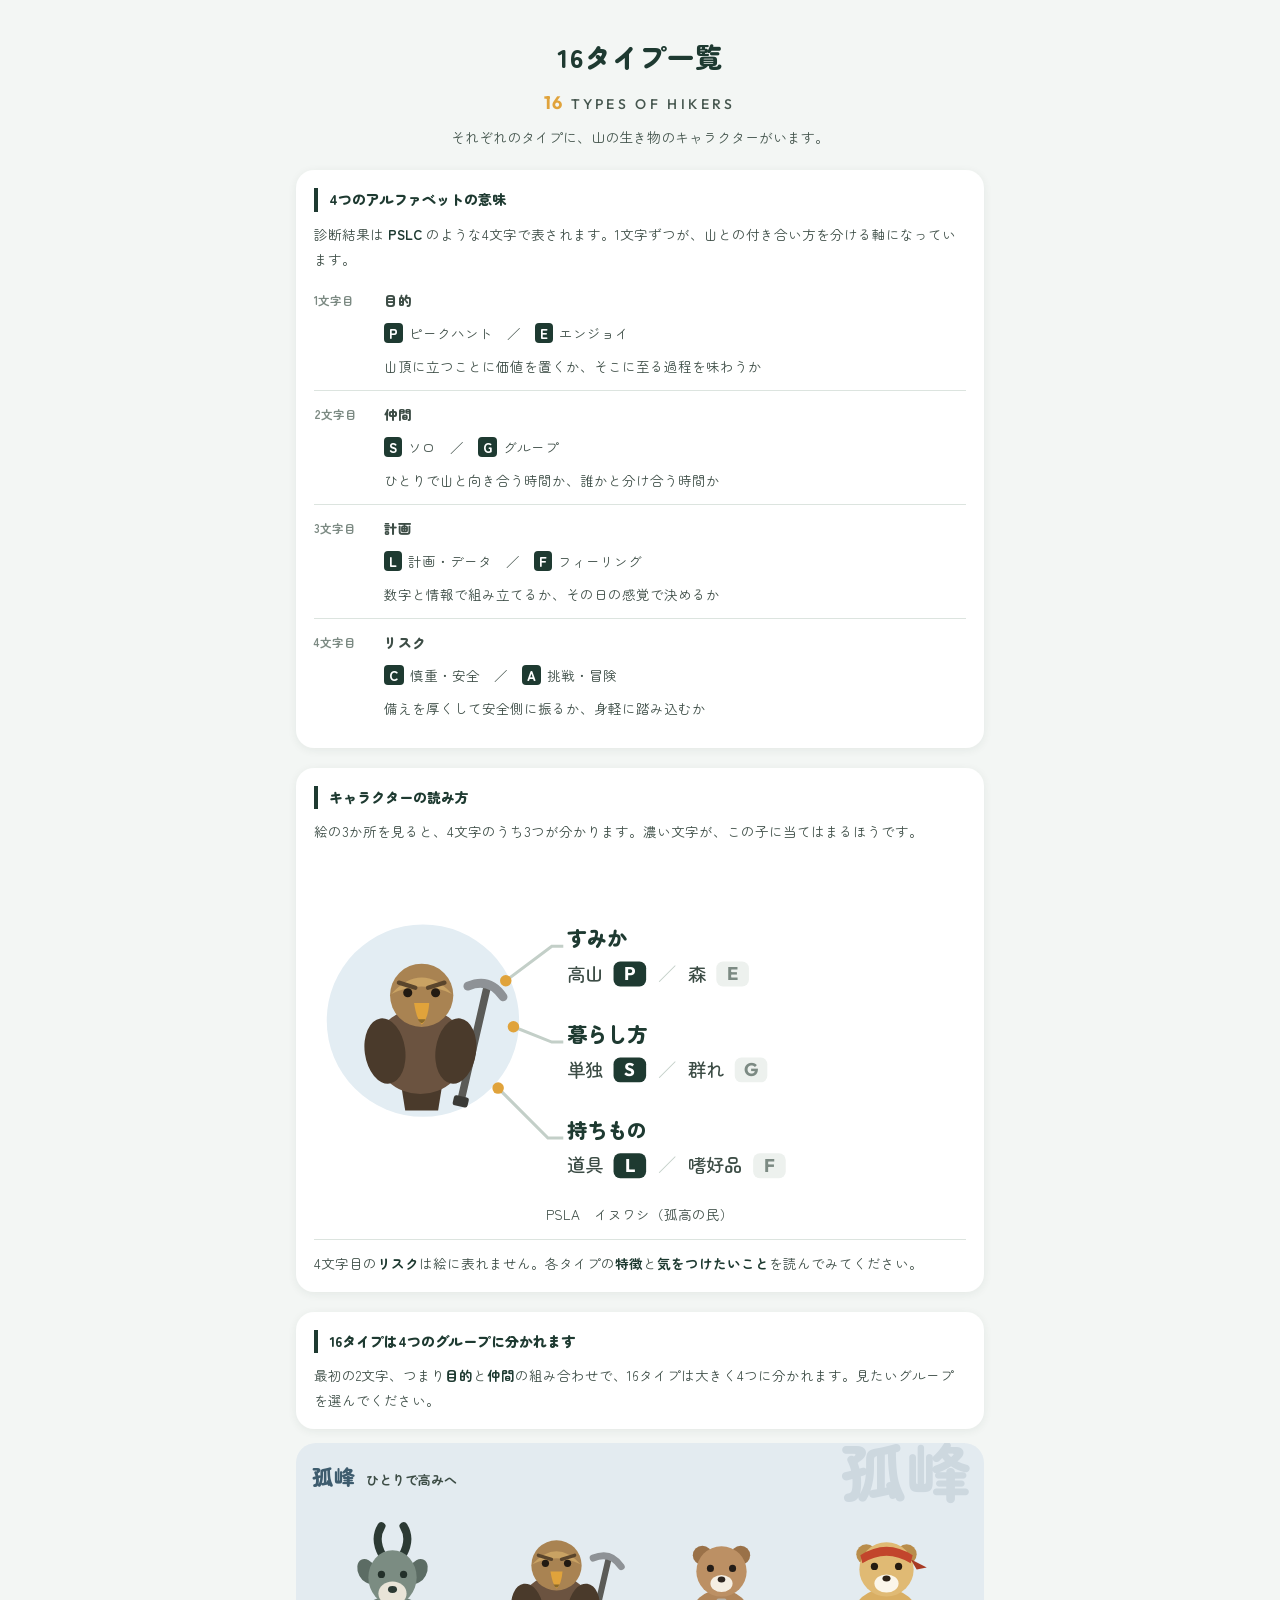
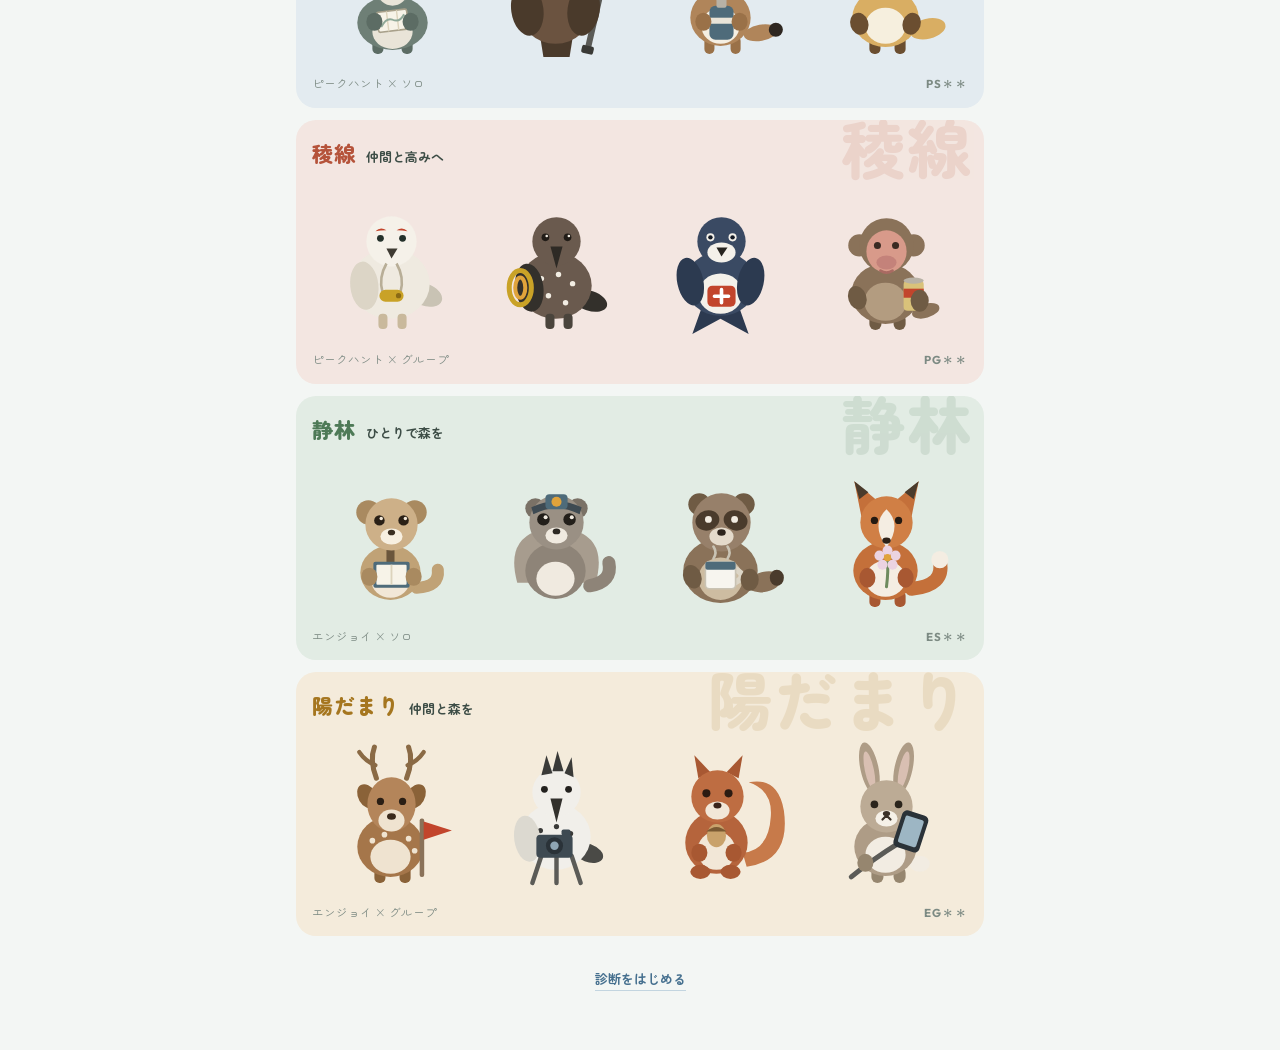
==== commit c20f10d9: "Add files via upload" ====
--- a/types.html
+++ b/types.html
@@ -21,27 +21,73 @@
     <p>それぞれのタイプに、山の生き物のキャラクターがいます。</p>
   </header>
 
-  <section class="legend">
-    <h2>4つのアルファベットの意味</h2>
-    <p>診断結果は <b>PSLC</b> のような4文字で表されます。1文字ずつが、山との付き合い方を分ける軸になっています。</p>
-    <div class="axis-table" id="axis-table"><!-- JSが4軸を生成 --></div>
-  </section>
-
-  <section class="legend">
-    <h2>16タイプは4つのグループに分かれます</h2>
-    <p>最初の2文字、つまり<b>目的</b>と<b>仲間</b>の組み合わせで、16タイプは大きく4つに分かれます。このページもこの順に並んでいます。</p>
-    <div class="group-table" id="group-table"><!-- JSが4グループを生成 --></div>
-  </section>
-
-  <section class="legend">
-    <h2>キャラクターの読み方</h2>
-    <p><b>生き物</b>は、最初の2文字を表しています。カモシカやライチョウのような<b>高山の生き物</b>はピークハント派、タヌキやリスのような<b>森の生き物</b>はエンジョイ派。イヌワシやキツネのような<b>単独で暮らす生き物</b>はソロ派、ニホンザルやシカのような<b>群れで暮らす生き物</b>はグループ派です。</p>
-    <p><b>持ちもの</b>は、後ろの2文字を表しています。地形図・ホイッスル・カメラのような<b>道具や情報</b>を持っているのは計画・データ派、マグカップ・花・バンダナのような<b>嗜好品や身につけるもの</b>を持っているのは感覚・フィーリング派です。</p>
-  </section>
-
-  <nav class="type-nav" id="type-nav" aria-label="タイプの目次"><!-- JSが生成 --></nav>
-
-  <div class="type-list" id="type-list"><!-- JSが16タイプを生成 --></div>
+  <!-- ========== 入口：仕組みの解説 ========== -->
+  <div id="intro">
+    <section class="legend">
+      <h2>4つのアルファベットの意味</h2>
+      <p>診断結果は <b>PSLC</b> のような4文字で表されます。1文字ずつが、山との付き合い方を分ける軸になっています。</p>
+      <div class="axis-table" id="axis-table"></div>
+    </section>
+
+    <section class="legend">
+      <h2>キャラクターの読み方</h2>
+      <p>絵の3か所を見ると、4文字のうち3つが分かります。濃い文字が、この子に当てはまるほうです。</p>
+      <div class="guide">
+        <svg viewBox="0 0 340 178" role="img" aria-label="キャラクターの読み方の図">
+          <g id="ch" transform="translate(4 32) scale(0.66)"></g>
+
+          <path class="g-line" d="M100 64 L124 46 L130 46"/>
+          <circle class="g-dot" cx="100" cy="64" r="3"/>
+          <text class="g-lbl" x="132" y="46">すみか</text>
+          <text class="g-opt" x="132" y="64">高山</text>
+          <rect x="156.2" y="54" width="17" height="13" rx="3.5" fill="#1E3A31"/>
+          <text class="g-chip-t" x="164.7" y="63.7" fill="#fff">P</text>
+          <text class="g-slash" x="179.2" y="64">／</text>
+          <text class="g-opt" x="195.2" y="64">森</text>
+          <rect x="209.8" y="54" width="17" height="13" rx="3.5" fill="#EDF1EE"/>
+          <text class="g-chip-t" x="218.3" y="63.7" fill="#7C8A83">E</text>
+
+          <path class="g-line" d="M104 88 L124 96 L130 96"/>
+          <circle class="g-dot" cx="104" cy="88" r="3"/>
+          <text class="g-lbl" x="132" y="96">暮らし方</text>
+          <text class="g-opt" x="132" y="114">単独</text>
+          <rect x="156.2" y="104" width="17" height="13" rx="3.5" fill="#1E3A31"/>
+          <text class="g-chip-t" x="164.7" y="113.7" fill="#fff">S</text>
+          <text class="g-slash" x="179.2" y="114">／</text>
+          <text class="g-opt" x="195.2" y="114">群れ</text>
+          <rect x="219.4" y="104" width="17" height="13" rx="3.5" fill="#EDF1EE"/>
+          <text class="g-chip-t" x="227.9" y="113.7" fill="#7C8A83">G</text>
+
+          <path class="g-line" d="M96 120 L122 146 L130 146"/>
+          <circle class="g-dot" cx="96" cy="120" r="3"/>
+          <text class="g-lbl" x="132" y="146">持ちもの</text>
+          <text class="g-opt" x="132" y="164">道具</text>
+          <rect x="156.2" y="154" width="17" height="13" rx="3.5" fill="#1E3A31"/>
+          <text class="g-chip-t" x="164.7" y="163.7" fill="#fff">L</text>
+          <text class="g-slash" x="179.2" y="164">／</text>
+          <text class="g-opt" x="195.2" y="164">嗜好品</text>
+          <rect x="229" y="154" width="17" height="13" rx="3.5" fill="#EDF1EE"/>
+          <text class="g-chip-t" x="237.5" y="163.7" fill="#7C8A83">F</text>
+        </svg>
+        <p class="g-cap">PSLA　イヌワシ（孤高の民）</p>
+      </div>
+      <p class="g-note">4文字目の<b>リスク</b>は絵に表れません。各タイプの<b>特徴</b>と<b>気をつけたいこと</b>を読んでみてください。</p>
+    </section>
+
+    <section class="legend legend-plain">
+      <h2>16タイプは4つのグループに分かれます</h2>
+      <p>最初の2文字、つまり<b>目的</b>と<b>仲間</b>の組み合わせで、16タイプは大きく4つに分かれます。見たいグループを選んでください。</p>
+    </section>
+
+    <div class="group-cards" id="group-cards"></div>
+  </div>
+
+  <!-- ========== グループ別の詳細 ========== -->
+  <div id="detail" hidden>
+    <nav class="group-tabs" id="group-tabs" aria-label="グループの切り替え"></nav>
+    <div id="group-body"></div>
+    <p class="list-foot hero-link"><a href="#" id="back-intro">4つのグループの説明に戻る</a></p>
+  </div>
 
   <p class="list-foot hero-link"><a href="index.html">診断をはじめる</a></p>
 
@@ -50,23 +96,21 @@
 <script src="data.js"></script>
 <script src="characters.js"></script>
 <script>
-/* data.js の TYPES と characters.js の CHARACTERS を突き合わせて一覧を作る。
-   タイプを増やしたときも、この2ファイルを直すだけで一覧に反映されます。 */
-/* 相性のいいタイプ（結果画面と同じルール） */
-function flipAxis(code, axisIndex) {
-  const ax = AXES[axisIndex];
-  const chars = code.split("");
-  chars[axisIndex] = chars[axisIndex] === ax.a ? ax.b : ax.a;
-  return chars.join("");
-}
-function findMatches(code) {
-  return [
-    { label: "息が合う相手", code: flipAxis(code, 2), why: "計画の立て方が逆どうし。抜けを補い合えます" },
-    { label: "刺激をくれる相手", code: flipAxis(code, 0), why: "登り方は近いのに、山に求めるものが違います" },
-  ];
-}
-
-/* 4軸の解説 */
+/* =========================================================
+   16タイプ一覧
+   入口では仕組みの解説だけを見せ、グループを選ぶと詳細に切り替わる。
+   URLは ?g=PS でグループ指定、#PSLC でタイプ指定に対応。
+   ========================================================= */
+const ORDER = ["PS", "PG", "ES", "EG"];
+const codesOf = (key) => Object.keys(TYPES).filter((c) => c.slice(0, 2) === key);
+
+/* ---------- 読み方の図にイヌワシを差し込む ---------- */
+const guideBox = document.getElementById("ch");
+if (guideBox) {
+  guideBox.innerHTML = characterSVG("PSLA").replace(/<svg[^>]*>|<\/svg>/g, "");
+}
+
+/* ---------- 4軸の解説 ---------- */
 const AXIS_MEMO = {
   PE: "山頂に立つことに価値を置くか、そこに至る過程を味わうか",
   SG: "ひとりで山と向き合う時間か、誰かと分け合う時間か",
@@ -83,50 +127,73 @@
     </div>
   </div>`).join("");
 
-/* 4グループの解説 */
-const ORDER = ["PS", "PG", "ES", "EG"];
-document.getElementById("group-table").innerHTML = ORDER.map((key) => {
+/* ---------- 入口の4グループカード ---------- */
+document.getElementById("group-cards").innerHTML = ORDER.map((key) => {
   const g = GROUPS[key];
-  return `<a class="gr-row" href="#g-${key}" style="background:${g.band}">
-    <span class="gr-mark" style="background:${g.deep}"></span>
-    <span class="gr-body">
-      <span class="gr-name">${g.name}</span>
-      <span class="gr-lead">${g.lead}</span>
-      <span class="gr-axis">${g.axis}　${key}＊＊</span>
-    </span>
-  </a>`;
+  return `
+    <a class="gcard" href="?g=${key}" data-g="${key}" style="background:${g.band}">
+      <span class="gcard-bg" style="color:${g.deep}">${g.name}</span>
+      <span class="gcard-head">
+        <span class="gcard-name" style="color:${g.deep}">${g.name}</span>
+        <span class="gcard-lead">${g.lead}</span>
+      </span>
+      <span class="gcard-chars">
+        ${codesOf(key).map((c) => characterSVG(c, "char", true)).join("")}
+      </span>
+      <span class="gcard-foot">
+        <span class="gcard-axis">${g.axis}</span>
+        <span class="gcard-code">${key}＊＊</span>
+      </span>
+    </a>`;
 }).join("");
 
-document.getElementById("type-nav").innerHTML = ORDER.map((key) => {
+/* ---------- グループ切り替えタブ ---------- */
+document.getElementById("group-tabs").innerHTML = ORDER.map((key) => {
   const g = GROUPS[key];
-  const list = Object.keys(TYPES).filter((c) => c.slice(0, 2) === key);
-  return `<div class="nav-set">
-    <p class="nav-label" style="color:${g.deep}">${g.name}</p>
-    <div class="nav-row">${list.map((code) =>
-      `<a href="#${code}" style="background:${g.band}">
-        ${characterSVG(code, "char nav-char")}<span style="color:${g.deep}">${code}</span></a>`
-    ).join("")}</div>
-  </div>`;
+  return `<button class="gtab" data-g="${key}">
+    ${characterSVG(codesOf(key)[0], "char gtab-char", true)}
+    <span class="gtab-name">${g.name}</span>
+  </button>`;
 }).join("");
 
+/* ---------- 相性のいいタイプ（結果画面と同じルール） ---------- */
+function flipAxis(code, axisIndex) {
+  const ax = AXES[axisIndex];
+  const chars = code.split("");
+  chars[axisIndex] = chars[axisIndex] === ax.a ? ax.b : ax.a;
+  return chars.join("");
+}
+function findMatches(code) {
+  return [
+    { label: "息が合う相手", code: flipAxis(code, 2), why: "計画の立て方が逆どうし。抜けを補い合えます" },
+    { label: "刺激をくれる相手", code: flipAxis(code, 0), why: "登り方は近いのに、山に求めるものが違います" },
+  ];
+}
+
+/* ---------- タイプ1件のカード ---------- */
 function typeCard(code) {
   const t = TYPES[code];
   const c = CHARACTERS[code] || { animal: "", item: "" };
   const g = groupOf(code);
+
   const axisText = code.split("").map((ch, i) => {
     const ax = AXES[i];
     return `<span class="ax"><b>${ch}</b>${ch === ax.a ? ax.aName : ax.bName}</span>`;
   }).join("");
 
   const matches = findMatches(code).map((m) => {
-    const mt = TYPES[m.code];
+    const mt = TYPES[m.code], mc = CHARACTERS[m.code];
     if (!mt) return "";
     return `
       <a class="match" href="#${m.code}" style="background:${groupOf(m.code).band}">
         ${characterSVG(m.code, "char char-sm")}
         <span class="match-body">
           <span class="match-label">${m.label}</span>
-          <span class="match-name"><span class="match-code" style="background:${groupOf(m.code).deep}">${m.code}</span>${mt.name}</span>
+          <span class="match-name">
+            <span class="match-code" style="background:${groupOf(m.code).deep}">${m.code}</span>
+            ${mc ? mc.animal : mt.name}
+          </span>
+          <span class="match-type">${mt.name}</span>
           <span class="match-why">${m.why}</span>
         </span>
       </a>`;
@@ -138,8 +205,8 @@
         ${characterSVG(code, "char ti-char")}
         <div class="ti-title">
           <span class="tc-code" style="background:${g.deep}">${code}</span>
-          <h2 class="ti-name">${t.name}</h2>
-          <p class="tc-animal">（${c.animal}）</p>
+          <h3 class="ti-name">${c.animal}</h3>
+          <p class="tc-type">${t.name}</p>
           <p class="tc-copy">「${t.copy}」</p>
         </div>
       </header>
@@ -147,17 +214,17 @@
       <div class="ti-axes">${axisText}</div>
 
       <section class="ti-block">
-        <h3 class="ti-label">特徴</h3>
+        <h4 class="ti-label">特徴</h4>
         <p class="ti-text">${t.features}</p>
       </section>
 
       <section class="ti-block ti-caution">
-        <h3 class="ti-label">気をつけたいこと</h3>
+        <h4 class="ti-label">気をつけたいこと</h4>
         <p class="ti-text">${t.caution}</p>
       </section>
 
       <section class="ti-block">
-        <h3 class="ti-label">一緒に登ると面白い相手</h3>
+        <h4 class="ti-label">一緒に登ると面白い相手</h4>
         ${matches}
       </section>
 
@@ -165,16 +232,88 @@
     </article>`;
 }
 
-document.getElementById("type-list").innerHTML = ORDER.map((key) => {
+/* ---------- 表示の切り替え ---------- */
+function showIntro() {
+  document.getElementById("intro").hidden = false;
+  document.getElementById("detail").hidden = true;
+}
+
+function showGroup(key, anchor) {
   const g = GROUPS[key];
-  const list = Object.keys(TYPES).filter((c) => c.slice(0, 2) === key);
-  return `
-    <h2 class="group-head" id="g-${key}" style="border-color:${g.deep}">
-      <span class="gh-name" style="color:${g.deep}">${g.name}</span>
-      <span class="gh-axis">${g.axis}</span>
-    </h2>
-    ${list.map(typeCard).join("")}`;
-}).join("");
+  if (!g) return showIntro();
+
+  document.getElementById("intro").hidden = true;
+  document.getElementById("detail").hidden = false;
+
+  document.querySelectorAll(".gtab").forEach((b) => {
+    const on = b.dataset.g === key;
+    b.classList.toggle("on", on);
+    b.style.background = on ? GROUPS[b.dataset.g].band : "";
+    b.style.color = on ? GROUPS[b.dataset.g].deep : "";
+  });
+
+  document.getElementById("group-body").innerHTML = `
+    <div class="group-hero" style="background:${g.band}">
+      <span class="gh-bg" style="color:${g.deep}">${g.name}</span>
+      <p class="gh-name" style="color:${g.deep}">${g.name}</p>
+      <p class="gh-lead">${g.lead}</p>
+      <p class="gh-axis">${g.axis}　${key}＊＊</p>
+    </div>
+    ${codesOf(key).map(typeCard).join("")}`;
+
+  const target = anchor && document.getElementById(anchor);
+  if (target) target.scrollIntoView({ block: "start" });
+  else window.scrollTo({ top: 0 });
+}
+
+/* ---------- URLから初期表示を決める ----------
+   ?g=PS があればそのグループ。なければ #PSLC のアンカーから逆引きする */
+function routeFromURL() {
+  const q = new URLSearchParams(location.search).get("g");
+  const hash = (location.hash || "").slice(1);
+
+  if (q && GROUPS[q]) return showGroup(q, TYPES[hash] ? hash : null);
+  if (hash && TYPES[hash]) return showGroup(hash.slice(0, 2), hash);
+  if (hash && GROUPS[hash]) return showGroup(hash, null);
+  showIntro();
+}
+
+/* ---------- 操作 ---------- */
+document.getElementById("group-cards").addEventListener("click", (e) => {
+  const card = e.target.closest(".gcard");
+  if (!card) return;
+  e.preventDefault();
+  history.pushState(null, "", `?g=${card.dataset.g}`);
+  showGroup(card.dataset.g);
+});
+
+document.getElementById("group-tabs").addEventListener("click", (e) => {
+  const tab = e.target.closest(".gtab");
+  if (!tab) return;
+  history.pushState(null, "", `?g=${tab.dataset.g}`);
+  showGroup(tab.dataset.g);
+});
+
+document.getElementById("back-intro").addEventListener("click", (e) => {
+  e.preventDefault();
+  history.pushState(null, "", location.pathname);
+  showIntro();
+  window.scrollTo({ top: 0 });
+});
+
+/* 詳細内の相性リンクは、別グループなら切り替えてから移動する */
+document.getElementById("group-body").addEventListener("click", (e) => {
+  const link = e.target.closest(".match");
+  if (!link) return;
+  const code = link.getAttribute("href").slice(1);
+  if (!TYPES[code]) return;
+  e.preventDefault();
+  history.pushState(null, "", `?g=${code.slice(0, 2)}#${code}`);
+  showGroup(code.slice(0, 2), code);
+});
+
+window.addEventListener("popstate", routeFromURL);
+routeFromURL();
 </script>
 </body>
 </html>
--- a/style.css
+++ b/style.css
@@ -368,11 +368,6 @@
   box-shadow: var(--shadow-card);
 }
 
-.result-name {
-  font-size: 25px;
-  font-weight: 900;
-  margin-bottom: 10px;
-}
 .result-desc {
   font-size: 14.5px;
   color: #45564e;
@@ -509,7 +504,14 @@
 
 .result-char { margin: 2px 0 6px; }
 .result-animal {
-  font-size: 13.5px;
+  font-size: 27px;
+  font-weight: 900;
+  letter-spacing: .04em;
+  line-height: 1.35;
+  margin-bottom: 4px;
+}
+.result-name {
+  font-size: 14px;
   font-weight: 700;
   color: var(--stone);
   margin-bottom: 12px;
@@ -578,32 +580,107 @@
 .legend p + p { margin-top: 8px; }
 .legend b { color: var(--pine); }
 
-/* ---- 目次 ---- */
-.type-nav {
+/* ---- 入口：4グループのカード ---- */
+.group-cards { display: grid; gap: 12px; margin-bottom: 8px; }
+.gcard {
+  position: relative;
+  display: block;
+  border-radius: 20px;
+  padding: 16px 16px 14px;
+  text-decoration: none;
+  color: inherit;
+  overflow: hidden;
+}
+.gcard:focus-visible { outline: 3px solid var(--sun); outline-offset: 3px; }
+.gcard-bg {
+  position: absolute;
+  right: 10px;
+  top: -6px;
+  font-size: 64px;
+  font-weight: 900;
+  letter-spacing: .04em;
+  opacity: .13;
+  line-height: 1;
+  pointer-events: none;
+  white-space: nowrap;
+}
+.gcard-head {
+  position: relative;
+  display: flex;
+  align-items: baseline;
+  gap: 10px;
+  flex-wrap: wrap;
+}
+.gcard-name { font-size: 21px; font-weight: 900; letter-spacing: .04em; }
+.gcard-lead { font-size: 13px; font-weight: 700; color: #3d4d46; }
+.gcard-chars {
+  position: relative;
   display: grid;
-  grid-template-columns: repeat(auto-fill, minmax(72px, 1fr));
+  grid-template-columns: repeat(4, 1fr);
+  gap: 4px;
+  margin: 10px 0 8px;
+}
+.gcard-chars svg { width: 100%; height: auto; display: block; }
+.gcard-foot {
+  position: relative;
+  display: flex;
+  justify-content: space-between;
+  align-items: baseline;
   gap: 8px;
-  margin-bottom: 30px;
-}
-.type-nav a {
+  font-size: 11.5px;
+  color: var(--stone);
+}
+.gcard-code { font-family: "Outfit", var(--font); font-weight: 700; letter-spacing: .08em; }
+
+/* ---- 詳細：切り替えタブ ---- */
+.group-tabs {
+  display: grid;
+  grid-template-columns: repeat(4, 1fr);
+  gap: 6px;
+  margin-bottom: 18px;
+  position: sticky;
+  top: 0;
+  z-index: 5;
+  background: var(--birch);
+  padding: 8px 0;
+}
+.gtab {
+  font-family: inherit;
+  border: 1.5px solid var(--line);
+  background: var(--paper);
+  color: var(--stone);
+  border-radius: 14px;
+  padding: 7px 2px 6px;
+  cursor: pointer;
   display: block;
-  text-align: center;
-  text-decoration: none;
-  background: var(--paper);
-  border-radius: 13px;
-  padding: 7px 4px 6px;
-  box-shadow: var(--shadow-card);
-}
-.type-nav a:hover { background: #FBFCFB; }
-.type-nav a:focus-visible { outline: 3px solid var(--sun); outline-offset: 2px; }
-.nav-char { width: 100%; max-width: 58px; margin: 0 auto 2px; }
-.type-nav span {
-  display: block;
-  font-size: 10.5px;
-  font-weight: 900;
-  letter-spacing: .1em;
-  color: var(--pine);
-}
+}
+.gtab.on { border-color: transparent; font-weight: 900; }
+.gtab:focus-visible { outline: 3px solid var(--sun); outline-offset: 2px; }
+.gtab-char { width: 100%; max-width: 42px; margin: 0 auto 1px; display: block; }
+.gtab-name { font-size: 11.5px; font-weight: 700; display: block; }
+
+/* ---- 詳細：グループの大見出し ---- */
+.group-hero {
+  position: relative;
+  border-radius: 20px;
+  padding: 20px 18px 18px;
+  margin-bottom: 18px;
+  overflow: hidden;
+}
+.gh-bg {
+  position: absolute;
+  right: 8px;
+  top: -10px;
+  font-size: 82px;
+  font-weight: 900;
+  letter-spacing: .04em;
+  opacity: .14;
+  line-height: 1;
+  white-space: nowrap;
+}
+.gh-name { position: relative; font-size: 26px; font-weight: 900; letter-spacing: .05em; }
+.gh-lead { position: relative; font-size: 14px; font-weight: 700; color: #3d4d46; margin-top: 3px; }
+.gh-axis { position: relative; font-size: 11.5px; color: var(--stone); margin-top: 7px; }
 
 /* ---- 各タイプ ---- */
 .type-item {
@@ -627,8 +704,8 @@
   border-radius: 5px;
   padding: 2px 9px;
 }
-.ti-name { font-size: 19px; font-weight: 900; margin-top: 6px; line-height: 1.4; }
-.tc-animal { font-size: 12px; font-weight: 700; color: var(--stone); margin-top: 2px; }
+.ti-name { font-size: 21px; font-weight: 900; margin-top: 6px; line-height: 1.35; }
+.tc-type { font-size: 12.5px; font-weight: 700; color: var(--stone); margin-top: 3px; }
 .tc-copy { font-size: 13.5px; font-weight: 700; color: var(--fjord); margin-top: 6px; line-height: 1.6; }
 
 /* 4軸の内訳 */
@@ -685,7 +762,9 @@
 .type-item .match-label,
 .type-item .match-name,
 .type-item .match-why { display: block; }
-.type-item .match-name { margin: 3px 0; font-size: 15px; }
+.type-item .match-name { margin: 3px 0 1px; font-size: 15px; }
+.match-type { font-size: 11.5px; font-weight: 700; color: var(--stone); }
+.type-item .match-type { display: block; margin-bottom: 2px; }
 .type-item .match-code { margin-right: 8px; }
 
 .list-foot { text-align: center; margin-top: 32px; }
@@ -750,35 +829,24 @@
 .gr-lead { font-size: 12.5px; color: #3d4d46; }
 .gr-axis { font-size: 11.5px; color: var(--stone); flex-basis: 100%; }
 
-/* グループの見出し */
-.group-head {
-  display: flex;
-  align-items: baseline;
-  gap: 10px;
-  flex-wrap: wrap;
-  margin: 30px 0 12px;
-  padding-left: 12px;
-  border-left: 5px solid var(--pine);
-  scroll-margin-top: 12px;
-}
-.group-head:first-child { margin-top: 6px; }
-.gh-name { font-size: 19px; font-weight: 900; letter-spacing: .03em; }
-.gh-axis { font-size: 12px; font-weight: 700; color: var(--stone); }
-
-/* 目次をグループごとに */
-.type-nav { display: block; margin-bottom: 26px; }
-.nav-set { margin-bottom: 14px; }
-.nav-label { font-size: 12px; font-weight: 900; margin-bottom: 5px; padding-left: 2px; }
-.nav-row {
-  display: grid;
-  grid-template-columns: repeat(4, 1fr);
-  gap: 7px;
-}
-.nav-row a {
-  display: block;
-  text-align: center;
-  text-decoration: none;
-  border-radius: 13px;
-  padding: 7px 4px 6px;
-}
-.nav-row a:focus-visible { outline: 3px solid var(--sun); outline-offset: 2px; }
+/* ---------- 紹介ページ：キャラクターの読み方の図 ---------- */
+.guide { margin: 14px 0 4px; }
+.guide svg { width: 100%; height: auto; display: block; }
+.g-line { stroke: #C3CFC8; stroke-width: 1.6; fill: none; }
+.g-dot { fill: var(--sun); }
+.g-lbl { font-family: var(--font); font-size: 10.6px; font-weight: 900; fill: var(--pine); }
+.g-opt { font-family: var(--font); font-size: 9.6px; font-weight: 500; fill: #3d4d46; }
+.g-slash { font-family: var(--font); font-size: 9.6px; fill: #C3CFC8; }
+.g-chip-t { font-family: "Outfit", var(--font); font-size: 9.6px; font-weight: 700; text-anchor: middle; }
+.g-cap { font-size: 11.5px; color: var(--stone); text-align: center; margin-top: 2px; }
+.g-note {
+  font-size: 12.5px;
+  color: var(--stone);
+  margin-top: 12px;
+  padding-top: 11px;
+  border-top: 1px solid var(--line);
+  line-height: 1.75;
+}
+.g-note b { color: var(--pine); }
+
+.legend-plain { margin-bottom: 14px; }
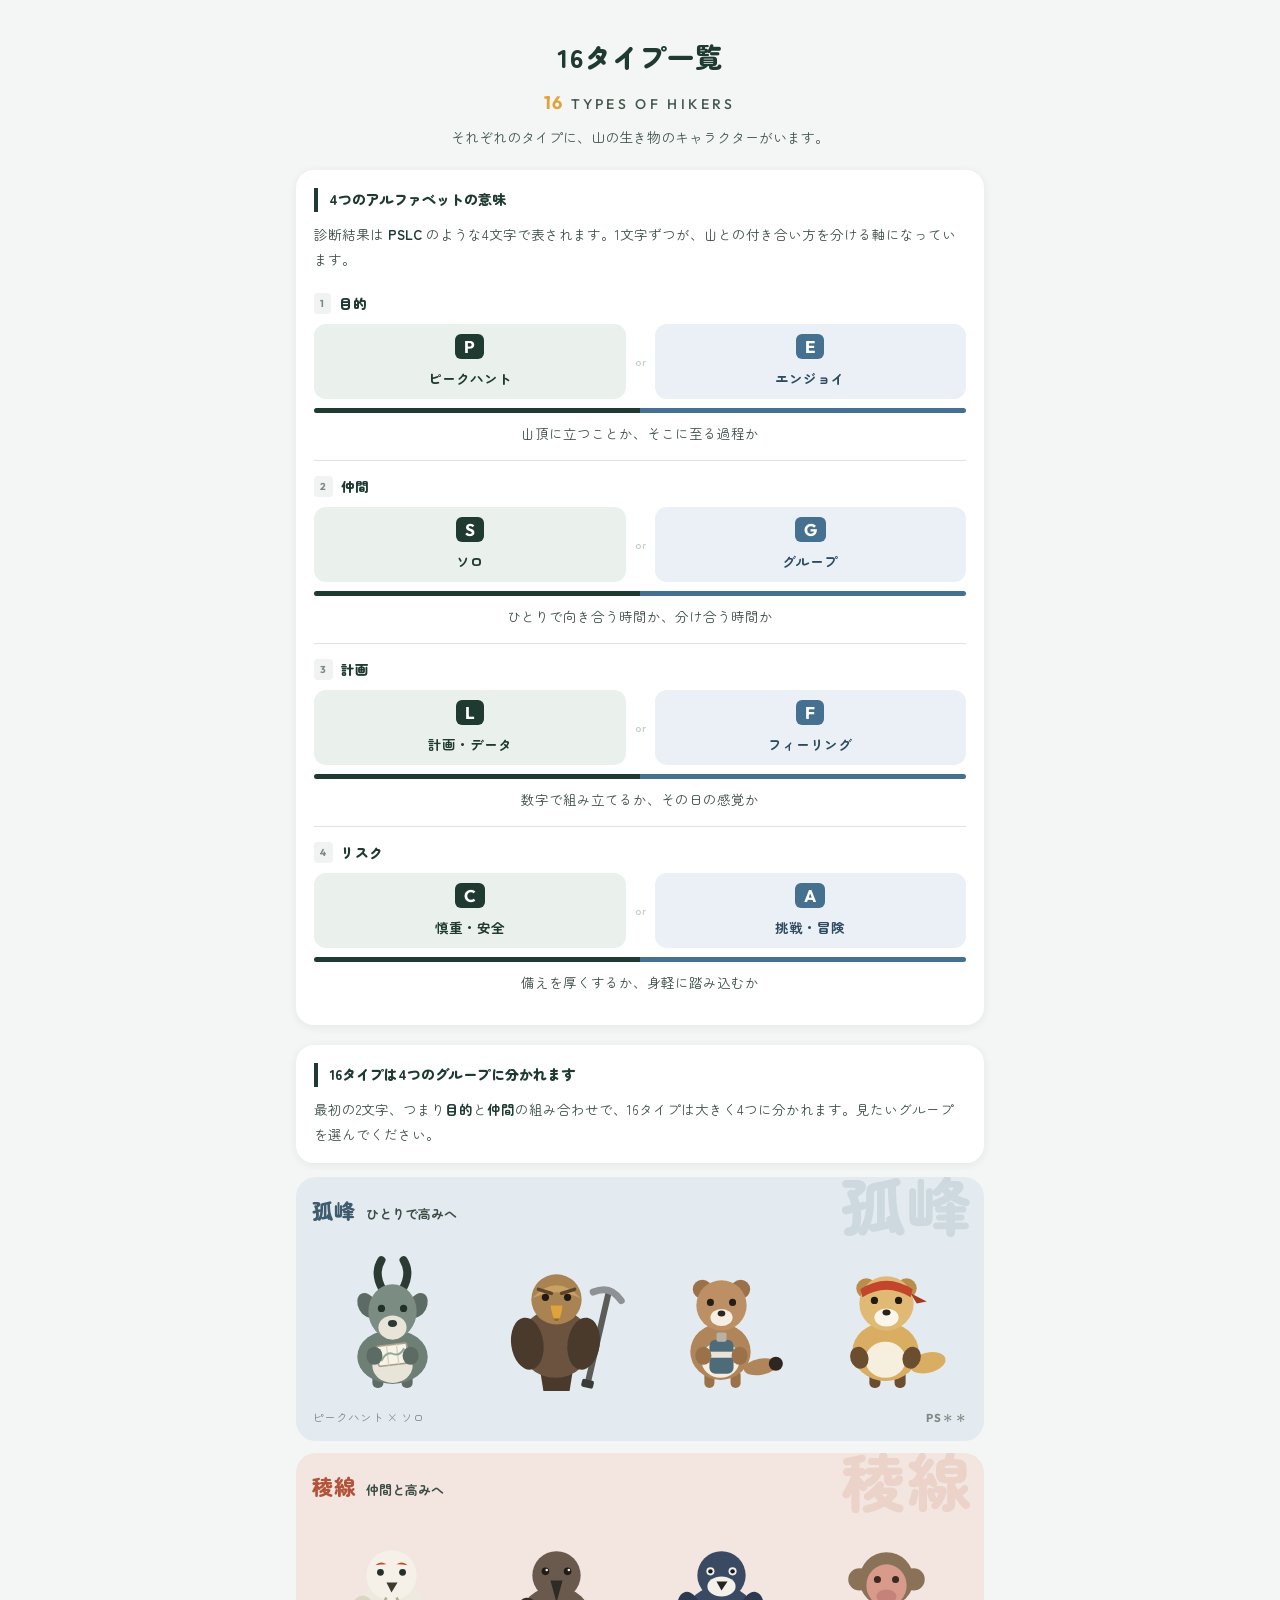
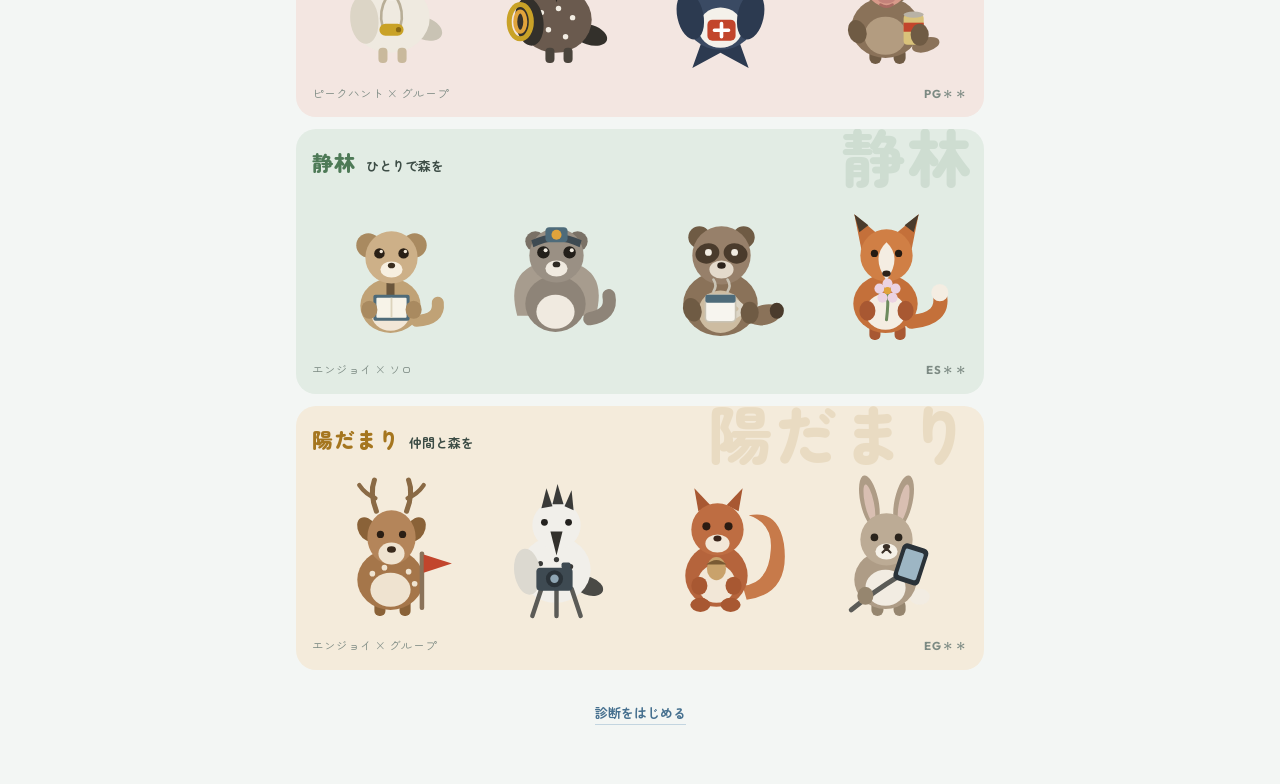
==== commit c7778d27: "Add files via upload" ====
--- a/types.html
+++ b/types.html
@@ -29,51 +29,6 @@
       <div class="axis-table" id="axis-table"></div>
     </section>
 
-    <section class="legend">
-      <h2>キャラクターの読み方</h2>
-      <p>絵の3か所を見ると、4文字のうち3つが分かります。濃い文字が、この子に当てはまるほうです。</p>
-      <div class="guide">
-        <svg viewBox="0 0 340 178" role="img" aria-label="キャラクターの読み方の図">
-          <g id="ch" transform="translate(4 32) scale(0.66)"></g>
-
-          <path class="g-line" d="M100 64 L124 46 L130 46"/>
-          <circle class="g-dot" cx="100" cy="64" r="3"/>
-          <text class="g-lbl" x="132" y="46">すみか</text>
-          <text class="g-opt" x="132" y="64">高山</text>
-          <rect x="156.2" y="54" width="17" height="13" rx="3.5" fill="#1E3A31"/>
-          <text class="g-chip-t" x="164.7" y="63.7" fill="#fff">P</text>
-          <text class="g-slash" x="179.2" y="64">／</text>
-          <text class="g-opt" x="195.2" y="64">森</text>
-          <rect x="209.8" y="54" width="17" height="13" rx="3.5" fill="#EDF1EE"/>
-          <text class="g-chip-t" x="218.3" y="63.7" fill="#7C8A83">E</text>
-
-          <path class="g-line" d="M104 88 L124 96 L130 96"/>
-          <circle class="g-dot" cx="104" cy="88" r="3"/>
-          <text class="g-lbl" x="132" y="96">暮らし方</text>
-          <text class="g-opt" x="132" y="114">単独</text>
-          <rect x="156.2" y="104" width="17" height="13" rx="3.5" fill="#1E3A31"/>
-          <text class="g-chip-t" x="164.7" y="113.7" fill="#fff">S</text>
-          <text class="g-slash" x="179.2" y="114">／</text>
-          <text class="g-opt" x="195.2" y="114">群れ</text>
-          <rect x="219.4" y="104" width="17" height="13" rx="3.5" fill="#EDF1EE"/>
-          <text class="g-chip-t" x="227.9" y="113.7" fill="#7C8A83">G</text>
-
-          <path class="g-line" d="M96 120 L122 146 L130 146"/>
-          <circle class="g-dot" cx="96" cy="120" r="3"/>
-          <text class="g-lbl" x="132" y="146">持ちもの</text>
-          <text class="g-opt" x="132" y="164">道具</text>
-          <rect x="156.2" y="154" width="17" height="13" rx="3.5" fill="#1E3A31"/>
-          <text class="g-chip-t" x="164.7" y="163.7" fill="#fff">L</text>
-          <text class="g-slash" x="179.2" y="164">／</text>
-          <text class="g-opt" x="195.2" y="164">嗜好品</text>
-          <rect x="229" y="154" width="17" height="13" rx="3.5" fill="#EDF1EE"/>
-          <text class="g-chip-t" x="237.5" y="163.7" fill="#7C8A83">F</text>
-        </svg>
-        <p class="g-cap">PSLA　イヌワシ（孤高の民）</p>
-      </div>
-      <p class="g-note">4文字目の<b>リスク</b>は絵に表れません。各タイプの<b>特徴</b>と<b>気をつけたいこと</b>を読んでみてください。</p>
-    </section>
-
     <section class="legend legend-plain">
       <h2>16タイプは4つのグループに分かれます</h2>
       <p>最初の2文字、つまり<b>目的</b>と<b>仲間</b>の組み合わせで、16タイプは大きく4つに分かれます。見たいグループを選んでください。</p>
@@ -104,27 +59,26 @@
 const ORDER = ["PS", "PG", "ES", "EG"];
 const codesOf = (key) => Object.keys(TYPES).filter((c) => c.slice(0, 2) === key);
 
-/* ---------- 読み方の図にイヌワシを差し込む ---------- */
-const guideBox = document.getElementById("ch");
-if (guideBox) {
-  guideBox.innerHTML = characterSVG("PSLA").replace(/<svg[^>]*>|<\/svg>/g, "");
-}
-
 /* ---------- 4軸の解説 ---------- */
 const AXIS_MEMO = {
-  PE: "山頂に立つことに価値を置くか、そこに至る過程を味わうか",
-  SG: "ひとりで山と向き合う時間か、誰かと分け合う時間か",
-  LF: "数字と情報で組み立てるか、その日の感覚で決めるか",
-  CA: "備えを厚くして安全側に振るか、身軽に踏み込むか",
+  PE: "山頂に立つことか、そこに至る過程か",
+  SG: "ひとりで向き合う時間か、分け合う時間か",
+  LF: "数字で組み立てるか、その日の感覚か",
+  CA: "備えを厚くするか、身軽に踏み込むか",
 };
 document.getElementById("axis-table").innerHTML = AXES.map((ax, i) => `
-  <div class="ax-row">
-    <span class="ax-pos">${i + 1}文字目</span>
-    <div class="ax-main">
-      <p class="ax-title">${ax.title}</p>
-      <p class="ax-pair"><b>${ax.a}</b> ${ax.aName}　／　<b>${ax.b}</b> ${ax.bName}</p>
-      <p class="ax-memo">${AXIS_MEMO[ax.id]}</p>
+  <div class="ax-item">
+    <div class="ax-head">
+      <span class="ax-pos">${i + 1}</span>
+      <span class="ax-name">${ax.title}</span>
     </div>
+    <div class="ax-pair">
+      <div class="ax-side l"><span class="ax-ltr">${ax.a}</span><p class="ax-word">${ax.aName}</p></div>
+      <span class="ax-vs">or</span>
+      <div class="ax-side r"><span class="ax-ltr">${ax.b}</span><p class="ax-word">${ax.bName}</p></div>
+    </div>
+    <div class="ax-bar"><i></i><i></i></div>
+    <p class="ax-memo">${AXIS_MEMO[ax.id]}</p>
   </div>`).join("");
 
 /* ---------- 入口の4グループカード ---------- */
--- a/style.css
+++ b/style.css
@@ -346,26 +346,28 @@
 .result {
   margin: auto 0;
   text-align: center;
-  padding: 28px 0;
+  padding: 0 0 28px;
 }
 .result-eyebrow {
-  font-size: 14px;
-  font-weight: 700;
+  font-size: 12.5px;
+  font-weight: 700;
+  letter-spacing: .08em;
   color: var(--stone);
-  margin-bottom: 14px;
-}
+  margin-bottom: 10px;
+}
+/* コードは記号なので小さく。主役は動物名 */
 .result-code {
   display: inline-block;
   background: var(--pine); /* JSがグループ色に差し替えます */
   color: #fff;
-  font-size: 33px;
-  font-weight: 900;
-  letter-spacing: .2em;
-  line-height: 1.25;
-  padding: 11px 16px 11px 24px;
-  border-radius: 14px;
-  margin-bottom: 16px;
-  box-shadow: var(--shadow-card);
+  font-family: "Outfit", var(--font);
+  font-size: 14px;
+  font-weight: 700;
+  letter-spacing: .18em;
+  line-height: 1;
+  padding: 6px 9px 6px 15px;
+  border-radius: 7px;
+  margin-bottom: 4px;
 }
 
 .result-desc {
@@ -420,17 +422,19 @@
 /* ---------- 小さい画面の微調整 ---------- */
 @media (max-width: 360px) {
   .hero-title { font-size: 29px; }
-  .result-code { font-size: 28px; padding: 10px 14px 10px 21px; }
+  .result-animal { font-size: 31px; }
+  .char-lg { width: 128px; }
 }
 
 
 /* ---------- 結果画面：キャッチコピー ---------- */
 .result-copy {
-  font-size: 16px;
+  font-size: 15px;
   font-weight: 700;
   color: var(--fjord);
-  margin-bottom: 26px;
+  margin: 22px 0 30px;
   padding: 0 8px;
+  line-height: 1.7;
 }
 
 /* ---------- 結果画面：説明パネル ---------- */
@@ -499,22 +503,22 @@
    キャラクター
    ========================================================= */
 .char { display: block; width: 100%; height: auto; }
-.char-lg { width: 168px; margin: 0 auto; }
+.char-lg { width: 142px; margin: 0 auto; }
 .char-sm { width: 62px; flex-shrink: 0; }
 
-.result-char { margin: 2px 0 6px; }
+.result-char { margin: 6px 0 2px; }
 .result-animal {
-  font-size: 27px;
+  font-size: 36px;
   font-weight: 900;
+  letter-spacing: .06em;
+  line-height: 1.3;
+  margin-bottom: 2px;
+}
+.result-name {
+  font-size: 13.5px;
+  font-weight: 700;
   letter-spacing: .04em;
-  line-height: 1.35;
-  margin-bottom: 4px;
-}
-.result-name {
-  font-size: 14px;
-  font-weight: 700;
   color: var(--stone);
-  margin-bottom: 12px;
 }
 
 /* 相性欄はキャラクターを左に並べる */
@@ -550,7 +554,31 @@
   border-radius: 18px;
   padding: 12px 8px;
 }
-.cast .char { width: 100%; max-width: 74px; margin: 0 auto; }
+.cast .char {
+  width: 100%;
+  max-width: 74px;
+  margin: 0 auto;
+  /* 開いたときに順番に現れ、そのあとゆっくり上下に揺れる */
+  opacity: 0;
+  animation:
+    castIn .5s cubic-bezier(.2, .7, .3, 1) forwards,
+    castFloat var(--fd, 5.2s) ease-in-out infinite;
+  animation-delay: var(--d, 0s), calc(var(--d, 0s) + .5s);
+}
+
+@keyframes castIn {
+  from { opacity: 0; transform: translateY(10px) scale(.94); }
+  to   { opacity: 1; transform: none; }
+}
+@keyframes castFloat {
+  0%, 100% { transform: translateY(0); }
+  50%      { transform: translateY(-5px); }
+}
+
+/* 動きが苦手な人には出さない */
+@media (prefers-reduced-motion: reduce) {
+  .cast .char { opacity: 1; animation: none; }
+}
 
 /* =========================================================
    16タイプ紹介ページ（types.html）
@@ -781,36 +809,57 @@
 .match-link:focus-visible { outline: 3px solid var(--sun); outline-offset: 2px; }
 
 /* =========================================================
-   紹介ページ：4軸と4グループの解説
+   紹介ページ：4軸の解説（左右対比）
    ========================================================= */
-.axis-table { margin-top: 12px; }
-.ax-row {
-  display: flex;
-  gap: 12px;
-  padding: 11px 0;
-  border-top: 1px solid var(--line);
-}
-.ax-row:first-child { border-top: none; padding-top: 4px; }
+.axis-table { margin-top: 16px; }
+.ax-item { padding: 14px 0; border-top: 1px solid var(--line); }
+.ax-item:first-child { border-top: none; padding-top: 4px; }
+
+.ax-head { display: flex; align-items: center; gap: 8px; margin-bottom: 9px; }
 .ax-pos {
-  flex-shrink: 0;
-  width: 58px;
-  font-size: 11.5px;
-  font-weight: 700;
+  font-family: "Outfit", var(--font);
+  font-size: 10px;
+  font-weight: 700;
+  letter-spacing: .06em;
   color: var(--stone);
-  padding-top: 3px;
-}
-.ax-main { flex: 1; min-width: 0; }
-.ax-title { font-size: 14px; font-weight: 900; line-height: 1.5; }
-.ax-pair { font-size: 13.5px; margin-top: 2px; color: #3d4d46; }
-.ax-pair b {
-  font-weight: 900;
+  background: #F0F3F1;
+  border-radius: 4px;
+  padding: 2px 6px;
+}
+.ax-name { font-size: 13.5px; font-weight: 900; }
+
+.ax-pair { display: flex; align-items: stretch; gap: 9px; }
+.ax-side {
+  flex: 1;
+  min-width: 0;
+  text-align: center;
+  border-radius: 12px;
+  padding: 9px 6px 8px;
+}
+.ax-side.l { background: #EAF0EC; }
+.ax-side.r { background: #EAF0F5; }
+.ax-ltr {
+  font-family: "Outfit", var(--font);
+  font-size: 17px;
+  font-weight: 700;
+  line-height: 1;
+  display: inline-block;
+  border-radius: 6px;
+  padding: 4px 9px;
   color: #fff;
-  background: var(--pine);
-  border-radius: 4px;
-  padding: 0 5px;
-  margin-right: 2px;
-}
-.ax-memo { font-size: 12.5px; color: var(--stone); margin-top: 3px; line-height: 1.7; }
+}
+.ax-side.l .ax-ltr { background: var(--pine); }
+.ax-side.r .ax-ltr { background: var(--fjord); }
+.ax-word { font-size: 12.5px; font-weight: 700; margin-top: 6px; line-height: 1.4; }
+.ax-side.l .ax-word { color: var(--pine); }
+.ax-side.r .ax-word { color: #2E4B60; }
+.ax-vs { align-self: center; font-size: 10.5px; color: #C3CFC8; font-weight: 700; }
+
+.ax-bar { display: flex; height: 5px; border-radius: 999px; overflow: hidden; margin-top: 9px; }
+.ax-bar i { flex: 1; }
+.ax-bar i:first-child { background: var(--pine); }
+.ax-bar i:last-child { background: var(--fjord); }
+.ax-memo { font-size: 12px; color: var(--stone); margin-top: 8px; line-height: 1.7; text-align: center; }
 
 .group-table { display: grid; gap: 8px; margin-top: 12px; }
 .gr-row {
@@ -829,24 +878,110 @@
 .gr-lead { font-size: 12.5px; color: #3d4d46; }
 .gr-axis { font-size: 11.5px; color: var(--stone); flex-basis: 100%; }
 
-/* ---------- 紹介ページ：キャラクターの読み方の図 ---------- */
-.guide { margin: 14px 0 4px; }
-.guide svg { width: 100%; height: auto; display: block; }
-.g-line { stroke: #C3CFC8; stroke-width: 1.6; fill: none; }
-.g-dot { fill: var(--sun); }
-.g-lbl { font-family: var(--font); font-size: 10.6px; font-weight: 900; fill: var(--pine); }
-.g-opt { font-family: var(--font); font-size: 9.6px; font-weight: 500; fill: #3d4d46; }
-.g-slash { font-family: var(--font); font-size: 9.6px; fill: #C3CFC8; }
-.g-chip-t { font-family: "Outfit", var(--font); font-size: 9.6px; font-weight: 700; text-anchor: middle; }
-.g-cap { font-size: 11.5px; color: var(--stone); text-align: center; margin-top: 2px; }
-.g-note {
+.legend-plain { margin-bottom: 14px; }
+
+/* =========================================================
+   結果画面：ヒーロー帯と波の区切り
+   ========================================================= */
+.result-hero {
+  position: relative;
+  /* 画面の端まで、上は最上部まで広げる */
+  margin: calc(-1 * max(20px, env(safe-area-inset-top))) -20px 0;
+  padding: calc(30px + max(20px, env(safe-area-inset-top))) 20px 74px;
+  overflow: hidden;
+  background: #E9EEF1;        /* JSがグループの淡色に差し替えます */
+}
+/* 帯の下端を稜線で切る。奥は濃い山影、手前はページ背景でくり抜く */
+.result-hero .ridge-cut {
+  position: absolute;
+  left: 0;
+  right: 0;
+  bottom: -1px;
+  width: 100%;
+  height: 58px;
+  display: block;
+}
+.rc-back { fill: rgba(30, 58, 49, .13); }
+.rc-front { fill: var(--birch); }
+.result-hero .result-copy { margin-bottom: 0; }
+
+/* 4軸のタグ */
+.result-axtags {
+  display: grid;
+  grid-template-columns: repeat(2, auto);
+  justify-content: center;
+  gap: 6px;
+  margin-top: 20px;
+}
+@media (min-width: 460px) {
+  .result-axtags { grid-template-columns: repeat(4, auto); }
+}
+.axtag {
+  font-size: 11.5px;
+  font-weight: 500;
+  border-radius: 999px;
+  padding: 4px 12px 4px 9px;
+  background: rgba(255, 255, 255, .72);
+  line-height: 1.5;
+}
+.axtag b {
+  font-family: "Outfit", var(--font);
+  font-weight: 700;
   font-size: 12.5px;
-  color: var(--stone);
-  margin-top: 12px;
-  padding-top: 11px;
-  border-top: 1px solid var(--line);
-  line-height: 1.75;
-}
-.g-note b { color: var(--pine); }
-
-.legend-plain { margin-bottom: 14px; }
+  margin-right: 5px;
+}
+.axtag.s-a { color: #2b463c; }
+.axtag.s-a b { color: var(--pine); }
+.axtag.s-b { color: #2E4B60; }
+.axtag.s-b b { color: var(--fjord); }
+
+/* パネルの見出しを中央揃えに */
+.panel { text-align: center; }
+.panel-title {
+  display: inline-block;
+  font-size: 13px;
+  font-weight: 900;
+  letter-spacing: .14em;
+  margin: 0 0 12px;
+  padding: 0 0 6px;
+  border-left: none;
+  border-bottom: 2.5px solid var(--pine);
+  line-height: 1.4;
+}
+.panel-caution .panel-title { border-bottom-color: var(--sun); }
+.panel-body { text-align: left; }
+.axes { text-align: left; }
+
+/* =========================================================
+   結果画面：順番に現れる演出
+   ========================================================= */
+.result > *,
+.result-hero > *:not(.wave) { opacity: 0; }
+
+.result.reveal > *,
+.result.reveal .result-hero > *:not(.wave) {
+  animation: resIn .5s cubic-bezier(.2, .7, .3, 1) forwards;
+  animation-delay: calc(var(--i, 0) * .12s);
+}
+.result.reveal .result-char {
+  animation: resPop .55s cubic-bezier(.2, 1.3, .4, 1) forwards;
+  animation-delay: calc(var(--i, 0) * .12s);
+}
+.result.reveal .result-hero { opacity: 1; animation: none; }
+
+@keyframes resIn {
+  from { opacity: 0; transform: translateY(12px); }
+  to   { opacity: 1; transform: none; }
+}
+@keyframes resPop {
+  from { opacity: 0; transform: scale(.82); }
+  to   { opacity: 1; transform: none; }
+}
+
+@media (prefers-reduced-motion: reduce) {
+  .result > *,
+  .result-hero > *:not(.wave) { opacity: 1; }
+  .result.reveal > *,
+  .result.reveal .result-hero > *:not(.wave),
+  .result.reveal .result-char { animation: none; }
+}
